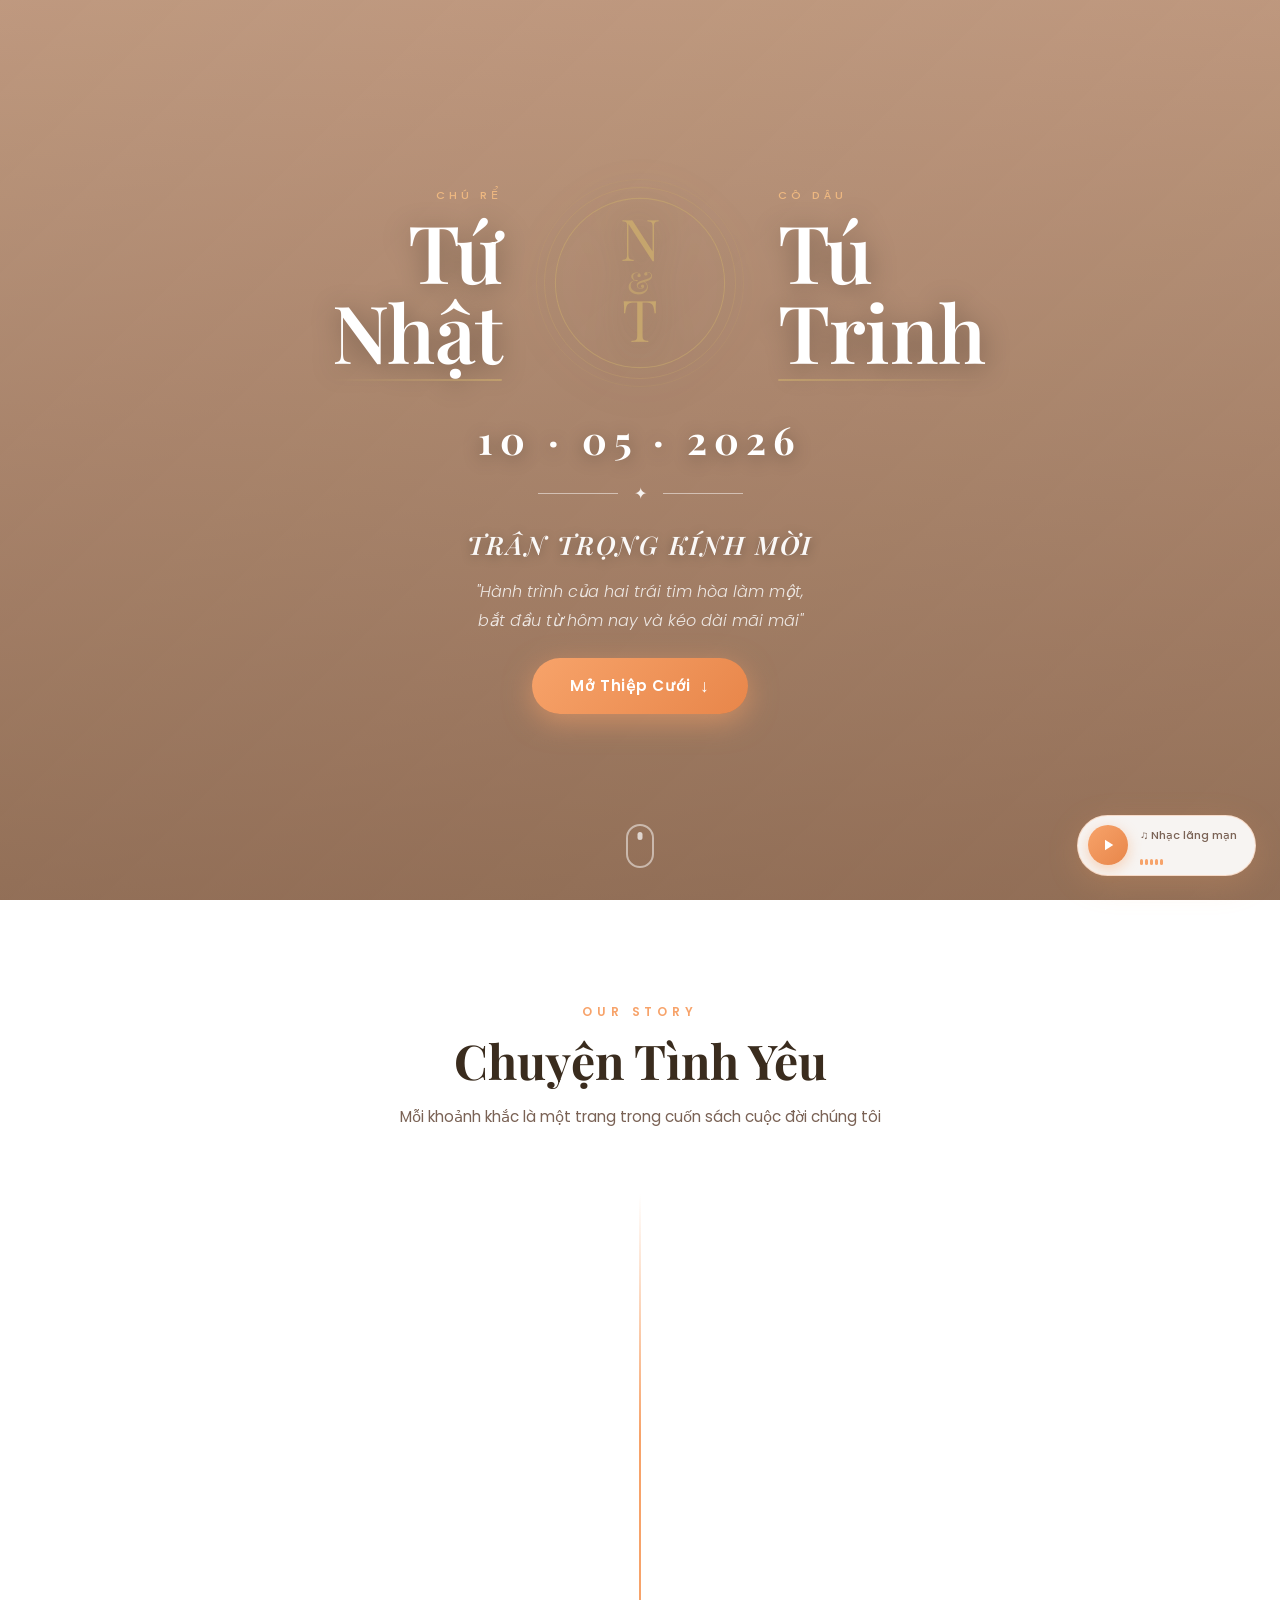
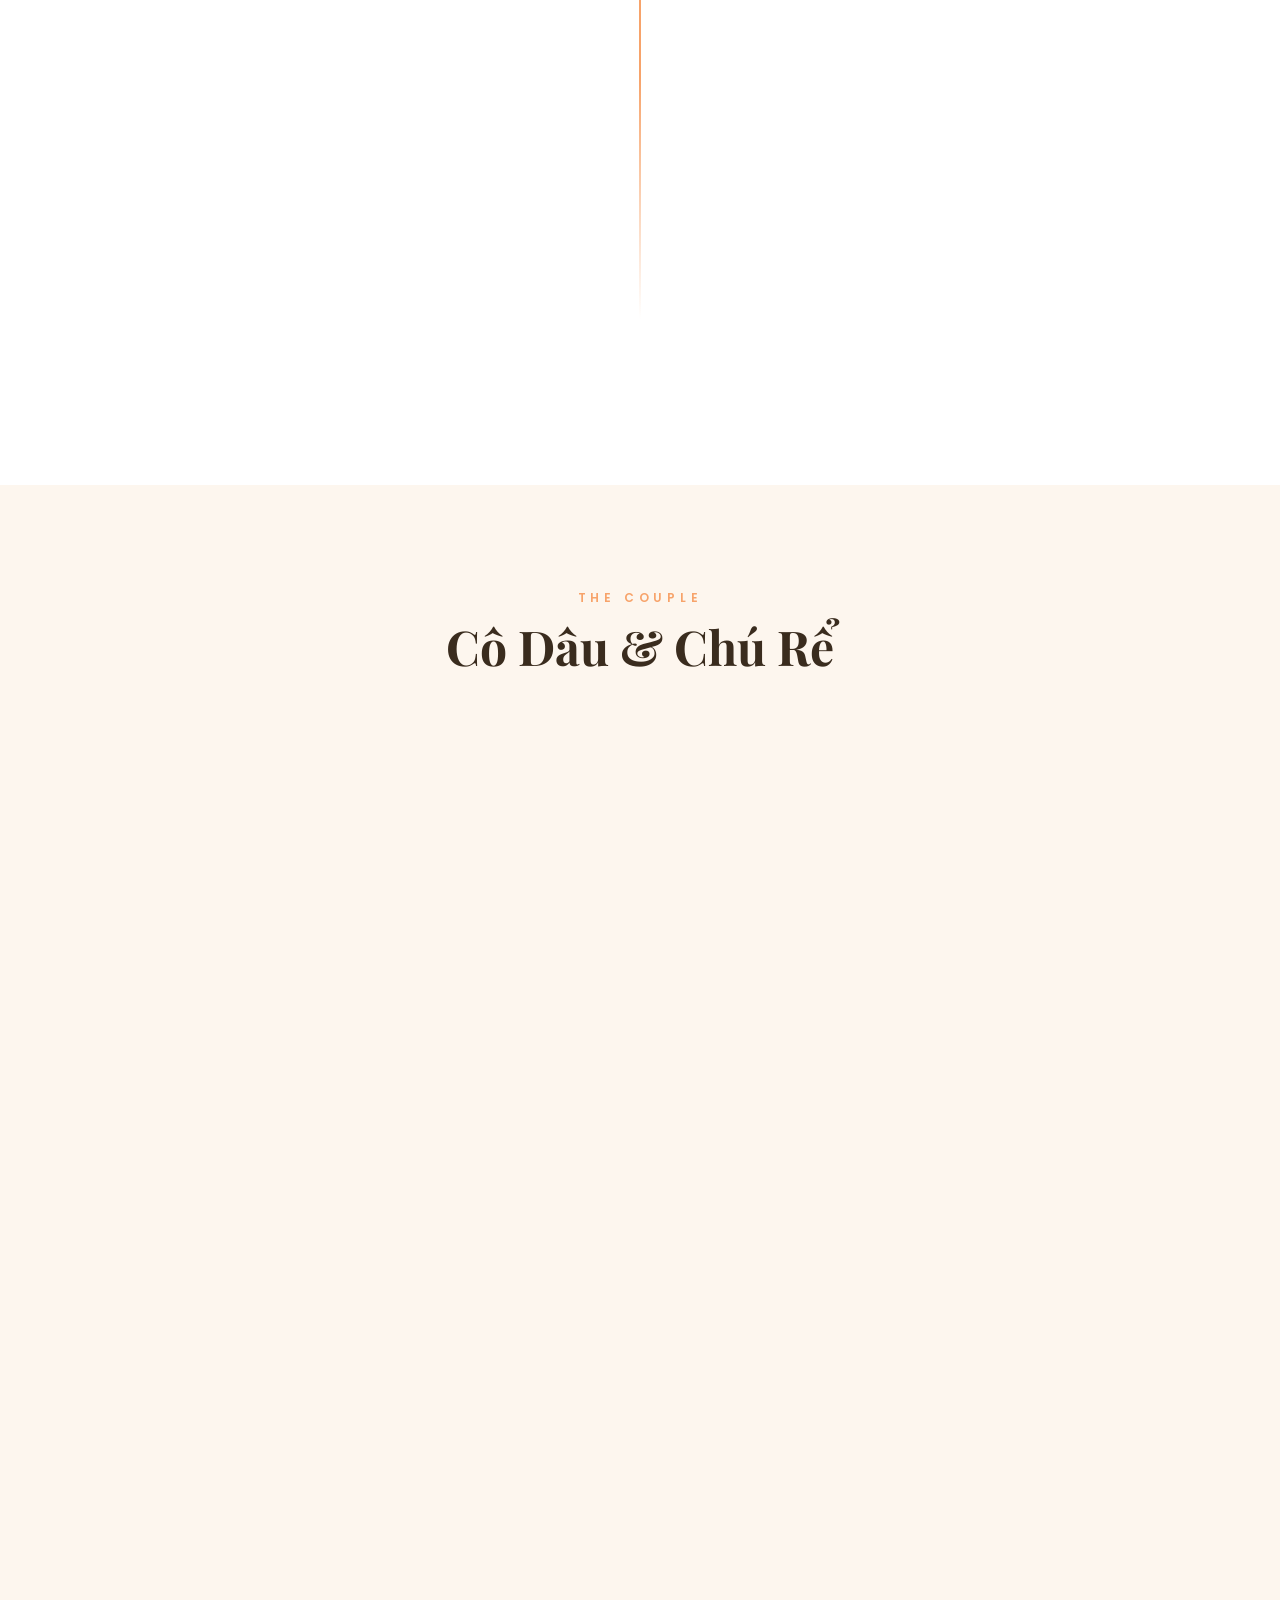
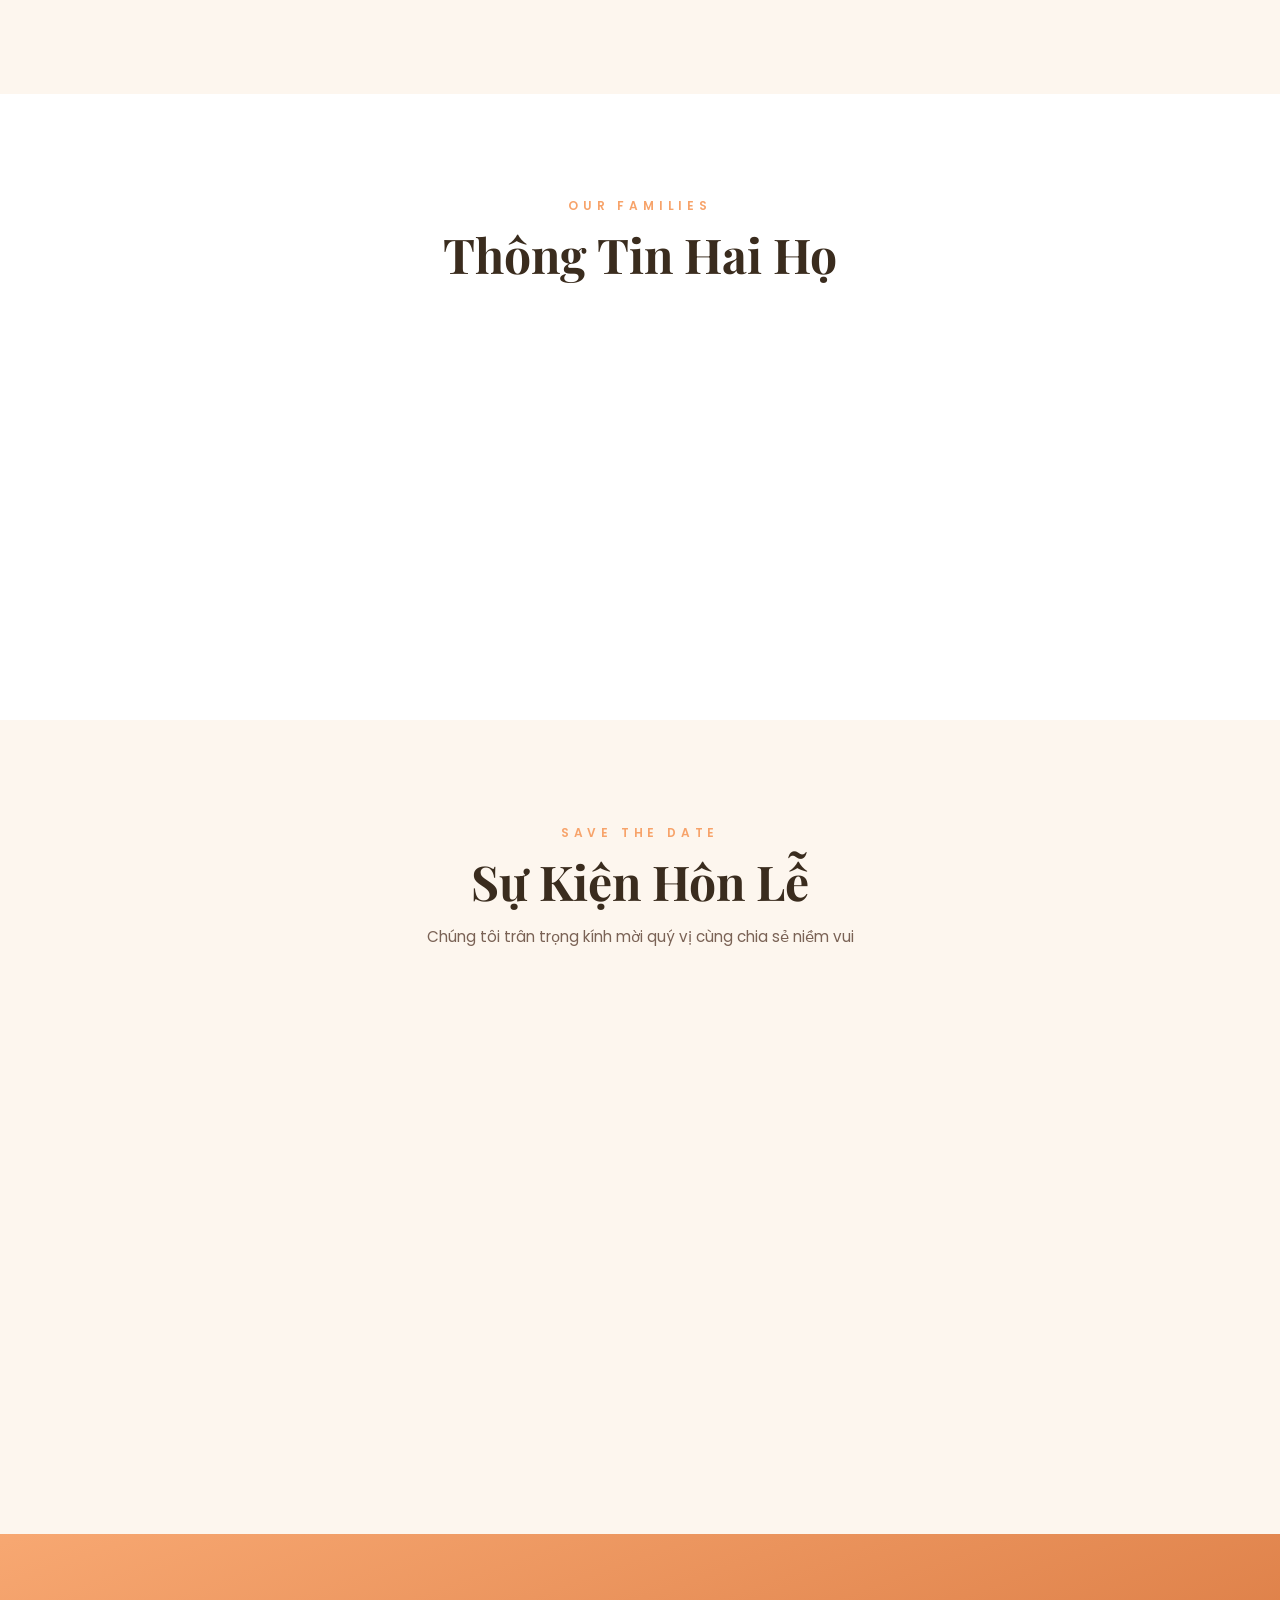
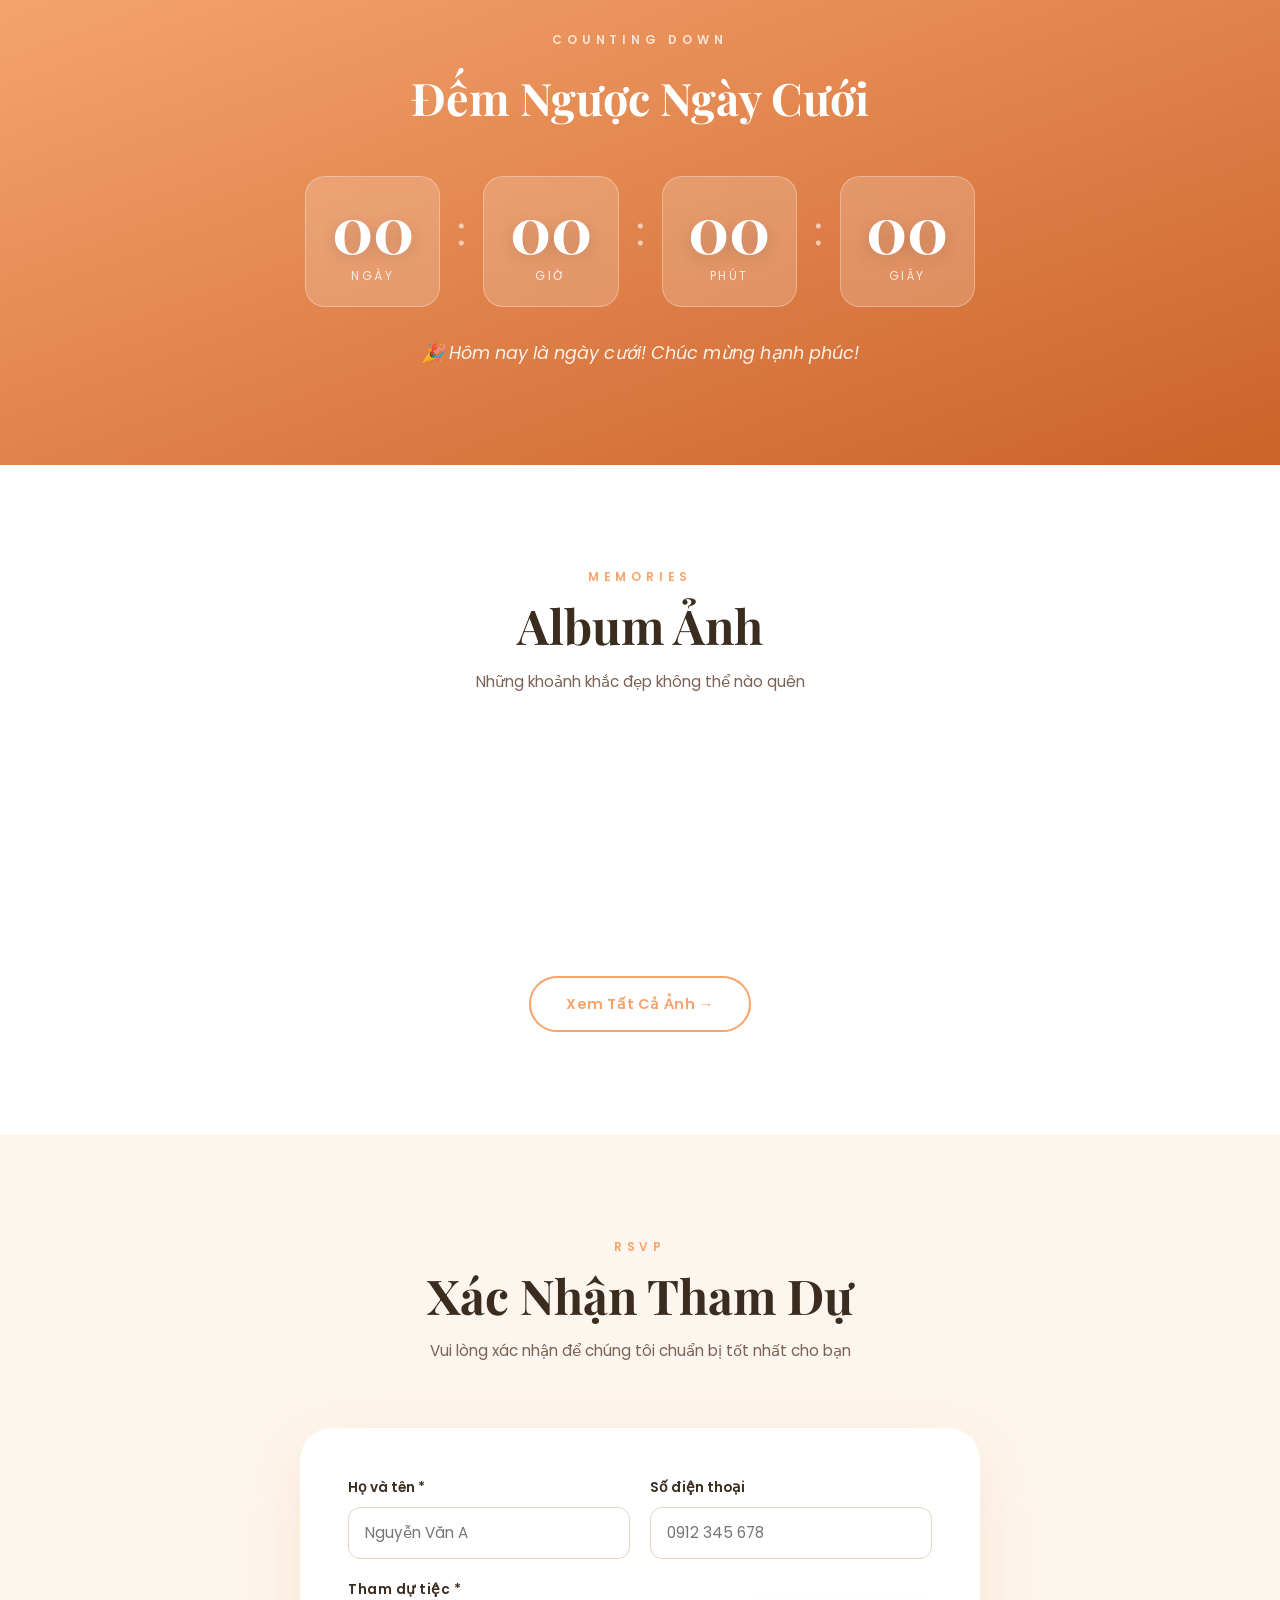
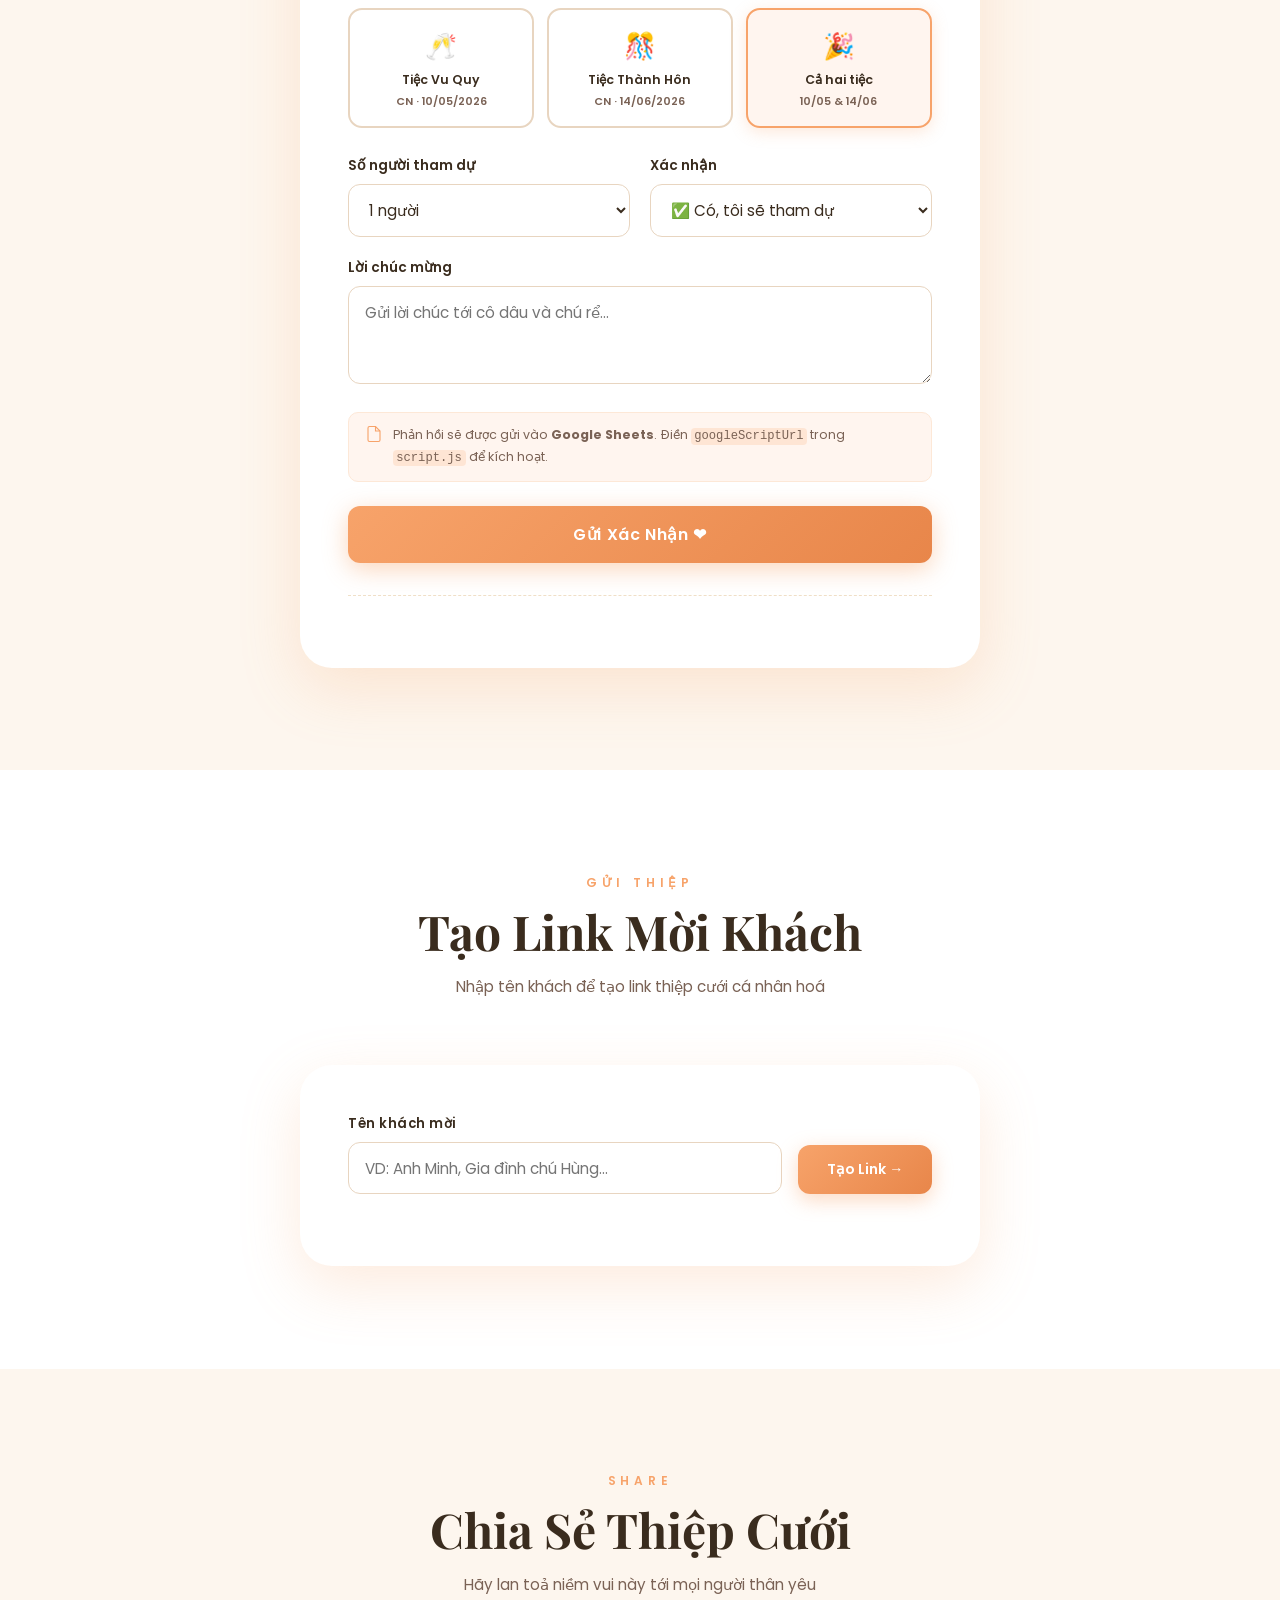
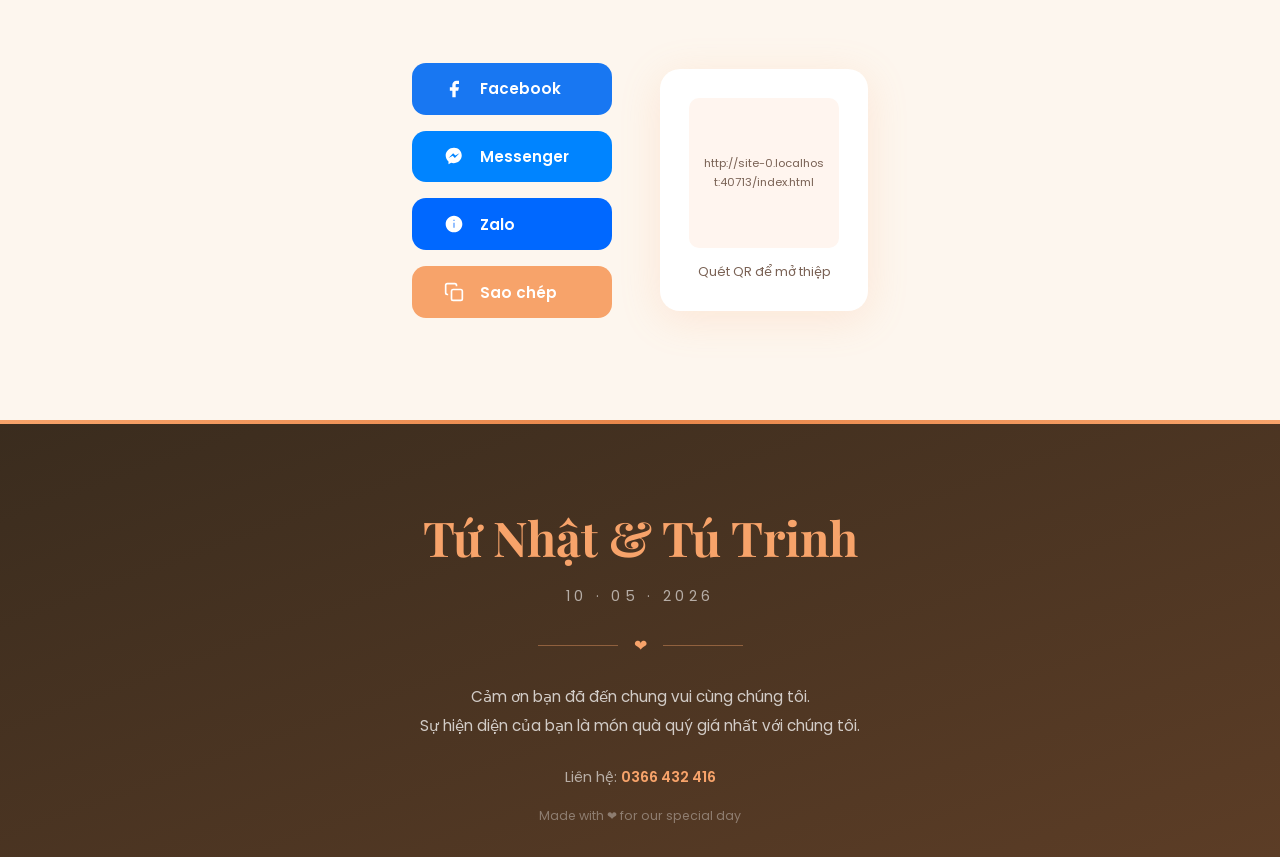
==== index.html @ 990fc85d "Update index.html" ====
<!DOCTYPE html>
<html lang="vi">
<head>
  <meta charset="UTF-8" />
  <meta name="viewport" content="width=device-width, initial-scale=1.0" />
  <title id="pageTitle">Thiệp Cưới – Nhật &amp; Trinh</title>

  <!-- ═══ OPEN GRAPH – preview khi chia sẻ Facebook, Zalo, iMessage ═══ -->
  <!-- og:image PHẢI là URL tuyệt đối khi deploy lên hosting -->
  <!-- Thay YOUR_DOMAIN bằng domain thật, VD: https://nhat-trinh.netlify.app -->
  <meta property="og:url"   content="https://mactrucca-cmyk.github.io/Wedding-card/" />
  <meta property="og:type"         content="website" />
  <meta property="og:title"        content="💍 Thiệp Cưới – Nhật &amp; Trinh" />
  <meta property="og:description"  content="Trân trọng kính mời bạn đến chung vui trong ngày trọng đại của chúng tôi · 10 · 05 · 2026" />
  <meta property="og:image" content="https://mactrucca-cmyk.github.io/Wedding-card/og-image.jpg" />
  <meta property="og:image:width"  content="1200" />
  <meta property="og:image:height" content="630" />
  <meta property="og:image:alt"    content="Thiệp cưới Nhật & Trinh – 10/05/2026" />
  <meta property="og:locale"       content="vi_VN" />
  <meta property="og:site_name"    content="Thiệp Cưới Nhật &amp; Trinh" />

  <!-- ═══ TWITTER / X CARD ═══ -->
  <meta name="twitter:card"        content="summary_large_image" />
  <meta name="twitter:title"       content="💍 Thiệp Cưới – Nhật &amp; Trinh" />
  <meta name="twitter:description" content="Trân trọng kính mời bạn đến chung vui · 10 · 05 · 2026" />
  <meta name="twitter:image" content="https://mactrucca-cmyk.github.io/Wedding-card/og-image.jpg" />

  <!-- ═══ ZALO / MESSENGER dùng OG tags ở trên ═══ -->

  <!-- SEO -->
  <meta name="description" content="Thiệp cưới online của Nhật &amp; Trinh – 10/05/2026. Trân trọng kính mời." />
  <meta name="theme-color" content="#F7A36A" />
  <link rel="preconnect" href="https://fonts.googleapis.com" />
  <link rel="preconnect" href="https://fonts.gstatic.com" crossorigin />
  <link href="https://fonts.googleapis.com/css2?family=Playfair+Display:ital,wght@0,400;0,600;0,700;1,400;1,600&family=Poppins:wght@300;400;500;600&display=swap" rel="stylesheet" />
  <link rel="stylesheet" href="style.css" />
</head>
<body>

<canvas id="particleCanvas"></canvas>

<!-- Music Player -->
<div class="music-player" id="musicPlayer">
  <button class="music-btn" id="musicToggle" aria-label="Phát/Dừng nhạc">
    <svg class="ic-play" viewBox="0 0 24 24" fill="currentColor"><path d="M8 5v14l11-7z"/></svg>
    <svg class="ic-pause hidden" viewBox="0 0 24 24" fill="currentColor"><path d="M6 19h4V5H6v14zm8-14v14h4V5h-4z"/></svg>
  </button>
  <div class="music-meta">
    <span>♫ Nhạc lãng mạn</span>
    <div class="music-bars" id="musicBars"><b></b><b></b><b></b><b></b><b></b></div>
  </div>
</div>
<audio id="bgMusic" loop preload="none">
  <source src="music/romantic.mp3" type="audio/mpeg" />
</audio>

<!-- ===================== HERO ===================== -->
<section class="hero" id="hero">
  <div class="hero-bg"></div>
  <div class="hero-veil"></div>
  <div class="hero-body">

    <!-- LOGO + TÊN: 3 cột -->
    <div class="hero-identity anim-up">
      <div class="hero-name-side hero-name-left">
        <span class="hero-name-label">Chú Rể</span>
        <span class="hero-name-text" id="heroGroom">Nhật</span>
      </div>
      <!-- Logo được inject bởi JS -->
      <div class="hero-logo-wrap">
        <div class="hero-logo-ring" id="heroLogoRing"></div>
      </div>
      <div class="hero-name-side hero-name-right">
        <span class="hero-name-label">Cô Dâu</span>
        <span class="hero-name-text" id="heroBride">Trinh</span>
      </div>
    </div>

    <!-- Ngày cưới – TO & ĐẬM, đặt trước separator -->
    <p class="hero-date anim-up d1" id="heroDate">10 · 05 · 2026</p>
    <div class="hero-sep anim-up d1"><span></span><em>✦</em><span></span></div>

    <!-- Lời mời – TO & ĐẬM -->
    <p class="hero-eyebrow-invite anim-up d2">TRÂN TRỌNG KÍNH MỜI</p>

    <!-- Tên khách – chỉ hiện khi ?guest= -->
    <div class="guest-greeting anim-up d2" id="guestGreeting"></div>

    <!-- QR link khách – chỉ hiện khi ?guest=, thay thế share/guestLink -->
    <div class="hero-guest-qr hidden" id="heroGuestQr">
      <div class="hgq-box">
        <div id="hgqQrBox"></div>
        <p>Chia sẻ thiệp này</p>
      </div>
    </div>

    <p class="hero-quote anim-up d3">"Hành trình của hai trái tim hòa làm một,<br>bắt đầu từ hôm nay và kéo dài mãi mãi"</p>
    <button class="btn-open anim-up d4" onclick="scrollTo('loveStory')">
      Mở Thiệp Cưới <span>↓</span>
    </button>
  </div>
  <div class="hero-scroll-cue"><div></div></div>
</section>

<!-- ===================== LOVE STORY ===================== -->
<section class="page-section" id="loveStory">
  <div class="wrap">
    <header class="sec-head">
      <p class="eyebrow">Our Story</p>
      <h2>Chuyện Tình Yêu</h2>
      <p class="sub">Mỗi khoảnh khắc là một trang trong cuốn sách cuộc đời chúng tôi</p>
    </header>
    <div class="timeline" id="timeline"></div>
  </div>
</section>

<!-- ===================== COUPLE ===================== -->
<section class="page-section bg-cream" id="couple">
  <div class="wrap">
    <header class="sec-head">
      <p class="eyebrow">The Couple</p>
      <h2>Cô Dâu &amp; Chú Rể</h2>
    </header>
    <div class="couple-row" id="coupleRow"></div>
  </div>
</section>

<!-- ===================== FAMILY ===================== -->
<section class="page-section" id="family">
  <div class="wrap">
    <header class="sec-head">
      <p class="eyebrow">Our Families</p>
      <h2>Thông Tin Hai Họ</h2>
    </header>
    <div class="family-cols" id="familyCols"></div>
  </div>
</section>

<!-- ===================== EVENTS ===================== -->
<section class="page-section bg-cream" id="events">
  <div class="wrap">
    <header class="sec-head">
      <p class="eyebrow">Save The Date</p>
      <h2>Sự Kiện Hôn Lễ</h2>
      <p class="sub">Chúng tôi trân trọng kính mời quý vị cùng chia sẻ niềm vui</p>
    </header>
    <div class="events-row" id="eventsRow"></div>
  </div>
</section>

<!-- ===================== COUNTDOWN ===================== -->
<section class="countdown-sec" id="countdown">
  <div class="cd-overlay"></div>
  <div class="wrap rel">
    <p class="eyebrow" style="color:rgba(255,255,255,.75)">Counting Down</p>
    <h2 style="color:#fff;font-family:'Playfair Display',serif;font-size:clamp(1.6rem,4vw,2.8rem);margin-bottom:2.5rem">Đếm Ngược Ngày Cưới</h2>
    <div class="cd-units">
      <div class="cd-unit"><span class="cd-num" id="cDays">00</span><span class="cd-label">Ngày</span></div>
      <span class="cd-col">:</span>
      <div class="cd-unit"><span class="cd-num" id="cHours">00</span><span class="cd-label">Giờ</span></div>
      <span class="cd-col">:</span>
      <div class="cd-unit"><span class="cd-num" id="cMins">00</span><span class="cd-label">Phút</span></div>
      <span class="cd-col">:</span>
      <div class="cd-unit"><span class="cd-num" id="cSecs">00</span><span class="cd-label">Giây</span></div>
    </div>
    <p class="cd-msg" id="cdMsg"></p>
  </div>
</section>

<!-- ===================== GALLERY ===================== -->
<section class="page-section" id="gallery">
  <div class="wrap">
    <header class="sec-head">
      <p class="eyebrow">Memories</p>
      <h2>Album Ảnh</h2>
      <p class="sub">Những khoảnh khắc đẹp không thể nào quên</p>
    </header>
    <div class="masonry" id="galleryGrid"></div>
    <div class="text-center mt-4">
      <a href="album.html" class="btn-ghost">Xem Tất Cả Ảnh →</a>
    </div>
  </div>
</section>

<!-- ===================== RSVP ===================== -->
<section class="page-section bg-cream" id="rsvp">
  <div class="wrap">
    <header class="sec-head">
      <p class="eyebrow">RSVP</p>
      <h2>Xác Nhận Tham Dự</h2>
      <p class="sub">Vui lòng xác nhận để chúng tôi chuẩn bị tốt nhất cho bạn</p>
    </header>
    <div class="rsvp-box">
      <form id="rsvpForm" class="rsvp-form" onsubmit="submitRSVP(event)">

        <div class="form-row2">
          <div class="fg">
            <label>Họ và tên *</label>
            <input type="text" id="rName" placeholder="Nguyễn Văn A" required />
          </div>
          <div class="fg">
            <label>Số điện thoại</label>
            <input type="tel" id="rPhone" placeholder="0912 345 678" />
          </div>
        </div>

        <!-- Chọn tiệc – radio card -->
        <div class="fg">
          <label class="fg-label-block">Tham dự tiệc *</label>
          <div class="event-choice-row">
            <label class="ecc-opt">
              <input type="radio" name="rEvent" value="Tiệc Vu Quy (10/05/2026)" />
              <span class="ecc-card">
                <span class="ecc-icon">🥂</span>
                <span class="ecc-name">Tiệc Vu Quy</span>
                <span class="ecc-date">CN · 10/05/2026</span>
              </span>
            </label>
            <label class="ecc-opt">
              <input type="radio" name="rEvent" value="Tiệc Thành Hôn (14/06/2026)" />
              <span class="ecc-card">
                <span class="ecc-icon">🎊</span>
                <span class="ecc-name">Tiệc Thành Hôn</span>
                <span class="ecc-date">CN · 14/06/2026</span>
              </span>
            </label>
            <label class="ecc-opt">
              <input type="radio" name="rEvent" value="Cả hai tiệc" checked />
              <span class="ecc-card">
                <span class="ecc-icon">🎉</span>
                <span class="ecc-name">Cả hai tiệc</span>
                <span class="ecc-date">10/05 &amp; 14/06</span>
              </span>
            </label>
          </div>
        </div>

        <div class="form-row2">
          <div class="fg">
            <label>Số người tham dự</label>
            <select id="rGuests">
              <option value="1">1 người</option>
              <option value="2">2 người</option>
              <option value="3">3 người</option>
              <option value="4">4 người</option>
              <option value="5">5 người trở lên</option>
            </select>
          </div>
          <div class="fg">
            <label>Xác nhận</label>
            <select id="rAttend">
              <option value="co">✅ Có, tôi sẽ tham dự</option>
              <option value="khong">❌ Rất tiếc, không thể tham dự</option>
            </select>
          </div>
        </div>

        <div class="fg">
          <label>Lời chúc mừng</label>
          <textarea id="rMsg" rows="3" placeholder="Gửi lời chúc tới cô dâu và chú rể..."></textarea>
        </div>

        <!-- Ghi chú Google Sheet -->
        <div class="rsvp-sheet-note" id="rsvpSheetNote">
          <svg viewBox="0 0 24 24" fill="none" stroke="currentColor" stroke-width="1.5" style="flex-shrink:0;width:18px;height:18px;color:var(--orange)"><path d="M14 2H6a2 2 0 00-2 2v16a2 2 0 002 2h12a2 2 0 002-2V8z"/><polyline points="14 2 14 8 20 8"/></svg>
          <span>Phản hồi sẽ được gửi vào <strong>Google Sheets</strong>. Điền <code>googleScriptUrl</code> trong <code>script.js</code> để kích hoạt.</span>
        </div>

        <button type="submit" class="btn-submit" id="rsvpSubmitBtn">
          <span id="rsvpBtnTxt">Gửi Xác Nhận ❤</span>
          <span class="rsvp-dots hidden" id="rsvpDots"><span></span><span></span><span></span></span>
        </button>
      </form>

      <div class="rsvp-ok hidden" id="rsvpOk">
        <div class="ok-icon">✓</div>
        <h3>Cảm ơn bạn rất nhiều!</h3>
        <p id="rsvpOkMsg">Chúng tôi rất mong được gặp bạn trong ngày trọng đại.</p>
        <button onclick="resetRSVP()" class="btn-ghost" style="margin-top:1rem">Thêm khách khác</button>
      </div>

      <div id="rsvpGuestList" class="rsvp-guests"></div>
    </div>
  </div>
</section>

<!-- ===================== TẠO LINK MỜI KHÁCH (chủ thiệp thấy) ===================== -->
<section class="page-section owner-only" id="guestLink">
  <div class="wrap">
    <header class="sec-head">
      <p class="eyebrow">Gửi Thiệp</p>
      <h2>Tạo Link Mời Khách</h2>
      <p class="sub">Nhập tên khách để tạo link thiệp cưới cá nhân hoá</p>
    </header>
    <div class="guest-tool-card">
      <div class="guest-tool-input-row">
        <div class="guest-tool-field">
          <label for="guestNameInput">Tên khách mời</label>
          <input type="text" id="guestNameInput" placeholder="VD: Anh Minh, Gia đình chú Hùng…" maxlength="60" />
        </div>
        <button class="btn-gen" onclick="generateGuestLink()">Tạo Link →</button>
      </div>
      <div class="guest-link-result hidden" id="guestLinkResult">
        <div class="glr-preview" id="glrPreview"></div>
        <div class="glr-url-row">
          <input type="text" id="glrUrl" readonly />
          <button class="glr-copy" onclick="copyGuestLink()" title="Sao chép">
            <svg viewBox="0 0 24 24" fill="none" stroke="currentColor" stroke-width="2"><rect x="9" y="9" width="13" height="13" rx="2"/><path d="M5 15H4a2 2 0 01-2-2V4a2 2 0 012-2h9a2 2 0 012 2v1"/></svg>
          </button>
        </div>
        <div class="glr-share-row">
          <button class="glr-btn fb" onclick="shareGuestFB()">
            <svg viewBox="0 0 24 24" fill="currentColor"><path d="M18 2h-3a5 5 0 00-5 5v3H7v4h3v8h4v-8h3l1-4h-4V7a1 1 0 011-1h3z"/></svg>Facebook
          </button>
          <button class="glr-btn ms" onclick="shareGuestMessenger()">
            <svg viewBox="0 0 24 24" fill="currentColor"><path d="M12 2C6.477 2 2 6.145 2 11.243c0 2.936 1.32 5.56 3.404 7.338v3.419l3.19-1.755c.853.237 1.756.365 2.693.365 5.523 0 10-4.145 10-9.243S17.523 2 12 2zm1.03 12.423l-2.55-2.718-4.98 2.718 5.48-5.818 2.617 2.718 4.912-2.718-5.48 5.818z"/></svg>Messenger
          </button>
          <button class="glr-btn zl" onclick="shareGuestZalo()">
            <svg viewBox="0 0 24 24" fill="currentColor"><path d="M12 2C6.48 2 2 6.48 2 12s4.48 10 10 10 10-4.48 10-10S17.52 2 12 2zm.5 14.5h-1v-6h1v6zm0-8h-1V7h1v1.5z"/></svg>Zalo
          </button>
        </div>
        <div class="glr-qr" id="glrQr"></div>
      </div>
    </div>
  </div>
</section>

<!-- ===================== SHARE (chủ thiệp thấy) ===================== -->
<section class="page-section bg-cream owner-only" id="share">
  <div class="wrap">
    <header class="sec-head">
      <p class="eyebrow">Share</p>
      <h2>Chia Sẻ Thiệp Cưới</h2>
      <p class="sub">Hãy lan toả niềm vui này tới mọi người thân yêu</p>
    </header>
    <div class="share-layout">
      <div class="share-btns">
        <button class="sb fb" onclick="shareToFB()">
          <svg viewBox="0 0 24 24" fill="currentColor"><path d="M18 2h-3a5 5 0 00-5 5v3H7v4h3v8h4v-8h3l1-4h-4V7a1 1 0 011-1h3z"/></svg>Facebook
        </button>
        <button class="sb ms" onclick="shareToMessenger()">
          <svg viewBox="0 0 24 24" fill="currentColor"><path d="M12 2C6.477 2 2 6.145 2 11.243c0 2.936 1.32 5.56 3.404 7.338v3.419l3.19-1.755c.853.237 1.756.365 2.693.365 5.523 0 10-4.145 10-9.243S17.523 2 12 2zm1.03 12.423l-2.55-2.718-4.98 2.718 5.48-5.818 2.617 2.718 4.912-2.718-5.48 5.818z"/></svg>Messenger
        </button>
        <button class="sb zl" onclick="shareToZalo()">
          <svg viewBox="0 0 24 24" fill="currentColor"><path d="M12 2C6.48 2 2 6.48 2 12s4.48 10 10 10 10-4.48 10-10S17.52 2 12 2zm.5 14.5h-1v-6h1v6zm0-8h-1V7h1v1.5z"/></svg>Zalo
        </button>
        <button class="sb cp" onclick="copyLink()">
          <svg viewBox="0 0 24 24" fill="none" stroke="currentColor" stroke-width="2"><rect x="9" y="9" width="13" height="13" rx="2"/><path d="M5 15H4a2 2 0 01-2-2V4a2 2 0 012-2h9a2 2 0 012 2v1"/></svg>Sao chép
        </button>
      </div>
      <div class="qr-card">
        <div id="qrBox"></div>
        <p>Quét QR để mở thiệp</p>
      </div>
    </div>
  </div>
</section>

<!-- ===================== FOOTER ===================== -->
<footer class="footer">
  <div class="footer-deco"></div>
  <div class="footer-inner">
    <p class="footer-names" id="footerNames">Nhật &amp; Trinh</p>
    <p class="footer-wedding-date" id="footerDate">10 · 05 · 2026</p>
    <div class="footer-rule"><span></span><em>❤</em><span></span></div>
    <p class="footer-thanks">Cảm ơn bạn đã đến chung vui cùng chúng tôi.<br>Sự hiện diện của bạn là món quà quý giá nhất với chúng tôi.</p>
    <p class="footer-tel" id="footerTel">Liên hệ: <a href="tel:03664324416">0366 432 416</a></p>
    <p class="footer-made">Made with ❤ for our special day</p>
  </div>
</footer>

<div class="lightbox hidden" id="lightbox">
  <div class="lb-bg" onclick="closeLB()"></div>
  <button class="lb-close" onclick="closeLB()">✕</button>
  <button class="lb-prev" onclick="lbNav(-1)">‹</button>
  <button class="lb-next" onclick="lbNav(1)">›</button>
  <div class="lb-inner">
    <img id="lbImg" src="" alt="" />
    <p id="lbCaption" class="lb-caption"></p>
  </div>
</div>

<div class="toast hidden" id="toast"></div>

<script src="https://cdnjs.cloudflare.com/ajax/libs/qrcodejs/1.0.0/qrcode.min.js"></script>
<script src="script.js"></script>
</body>
</html>
---- style.css ----
/* ============================================================
   WEDDING INVITATION – style.css
   Premium Vietnamese Wedding Website
   Colors: Pastel Orange #F7A36A, Cream, Champagne, White
============================================================ */

/* ---- CSS Variables ---- */
:root {
  --orange: #F7A36A;
  --orange-deep: #e8864a;
  --orange-light: #fde8d7;
  --orange-pale: #fff5ef;
  --cream: #fdf6ee;
  --champagne: #f5e6cc;
  --beige: #f0e0c8;
  --text: #3a2c1e;
  --text-soft: #7a6255;
  --text-light: #b09080;
  --white: #ffffff;
  --shadow: 0 8px 40px rgba(247,163,106,0.18);
  --shadow-lg: 0 20px 60px rgba(247,163,106,0.22);
  --radius: 20px;
  --radius-lg: 32px;
  --font-head: 'Playfair Display', Georgia, serif;
  --font-body: 'Poppins', sans-serif;
  --transition: 0.35s cubic-bezier(0.4,0,0.2,1);
}

/* ---- Reset & Base ---- */
*, *::before, *::after { box-sizing: border-box; margin: 0; padding: 0; }
html { scroll-behavior: smooth; }
body {
  font-family: var(--font-body);
  color: var(--text);
  background: var(--white);
  overflow-x: hidden;
  line-height: 1.7;
}
img { display: block; max-width: 100%; }
a { color: inherit; text-decoration: none; }
button { cursor: pointer; border: none; background: none; font-family: var(--font-body); }
textarea, input, select {
  font-family: var(--font-body);
  font-size: 0.95rem;
  width: 100%;
  border: 1.5px solid #e8d5c0;
  border-radius: 12px;
  padding: 0.85rem 1rem;
  background: #fff;
  color: var(--text);
  transition: border-color var(--transition), box-shadow var(--transition);
  outline: none;
}
textarea:focus, input:focus, select:focus {
  border-color: var(--orange);
  box-shadow: 0 0 0 3px rgba(247,163,106,0.15);
}

/* ---- Particle Canvas ---- */
#particleCanvas {
  position: fixed;
  top: 0; left: 0;
  width: 100%; height: 100%;
  pointer-events: none;
  z-index: 9999;
}

/* ============================================================
   MUSIC PLAYER
============================================================ */
.music-player {
  position: fixed;
  bottom: 1.5rem;
  right: 1.5rem;
  z-index: 1000;
  display: flex;
  align-items: center;
  gap: 0.75rem;
  background: rgba(255,255,255,0.92);
  backdrop-filter: blur(12px);
  border: 1px solid rgba(247,163,106,0.3);
  border-radius: 50px;
  padding: 0.6rem 1.1rem 0.6rem 0.6rem;
  box-shadow: 0 8px 32px rgba(247,163,106,0.2);
  transition: transform var(--transition);
}
.music-player:hover { transform: translateY(-2px); }
.music-btn {
  width: 40px; height: 40px;
  border-radius: 50%;
  background: linear-gradient(135deg, var(--orange), var(--orange-deep));
  display: flex; align-items: center; justify-content: center;
  color: #fff;
  flex-shrink: 0;
  box-shadow: 0 4px 14px rgba(247,163,106,0.45);
  transition: transform var(--transition);
}
.music-btn:hover { transform: scale(1.08); }
.music-btn svg { width: 18px; height: 18px; }
.hidden { display: none !important; }
.music-meta { display: flex; flex-direction: column; gap: 4px; }
.music-meta span { font-size: 0.7rem; color: var(--text-soft); font-weight: 500; }
.music-bars { display: flex; align-items: flex-end; gap: 2px; height: 16px; }
.music-bars b {
  display: block; width: 3px; background: var(--orange);
  border-radius: 2px; height: 6px;
  transition: height 0.2s;
}
.music-bars.playing b:nth-child(1) { animation: bar 0.8s ease-in-out infinite; }
.music-bars.playing b:nth-child(2) { animation: bar 0.8s ease-in-out 0.1s infinite; }
.music-bars.playing b:nth-child(3) { animation: bar 0.8s ease-in-out 0.2s infinite; }
.music-bars.playing b:nth-child(4) { animation: bar 0.8s ease-in-out 0.3s infinite; }
.music-bars.playing b:nth-child(5) { animation: bar 0.8s ease-in-out 0.4s infinite; }
@keyframes bar { 0%,100%{height:4px} 50%{height:14px} }

/* ============================================================
   HERO SECTION
============================================================ */
.hero {
  position: relative;
  min-height: 100vh;
  display: flex; align-items: center; justify-content: center;
  overflow: hidden;
  text-align: center;
}
.hero-bg {
  position: absolute; inset: 0;
  background:
    linear-gradient(135deg, rgba(247,163,106,0.55) 0%, rgba(232,130,60,0.45) 100%),
    url('https://images.unsplash.com/photo-1519741497674-611481863552?w=1600&q=80') center/cover no-repeat;
  filter: brightness(0.88);
  transform: scale(1.04);
  animation: heroZoom 18s ease-in-out infinite alternate;
}
@keyframes heroZoom { from{transform:scale(1.04)} to{transform:scale(1.12)} }
.hero-veil {
  position: absolute; inset: 0;
  background: linear-gradient(to bottom, rgba(60,30,10,0.25) 0%, rgba(60,30,10,0.5) 100%);
}
.hero-body {
  position: relative; z-index: 2;
  padding: 2rem 1.5rem;
  max-width: 680px;
}
.hero-eyebrow {
  font-family: var(--font-body);
  font-size: 0.85rem;
  letter-spacing: 0.35em;
  text-transform: uppercase;
  color: rgba(255,255,255,0.85);
  margin-bottom: 1.5rem;
}
/* Lời mời nằm SAU tên — nhỏ hơn, nhẹ hơn */
.hero-eyebrow-invite {
  font-family: var(--font-body);
  font-size: 0.82rem;
  letter-spacing: 0.3em;
  text-transform: uppercase;
  color: rgba(255,255,255,0.75);
  margin-bottom: 0.6rem;
  font-weight: 400;
}
.hero-names {
  /* kept for JS reference – hidden, replaced by .hero-identity */
  display: none;
}

/* ── Hero Identity: Logo + Names ── */
.hero-identity {
  display: flex;
  align-items: center;
  justify-content: center;
  gap: clamp(1.2rem, 4vw, 3rem);
  margin-bottom: 1.6rem;
  width: 100%;
}

/* Name sides */
.hero-name-side {
  display: flex;
  flex-direction: column;
  align-items: center;
  gap: 0.4rem;
  flex: 1;
  max-width: 160px;
}
.hero-name-left  { text-align: right;  align-items: flex-end; }
.hero-name-right { text-align: left;   align-items: flex-start; }

.hero-name-label {
  font-family: var(--font-body);
  font-size: clamp(0.55rem, 1.2vw, 0.7rem);
  letter-spacing: 0.35em;
  text-transform: uppercase;
  color: rgba(247, 190, 130, 0.85);
  font-weight: 500;
}
.hero-name-text {
  font-family: var(--font-head);
  font-size: clamp(2.4rem, 7vw, 5rem);
  font-weight: 600;
  color: #fff;
  line-height: 1;
  text-shadow: 0 4px 28px rgba(0,0,0,0.35);
  letter-spacing: -0.01em;
  /* Gạch dưới vàng champagne */
  position: relative;
  padding-bottom: 0.12em;
}
.hero-name-text::after {
  content: '';
  position: absolute;
  bottom: 0;
  left: 0; right: 0;
  height: 2px;
  background: linear-gradient(90deg, transparent, rgba(201,169,110,0.7), transparent);
  border-radius: 1px;
}
.hero-name-left .hero-name-text::after  { background: linear-gradient(90deg, transparent, rgba(201,169,110,0.7)); }
.hero-name-right .hero-name-text::after { background: linear-gradient(90deg, rgba(201,169,110,0.7), transparent); }

/* ── Logo wrapper ── */
.hero-logo-wrap {
  flex-shrink: 0;
  display: flex;
  align-items: center;
  justify-content: center;
}
.hero-logo-ring {
  width: clamp(110px, 18vw, 180px);
  height: clamp(110px, 18vw, 180px);
  border-radius: 50%;
  position: relative;
  /* Glow vàng nhẹ xung quanh logo */
  filter: drop-shadow(0 0 18px rgba(201,169,110,0.35)) drop-shadow(0 6px 24px rgba(0,0,0,0.4));
  animation: logoFloat 4s ease-in-out infinite;
}
@keyframes logoFloat {
  0%, 100% { transform: translateY(0); }
  50%       { transform: translateY(-6px); }
}
.hero-logo-img {
  width: 100%;
  height: 100%;
  object-fit: contain;
  border-radius: 50%;
  display: block;
}
.hero-logo-svg {
  width: 100%;
  height: 100%;
}

/* Outer decorative ring quanh logo */
.hero-logo-ring::before {
  content: '';
  position: absolute;
  inset: -6px;
  border-radius: 50%;
  border: 1px solid rgba(201,169,110,0.3);
  animation: ringPulse 3s ease-in-out infinite;
}
.hero-logo-ring::after {
  content: '';
  position: absolute;
  inset: -14px;
  border-radius: 50%;
  border: 1px solid rgba(201,169,110,0.15);
  animation: ringPulse 3s ease-in-out infinite 0.5s;
}
@keyframes ringPulse {
  0%, 100% { opacity: 0.6; transform: scale(1); }
  50%       { opacity: 1;   transform: scale(1.03); }
}

/* Responsive */
@media (max-width: 480px) {
  .hero-identity { gap: 0.8rem; }
  .hero-name-side { max-width: 90px; }
  .hero-name-label { letter-spacing: 0.18em; font-size: 0.52rem; }
}
@media (max-width: 340px) {
  .hero-identity { flex-wrap: wrap; flex-direction: column; align-items: center; }
  .hero-name-side { max-width: 100%; flex-direction: row; gap: 0.5rem; }
  .hero-name-left, .hero-name-right { align-items: center; text-align: center; }
}
.hero-sep {
  display: flex; align-items: center; justify-content: center;
  gap: 1rem; margin-bottom: 1rem;
}
.hero-sep span {
  display: block; width: 80px; height: 1px;
  background: rgba(255,255,255,0.5);
}
.hero-sep em { color: rgba(255,255,255,0.9); font-style: normal; font-size: 1rem; }
.hero-date {
  font-family: var(--font-head);
  font-size: clamp(1.1rem,3vw,1.5rem);
  color: rgba(255,255,255,0.9);
  letter-spacing: 0.2em;
  margin-bottom: 1.4rem;
}
.hero-quote {
  font-size: clamp(0.85rem,2vw,1rem);
  color: rgba(255,255,255,0.82);
  font-style: italic;
  line-height: 1.8;
  margin-bottom: 1.4rem;
  font-weight: 300;
}
.guest-greeting {
  display: inline-block;
  background: rgba(255,255,255,0.18);
  backdrop-filter: blur(8px);
  border: 1px solid rgba(255,255,255,0.4);
  border-radius: 50px;
  padding: 0.55rem 1.8rem;
  color: #fff;
  font-size: 1.05rem;
  margin-bottom: 1.2rem;
  font-weight: 600;
  letter-spacing: 0.04em;
  text-shadow: 0 2px 8px rgba(0,0,0,0.2);
}
.guest-greeting:empty { display: none; }
.btn-open {
  display: inline-flex; align-items: center; gap: 0.6rem;
  background: linear-gradient(135deg, var(--orange), var(--orange-deep));
  color: #fff;
  font-size: 0.95rem;
  font-weight: 600;
  letter-spacing: 0.05em;
  padding: 0.95rem 2.4rem;
  border-radius: 50px;
  box-shadow: 0 8px 28px rgba(247,163,106,0.55);
  transition: all var(--transition);
}
.btn-open:hover { transform: translateY(-3px); box-shadow: 0 14px 36px rgba(247,163,106,0.6); }
.btn-open span { font-size: 1.1rem; }
.hero-scroll-cue {
  position: absolute;
  bottom: 2rem; left: 50%;
  transform: translateX(-50%);
  z-index: 2;
}
.hero-scroll-cue div {
  width: 28px; height: 44px;
  border: 2px solid rgba(255,255,255,0.5);
  border-radius: 20px;
  position: relative;
}
.hero-scroll-cue div::after {
  content: '';
  position: absolute;
  top: 6px; left: 50%;
  transform: translateX(-50%);
  width: 5px; height: 8px;
  background: rgba(255,255,255,0.7);
  border-radius: 3px;
  animation: scrollDot 1.6s ease-in-out infinite;
}
@keyframes scrollDot { 0%{top:6px;opacity:1} 80%{top:22px;opacity:0} 100%{top:6px;opacity:0} }

/* ---- Entry Animations ---- */
.anim-up {
  opacity: 0;
  transform: translateY(30px);
  animation: fadeUp 0.9s ease forwards;
}
.d1 { animation-delay: 0.2s; }
.d2 { animation-delay: 0.4s; }
.d3 { animation-delay: 0.6s; }
.d4 { animation-delay: 0.8s; }
@keyframes fadeUp { to { opacity:1; transform:translateY(0); } }

/* ---- Scroll reveal ---- */
.reveal {
  opacity: 0;
  transform: translateY(40px);
  transition: opacity 0.7s ease, transform 0.7s ease;
}
.reveal.visible { opacity: 1; transform: translateY(0); }

/* ============================================================
   PAGE SECTIONS COMMON
============================================================ */
.page-section {
  padding: clamp(4rem,8vw,7rem) 1.5rem;
}
.bg-cream { background: var(--cream); }
.wrap {
  max-width: 1100px;
  margin: 0 auto;
}
.rel { position: relative; }
.sec-head {
  text-align: center;
  margin-bottom: clamp(2.5rem, 5vw, 4rem);
}
.eyebrow {
  font-size: 0.75rem;
  letter-spacing: 0.4em;
  text-transform: uppercase;
  color: var(--orange);
  font-weight: 600;
  margin-bottom: 0.6rem;
}
.sec-head h2, .sec-head > h2 {
  font-family: var(--font-head);
  font-size: clamp(1.8rem, 5vw, 3rem);
  font-weight: 700;
  color: var(--text);
  line-height: 1.2;
  margin-bottom: 0.8rem;
}
.sub {
  font-size: 0.95rem;
  color: var(--text-soft);
  max-width: 520px;
  margin: 0 auto;
  line-height: 1.8;
}

/* ============================================================
   TIMELINE – LOVE STORY
============================================================ */
.timeline {
  position: relative;
  max-width: 800px;
  margin: 0 auto;
}
.timeline::before {
  content: '';
  position: absolute;
  left: 50%;
  top: 0; bottom: 0;
  width: 2px;
  background: linear-gradient(to bottom, transparent, var(--orange), var(--orange), transparent);
  transform: translateX(-50%);
}
.tl-item {
  display: flex;
  gap: 2rem;
  margin-bottom: 4rem;
  align-items: flex-start;
}
.tl-item:nth-child(even) { flex-direction: row-reverse; }
.tl-content {
  flex: 1;
  background: #fff;
  border-radius: var(--radius);
  padding: 1.6rem;
  box-shadow: var(--shadow);
  border: 1px solid rgba(247,163,106,0.12);
  transition: transform var(--transition), box-shadow var(--transition);
}
.tl-content:hover { transform: translateY(-4px); box-shadow: var(--shadow-lg); }
.tl-img {
  width: 100%; aspect-ratio: 4/3;
  object-fit: cover;
  border-radius: 12px;
  margin-bottom: 1rem;
}
.tl-year {
  font-size: 0.72rem;
  letter-spacing: 0.3em;
  text-transform: uppercase;
  color: var(--orange);
  font-weight: 600;
  margin-bottom: 0.3rem;
}
.tl-title {
  font-family: var(--font-head);
  font-size: 1.25rem;
  font-weight: 600;
  margin-bottom: 0.5rem;
}
.tl-desc { font-size: 0.9rem; color: var(--text-soft); line-height: 1.75; }
.tl-dot {
  flex-shrink: 0;
  width: 18px; height: 18px;
  background: var(--orange);
  border-radius: 50%;
  border: 4px solid #fff;
  box-shadow: 0 0 0 3px var(--orange-light);
  margin-top: 1.5rem;
  position: relative; z-index: 1;
}

@media (max-width: 640px) {
  .timeline::before { left: 12px; }
  .tl-item, .tl-item:nth-child(even) { flex-direction: column; padding-left: 2.5rem; }
  .tl-dot { position: absolute; left: 4px; }
  .tl-item { position: relative; }
}

/* ============================================================
   COUPLE CARDS
============================================================ */
.couple-row {
  display: grid;
  grid-template-columns: 1fr 1fr;
  gap: 2.5rem;
}
.couple-card {
  background: #fff;
  border-radius: var(--radius-lg);
  overflow: hidden;
  box-shadow: var(--shadow);
  text-align: center;
  border: 1px solid rgba(247,163,106,0.12);
  transition: transform var(--transition), box-shadow var(--transition);
}
.couple-card:hover { transform: translateY(-6px); box-shadow: var(--shadow-lg); }
.couple-photo {
  width: 100%; aspect-ratio: 3/4;
  object-fit: cover;
  transition: transform 0.6s ease;
}
.couple-card:hover .couple-photo { transform: scale(1.04); }
.couple-info { padding: 1.8rem 1.5rem 2rem; }
.couple-role {
  font-size: 0.72rem;
  letter-spacing: 0.35em;
  text-transform: uppercase;
  color: var(--orange);
  font-weight: 600;
  margin-bottom: 0.4rem;
}
.couple-name {
  font-family: var(--font-head);
  font-size: 1.7rem;
  font-weight: 700;
  margin-bottom: 0.8rem;
}
.couple-bio { font-size: 0.88rem; color: var(--text-soft); line-height: 1.75; }

@media (max-width: 640px) {
  .couple-row { grid-template-columns: 1fr; }
}

/* ============================================================
   FAMILY
============================================================ */
.family-cols {
  display: grid;
  grid-template-columns: 1fr 1fr;
  gap: 2rem;
}
.family-card {
  background: #fff;
  border-radius: var(--radius);
  padding: 2.2rem 2rem;
  box-shadow: var(--shadow);
  border-top: 4px solid var(--orange);
  position: relative;
  overflow: hidden;
}
.family-card::before {
  content: '';
  position: absolute;
  top: 0; right: 0;
  width: 100px; height: 100px;
  background: radial-gradient(circle, var(--orange-pale), transparent 70%);
}
.family-side {
  font-size: 1.2rem;
  letter-spacing: 0.35em;
  text-transform: uppercase;
  color: var(--orange);
  font-weight: 700;
  margin-bottom: 1rem;
}
.family-title {
  font-family: var(--font-head);
  font-size: 1.5rem;
  margin-bottom: 1.4rem;
}
.family-info p {
  font-size: 0.9rem;
  color: var(--text-soft);
  margin-bottom: 0.7rem;
  display: flex; align-items: baseline; gap: 0.5rem;
}
.family-info p strong { color: var(--text); font-weight: 600; min-width: 60px; }
.family-addr {
  margin-top: 1rem;
  padding-top: 1rem;
  border-top: 1px dashed var(--beige);
  font-size: 0.88rem;
  color: var(--text-soft);
  line-height: 1.7;
}
.family-addr strong { color: var(--text); }

@media (max-width: 680px) {
  .family-cols { grid-template-columns: 1fr; }
}

/* ============================================================
   EVENTS
============================================================ */
.events-row {
  display: grid;
  grid-template-columns: repeat(2, 1fr);
  gap: 2.5rem;
}
.event-card {
  background: #fff;
  border-radius: var(--radius);
  overflow: hidden;
  box-shadow: var(--shadow);
  border: 1px solid rgba(247,163,106,0.15);
  transition: transform var(--transition), box-shadow var(--transition);
}
.event-card:hover { transform: translateY(-6px); box-shadow: var(--shadow-lg); }
.event-header {
  background: linear-gradient(135deg, var(--orange), var(--orange-deep));
  padding: 1.6rem 1.5rem;
  text-align: center;
  color: #fff;
}
.event-icon { font-size: 2.2rem; margin-bottom: 0.5rem; }
.event-title {
  font-family: var(--font-head);
  font-size: 1.15rem;
  font-weight: 600;
}
.event-body { padding: 1.5rem; }
.event-row {
  display: flex; align-items: center; gap: 0.7rem;
  margin-bottom: 0.85rem;
  font-size: 0.88rem;
  color: var(--text-soft);
}
.event-row .eico { font-size: 1rem; flex-shrink: 0; }
.event-row strong { color: var(--text); font-weight: 600; }
.btn-map {
  display: flex; align-items: center; justify-content: center; gap: 0.5rem;
  width: 100%;
  margin-top: 1rem;
  padding: 0.75rem;
  border-radius: 10px;
  border: 2px solid var(--orange);
  color: var(--orange);
  font-weight: 600;
  font-size: 0.85rem;
  transition: all var(--transition);
}
.btn-map:hover { background: var(--orange); color: #fff; }

@media (max-width: 800px) {
  .events-row { grid-template-columns: 1fr; max-width: 420px; margin: 0 auto; }
}

/* ============================================================
   COUNTDOWN
============================================================ */
.countdown-sec {
  position: relative;
  padding: clamp(4rem,8vw,6rem) 1.5rem;
  text-align: center;
  overflow: hidden;
}
.cd-overlay {
  position: absolute; inset: 0;
  background:
    linear-gradient(160deg, rgba(247,163,106,0.95) 0%, rgba(200,90,30,0.95) 100%),
    url('https://images.unsplash.com/photo-1606216794079-73f4f9f6ce3b?w=1200&q=70') center/cover;
}
.cd-units {
  display: flex;
  align-items: center;
  justify-content: center;
  gap: 1rem;
  flex-wrap: wrap;
  margin-top: 1rem;
}
.cd-unit {
  display: flex; flex-direction: column; align-items: center;
  background: rgba(255,255,255,0.18);
  backdrop-filter: blur(8px);
  border: 1px solid rgba(255,255,255,0.3);
  border-radius: var(--radius);
  padding: 1.2rem 1.6rem;
  min-width: 100px;
}
.cd-num {
  font-family: var(--font-head);
  font-size: clamp(2.5rem, 7vw, 4rem);
  font-weight: 700;
  color: #fff;
  line-height: 1;
  text-shadow: 0 4px 16px rgba(0,0,0,0.15);
}
.cd-label {
  font-size: 0.75rem;
  letter-spacing: 0.2em;
  text-transform: uppercase;
  color: rgba(255,255,255,0.8);
  margin-top: 0.4rem;
}
.cd-col {
  font-family: var(--font-head);
  font-size: 2.5rem;
  color: rgba(255,255,255,0.6);
  line-height: 1;
  margin-bottom: 1.5rem;
}
.cd-msg {
  margin-top: 2rem;
  font-size: 1.1rem;
  color: rgba(255,255,255,0.9);
  font-style: italic;
  position: relative; z-index: 1;
}

/* ============================================================
   GALLERY / MASONRY
============================================================ */
.masonry {
  columns: 4 200px;
  column-gap: 14px;
}
.masonry-item {
  break-inside: avoid;
  margin-bottom: 14px;
  border-radius: 14px;
  overflow: hidden;
  cursor: pointer;
  position: relative;
}
.masonry-item img {
  width: 100%;
  display: block;
  transition: transform 0.5s ease;
}
.masonry-item:hover img { transform: scale(1.06); }
.masonry-item::after {
  content: '🔍';
  position: absolute;
  inset: 0;
  background: linear-gradient(to top, rgba(247,130,60,0.6), transparent 60%);
  opacity: 0;
  transition: opacity var(--transition);
  display: flex; align-items: flex-end; justify-content: center;
  padding-bottom: 1rem;
  font-size: 1.4rem;
}
.masonry-item:hover::after { opacity: 1; }
.gallery-cta { text-align: center; margin-top: 2.5rem; }
.text-center { text-align: center; }
.mt-4 { margin-top: 2rem; }

/* ============================================================
   BUTTONS
============================================================ */
.btn-ghost, .btn-outline {
  display: inline-block;
  padding: 0.85rem 2.2rem;
  border: 2px solid var(--orange);
  border-radius: 50px;
  color: var(--orange);
  font-weight: 600;
  font-size: 0.9rem;
  letter-spacing: 0.04em;
  transition: all var(--transition);
}
.btn-ghost:hover, .btn-outline:hover {
  background: var(--orange);
  color: #fff;
  transform: translateY(-2px);
  box-shadow: 0 8px 24px rgba(247,163,106,0.4);
}

/* ============================================================
   RSVP
============================================================ */
.rsvp-box {
  max-width: 680px;
  margin: 0 auto;
  background: #fff;
  border-radius: var(--radius-lg);
  padding: clamp(2rem,5vw,3rem);
  box-shadow: var(--shadow-lg);
}
.rsvp-form .form-row2 {
  display: grid;
  grid-template-columns: 1fr 1fr;
  gap: 1.2rem;
}
.fg { margin-bottom: 1.2rem; }
.fg label {
  display: block;
  font-size: 0.85rem;
  font-weight: 600;
  color: var(--text);
  margin-bottom: 0.45rem;
}
.btn-submit {
  width: 100%;
  padding: 1rem;
  border-radius: 12px;
  background: linear-gradient(135deg, var(--orange), var(--orange-deep));
  color: #fff;
  font-size: 1rem;
  font-weight: 600;
  letter-spacing: 0.04em;
  box-shadow: 0 6px 24px rgba(247,163,106,0.45);
  transition: all var(--transition);
  margin-top: 0.5rem;
}
.btn-submit:hover { transform: translateY(-2px); box-shadow: 0 12px 32px rgba(247,163,106,0.55); }
.rsvp-ok {
  text-align: center;
  padding: 2rem 1rem;
}
.ok-icon {
  width: 64px; height: 64px;
  background: linear-gradient(135deg, var(--orange), var(--orange-deep));
  border-radius: 50%;
  display: flex; align-items: center; justify-content: center;
  color: #fff; font-size: 1.8rem;
  margin: 0 auto 1.2rem;
  box-shadow: 0 8px 24px rgba(247,163,106,0.4);
}
.rsvp-ok h3 { font-family: var(--font-head); font-size: 1.5rem; margin-bottom: 0.5rem; }
.rsvp-ok p { color: var(--text-soft); font-size: 0.95rem; }
.rsvp-guests { margin-top: 2rem; border-top: 1px dashed var(--beige); padding-top: 1.5rem; }
.rsvp-guests h4 { font-size: 0.9rem; font-weight: 600; margin-bottom: 1rem; color: var(--text-soft); }
.rsvp-entry {
  display: flex; align-items: center; justify-content: space-between;
  background: var(--orange-pale);
  border-radius: 10px;
  padding: 0.75rem 1rem;
  margin-bottom: 0.6rem;
  font-size: 0.85rem;
}
.rsvp-entry-name { font-weight: 600; color: var(--text); }
.rsvp-entry-detail { color: var(--text-soft); }

@media (max-width: 600px) {
  .rsvp-form .form-row2 { grid-template-columns: 1fr; }
}

/* ============================================================
   SHARE
============================================================ */
.share-layout {
  display: flex;
  align-items: center;
  justify-content: center;
  gap: 3rem;
  flex-wrap: wrap;
}
.share-btns {
  display: flex;
  flex-direction: column;
  gap: 1rem;
}
.sb {
  display: flex; align-items: center; gap: 1rem;
  padding: 0.9rem 2rem;
  border-radius: 14px;
  font-size: 0.95rem;
  font-weight: 600;
  transition: all var(--transition);
  min-width: 200px;
  color: #fff;
}
.sb svg { width: 20px; height: 20px; }
.sb.fb { background: #1877f2; }
.sb.ms { background: #0084ff; }
.sb.zl { background: #0068ff; }
.sb.cp { background: var(--orange); }
.sb:hover { transform: translateX(4px) scale(1.02); filter: brightness(1.08); }
.qr-card {
  background: #fff;
  border-radius: var(--radius);
  padding: 1.8rem;
  box-shadow: var(--shadow);
  text-align: center;
}
.qr-card p { font-size: 0.8rem; color: var(--text-soft); margin-top: 0.8rem; }
#qrBox canvas, #qrBox img { border-radius: 10px; }

/* ============================================================
   FOOTER
============================================================ */
.footer {
  background: linear-gradient(160deg, #3a2c1e 0%, #5c3d26 100%);
  color: #fff;
  text-align: center;
  padding: clamp(3rem,6vw,5rem) 1.5rem 2rem;
  position: relative;
  overflow: hidden;
}
.footer-deco {
  position: absolute; top: 0; left: 0; right: 0;
  height: 4px;
  background: linear-gradient(90deg, var(--orange), var(--orange-deep), var(--orange));
}
.footer-inner { position: relative; z-index: 1; }
.footer-names {
  font-family: var(--font-head);
  font-size: clamp(2rem,5vw,3rem);
  font-weight: 700;
  color: var(--orange);
  margin-bottom: 0.3rem;
}
.footer-wedding-date {
  letter-spacing: 0.3em;
  font-size: 0.9rem;
  color: rgba(255,255,255,0.6);
  margin-bottom: 1.5rem;
}
.footer-rule {
  display: flex; align-items: center; justify-content: center;
  gap: 1rem; margin-bottom: 1.5rem;
}
.footer-rule span { display: block; width: 80px; height: 1px; background: rgba(247,163,106,0.4); }
.footer-rule em { color: var(--orange); font-style: normal; }
.footer-thanks {
  font-size: 0.95rem;
  color: rgba(255,255,255,0.75);
  line-height: 1.9;
  max-width: 480px;
  margin: 0 auto 1.5rem;
}
.footer-tel { font-size: 0.9rem; color: rgba(255,255,255,0.6); margin-bottom: 1rem; }
.footer-tel a { color: var(--orange); font-weight: 600; }
.footer-made { font-size: 0.78rem; color: rgba(255,255,255,0.35); }

/* ============================================================
   LIGHTBOX
============================================================ */
.lightbox {
  position: fixed; inset: 0;
  z-index: 10000;
  display: flex; align-items: center; justify-content: center;
  padding: 1rem;
}
.lb-bg {
  position: absolute; inset: 0;
  background: rgba(20,10,5,0.92);
  backdrop-filter: blur(10px);
}
.lb-inner {
  position: relative; z-index: 1;
  max-width: min(90vw, 900px);
  text-align: center;
}
.lb-inner img {
  max-height: 80vh;
  max-width: 100%;
  border-radius: 16px;
  box-shadow: 0 30px 80px rgba(0,0,0,0.6);
  object-fit: contain;
}
.lb-caption {
  color: rgba(255,255,255,0.7);
  font-size: 0.85rem;
  margin-top: 0.8rem;
}
.lb-counter {
  display: block;
  color: rgba(255,255,255,0.4);
  font-size: 0.78rem;
  margin-top: 0.3rem;
}
.lb-close, .lb-prev, .lb-next {
  position: absolute;
  z-index: 2;
  color: #fff;
  background: rgba(247,163,106,0.25);
  border: 1px solid rgba(247,163,106,0.4);
  backdrop-filter: blur(6px);
  border-radius: 50%;
  width: 48px; height: 48px;
  font-size: 1.2rem;
  display: flex; align-items: center; justify-content: center;
  transition: background var(--transition);
}
.lb-close:hover, .lb-prev:hover, .lb-next:hover { background: var(--orange); }
.lb-close { top: 1rem; right: 1rem; }
.lb-prev { top: 50%; left: 1rem; transform: translateY(-50%); }
.lb-next { top: 50%; right: 1rem; transform: translateY(-50%); }

/* ============================================================
   TOAST
============================================================ */
.toast {
  position: fixed;
  bottom: 5rem; left: 50%;
  transform: translateX(-50%);
  background: #3a2c1e;
  color: #fff;
  font-size: 0.88rem;
  padding: 0.75rem 1.6rem;
  border-radius: 50px;
  z-index: 11000;
  box-shadow: 0 8px 32px rgba(0,0,0,0.3);
  animation: toastIn 0.3s ease;
}
@keyframes toastIn { from{opacity:0;transform:translateX(-50%) translateY(10px)} to{opacity:1;transform:translateX(-50%) translateY(0)} }

/* ============================================================
   ALBUM PAGE
============================================================ */
.album-page { background: var(--cream); }
.album-header {
  display: flex;
  align-items: center;
  justify-content: space-between;
  padding: 1.5rem 2rem;
  background: #fff;
  box-shadow: 0 2px 20px rgba(247,163,106,0.12);
  position: sticky;
  top: 0;
  z-index: 100;
  gap: 1rem;
}
.album-header-title h1 {
  font-family: var(--font-head);
  font-size: clamp(1.2rem, 3vw, 1.8rem);
  text-align: center;
  color: var(--text);
}
.back-btn {
  display: inline-flex; align-items: center; gap: 0.4rem;
  padding: 0.6rem 1.2rem;
  border-radius: 50px;
  border: 1.5px solid var(--orange);
  color: var(--orange);
  font-size: 0.85rem;
  font-weight: 600;
  white-space: nowrap;
  transition: all var(--transition);
}
.back-btn:hover { background: var(--orange); color: #fff; }
.filter-bar {
  display: flex;
  align-items: center;
  justify-content: center;
  flex-wrap: wrap;
  gap: 0.6rem;
  padding: 1.5rem 1rem;
  background: #fff;
  border-bottom: 1px solid var(--beige);
}
.filter-btn {
  padding: 0.5rem 1.2rem;
  border-radius: 50px;
  font-size: 0.83rem;
  font-weight: 500;
  border: 1.5px solid #ddd;
  color: var(--text-soft);
  transition: all var(--transition);
}
.filter-btn:hover, .filter-btn.active {
  background: var(--orange);
  border-color: var(--orange);
  color: #fff;
}
.album-wrap {
  max-width: 1300px;
  margin: 0 auto;
  padding: 2rem 1.5rem;
}
.album-masonry { columns: 5 160px; }
.no-photos {
  text-align: center;
  padding: 3rem;
  color: var(--text-soft);
}

/* ============================================================
   RESPONSIVE
============================================================ */
@media (max-width: 960px) {
  .masonry { columns: 3 160px; }
  .album-masonry { columns: 3 140px; }
}
@media (max-width: 640px) {
  .masonry { columns: 2 130px; }
  .album-masonry { columns: 2 130px; }
  .lb-prev { left: 0.3rem; }
  .lb-next { right: 0.3rem; }
  .share-btns { width: 100%; }
  .sb { min-width: unset; width: 100%; }
  .album-header { padding: 1rem; }
  .album-header > div:last-child { display: none; }
}
@media (max-width: 400px) {
  .masonry { columns: 1; }
  .album-masonry { columns: 1; }
  .cd-units { gap: 0.5rem; }
  .cd-unit { min-width: 70px; padding: 0.9rem 0.8rem; }
}

/* ============================================================
   HERO ORDER FIX – tên lớn trước, lời mời sau
============================================================ */
.hero-names {
  margin-bottom: 0.8rem; /* tighter under no eyebrow */
}

/* ============================================================
   GUEST LINK TOOL
============================================================ */
.guest-tool-card {
  max-width: 680px;
  margin: 0 auto;
  background: #fff;
  border-radius: var(--radius-lg);
  padding: clamp(2rem,5vw,3rem);
  box-shadow: var(--shadow-lg);
}
.guest-tool-input-row {
  display: flex;
  gap: 1rem;
  align-items: flex-end;
  margin-bottom: 1.5rem;
}
.guest-tool-field {
  flex: 1;
}
.guest-tool-field label {
  display: block;
  font-size: 0.82rem;
  font-weight: 600;
  color: var(--text);
  margin-bottom: 0.45rem;
  letter-spacing: 0.04em;
}
.btn-gen {
  flex-shrink: 0;
  padding: 0.88rem 1.8rem;
  background: linear-gradient(135deg, var(--orange), var(--orange-deep));
  color: #fff;
  font-size: 0.88rem;
  font-weight: 600;
  border-radius: 12px;
  box-shadow: 0 6px 20px rgba(247,163,106,0.4);
  transition: all var(--transition);
  white-space: nowrap;
}
.btn-gen:hover { transform: translateY(-2px); box-shadow: 0 10px 28px rgba(247,163,106,0.5); }

/* Result box */
.guest-link-result {
  border-top: 1px dashed var(--beige);
  padding-top: 1.5rem;
  animation: fadeUp 0.5s ease;
}
.glr-preview {
  background: var(--orange-pale);
  border: 1px solid var(--orange-light);
  border-radius: 12px;
  padding: 1rem 1.4rem;
  font-size: 0.92rem;
  color: var(--text);
  margin-bottom: 1rem;
  line-height: 1.6;
}
.glr-preview strong { color: var(--orange-deep); font-size: 1.05rem; }
.glr-url-row {
  display: flex;
  gap: 0.6rem;
  align-items: center;
  margin-bottom: 1rem;
}
.glr-url-row input {
  font-size: 0.78rem;
  color: var(--text-soft);
  background: var(--cream);
  border-color: var(--beige);
  border-radius: 10px;
  padding: 0.65rem 0.9rem;
}
.glr-copy {
  flex-shrink: 0;
  width: 42px; height: 42px;
  border-radius: 10px;
  background: var(--orange);
  color: #fff;
  display: flex; align-items: center; justify-content: center;
  transition: all var(--transition);
}
.glr-copy:hover { background: var(--orange-deep); transform: scale(1.05); }
.glr-copy svg { width: 16px; height: 16px; }
.glr-share-row {
  display: flex;
  gap: 0.8rem;
  flex-wrap: wrap;
  margin-bottom: 1.2rem;
}
.glr-btn {
  display: flex; align-items: center; gap: 0.6rem;
  padding: 0.7rem 1.3rem;
  border-radius: 10px;
  font-size: 0.82rem;
  font-weight: 600;
  color: #fff;
  transition: transform 0.25s, filter 0.25s;
  flex: 1; min-width: 120px; justify-content: center;
}
.glr-btn svg { width: 16px; height: 16px; }
.glr-btn:hover { transform: translateY(-2px); filter: brightness(1.1); }
.glr-btn.fb { background: #1877f2; }
.glr-btn.ms { background: #0084ff; }
.glr-btn.zl { background: #0068ff; }
.glr-qr {
  display: flex;
  flex-direction: column;
  align-items: center;
  gap: 0.5rem;
  padding-top: 1rem;
  border-top: 1px dashed var(--beige);
}
.glr-qr canvas, .glr-qr img { border-radius: 10px; box-shadow: var(--shadow); }
.glr-qr p { font-size: 0.75rem; color: var(--text-light); }

@media (max-width: 560px) {
  .guest-tool-input-row { flex-direction: column; align-items: stretch; }
  .glr-share-row { flex-direction: column; }
  .glr-btn { min-width: unset; }
}

/* ============================================================
   HERO DATE – TO & ĐẬM (override cũ)
============================================================ */
.hero-date {
  font-family: var(--font-head);
  font-size: clamp(1.5rem, 4.5vw, 2.4rem) !important;
  font-weight: 700 !important;
  color: #fff !important;
  letter-spacing: 0.18em;
  margin-bottom: 0.5rem;
  text-shadow: 0 3px 18px rgba(0,0,0,0.35);
}

/* LỜI MỜI – TO & ĐẬM */
.hero-eyebrow-invite {
  font-family: var(--font-head) !important;
  font-size: clamp(1.1rem, 3vw, 1.6rem) !important;
  font-weight: 600 !important;
  font-style: italic;
  letter-spacing: 0.08em !important;
  text-transform: none !important;
  color: rgba(255,255,255,0.95) !important;
  margin-bottom: 0.7rem;
  text-shadow: 0 2px 12px rgba(0,0,0,0.3);
}

/* ============================================================
   HERO GUEST QR – QR link khách trong hero
============================================================ */
.hero-guest-qr {
  margin: 0.8rem auto 1rem;
  display: flex;
  justify-content: center;
}
.hgq-box {
  background: rgba(255,255,255,0.14);
  backdrop-filter: blur(10px);
  border: 1px solid rgba(255,255,255,0.3);
  border-radius: 16px;
  padding: 1rem 1.2rem 0.7rem;
  display: flex;
  flex-direction: column;
  align-items: center;
  gap: 0.5rem;
}
.hgq-box p {
  font-size: 0.72rem;
  color: rgba(255,255,255,0.75);
  letter-spacing: 0.1em;
  text-transform: uppercase;
}
.hgq-box canvas, .hgq-box img {
  border-radius: 8px;
  display: block;
}

/* ============================================================
   RSVP – CHỌN TIỆC (radio card)
============================================================ */
.fg-label-block {
  display: block;
  font-size: 0.82rem;
  font-weight: 600;
  color: var(--text);
  margin-bottom: 0.6rem;
  letter-spacing: 0.04em;
}
.event-choice-row {
  display: grid;
  grid-template-columns: repeat(3, 1fr);
  gap: 0.8rem;
  margin-bottom: 0.5rem;
}
.ecc-opt { cursor: pointer; }
.ecc-opt input[type="radio"] { display: none; }
.ecc-card {
  display: flex;
  flex-direction: column;
  align-items: center;
  gap: 0.3rem;
  padding: 0.9rem 0.5rem;
  border: 2px solid #e8d5c0;
  border-radius: 14px;
  background: #fff;
  transition: all 0.25s;
  cursor: pointer;
  text-align: center;
}
.ecc-opt input:checked + .ecc-card {
  border-color: var(--orange);
  background: var(--orange-pale);
  box-shadow: 0 4px 16px rgba(247,163,106,0.25);
}
.ecc-icon { font-size: 1.6rem; }
.ecc-name {
  font-size: 0.78rem;
  font-weight: 600;
  color: var(--text);
  line-height: 1.2;
}
.ecc-date {
  font-size: 0.68rem;
  color: var(--text-soft);
}
@media (max-width: 480px) {
  .event-choice-row { grid-template-columns: 1fr; }
  .ecc-card { flex-direction: row; justify-content: flex-start; padding: 0.7rem 1rem; gap: 0.8rem; }
}

/* RSVP loading dots */
.rsvp-dots { display: flex; gap: 4px; align-items: center; }
.rsvp-dots span {
  width: 6px; height: 6px; background: #fff; border-radius: 50%;
  animation: rsvpDot 0.6s ease-in-out infinite;
}
.rsvp-dots span:nth-child(2) { animation-delay: .12s; }
.rsvp-dots span:nth-child(3) { animation-delay: .24s; }
@keyframes rsvpDot { 0%,80%,100%{transform:scale(0)} 40%{transform:scale(1)} }

/* Google Sheet note */
.rsvp-sheet-note {
  display: flex;
  align-items: flex-start;
  gap: 0.6rem;
  background: var(--orange-pale);
  border: 1px solid var(--orange-light);
  border-radius: 10px;
  padding: 0.8rem 1rem;
  font-size: 0.78rem;
  color: var(--text-soft);
  line-height: 1.6;
  margin-bottom: 1rem;
}
.rsvp-sheet-note code {
  background: rgba(247,163,106,0.2);
  padding: .1em .3em;
  border-radius: 4px;
  font-size: .76rem;
}
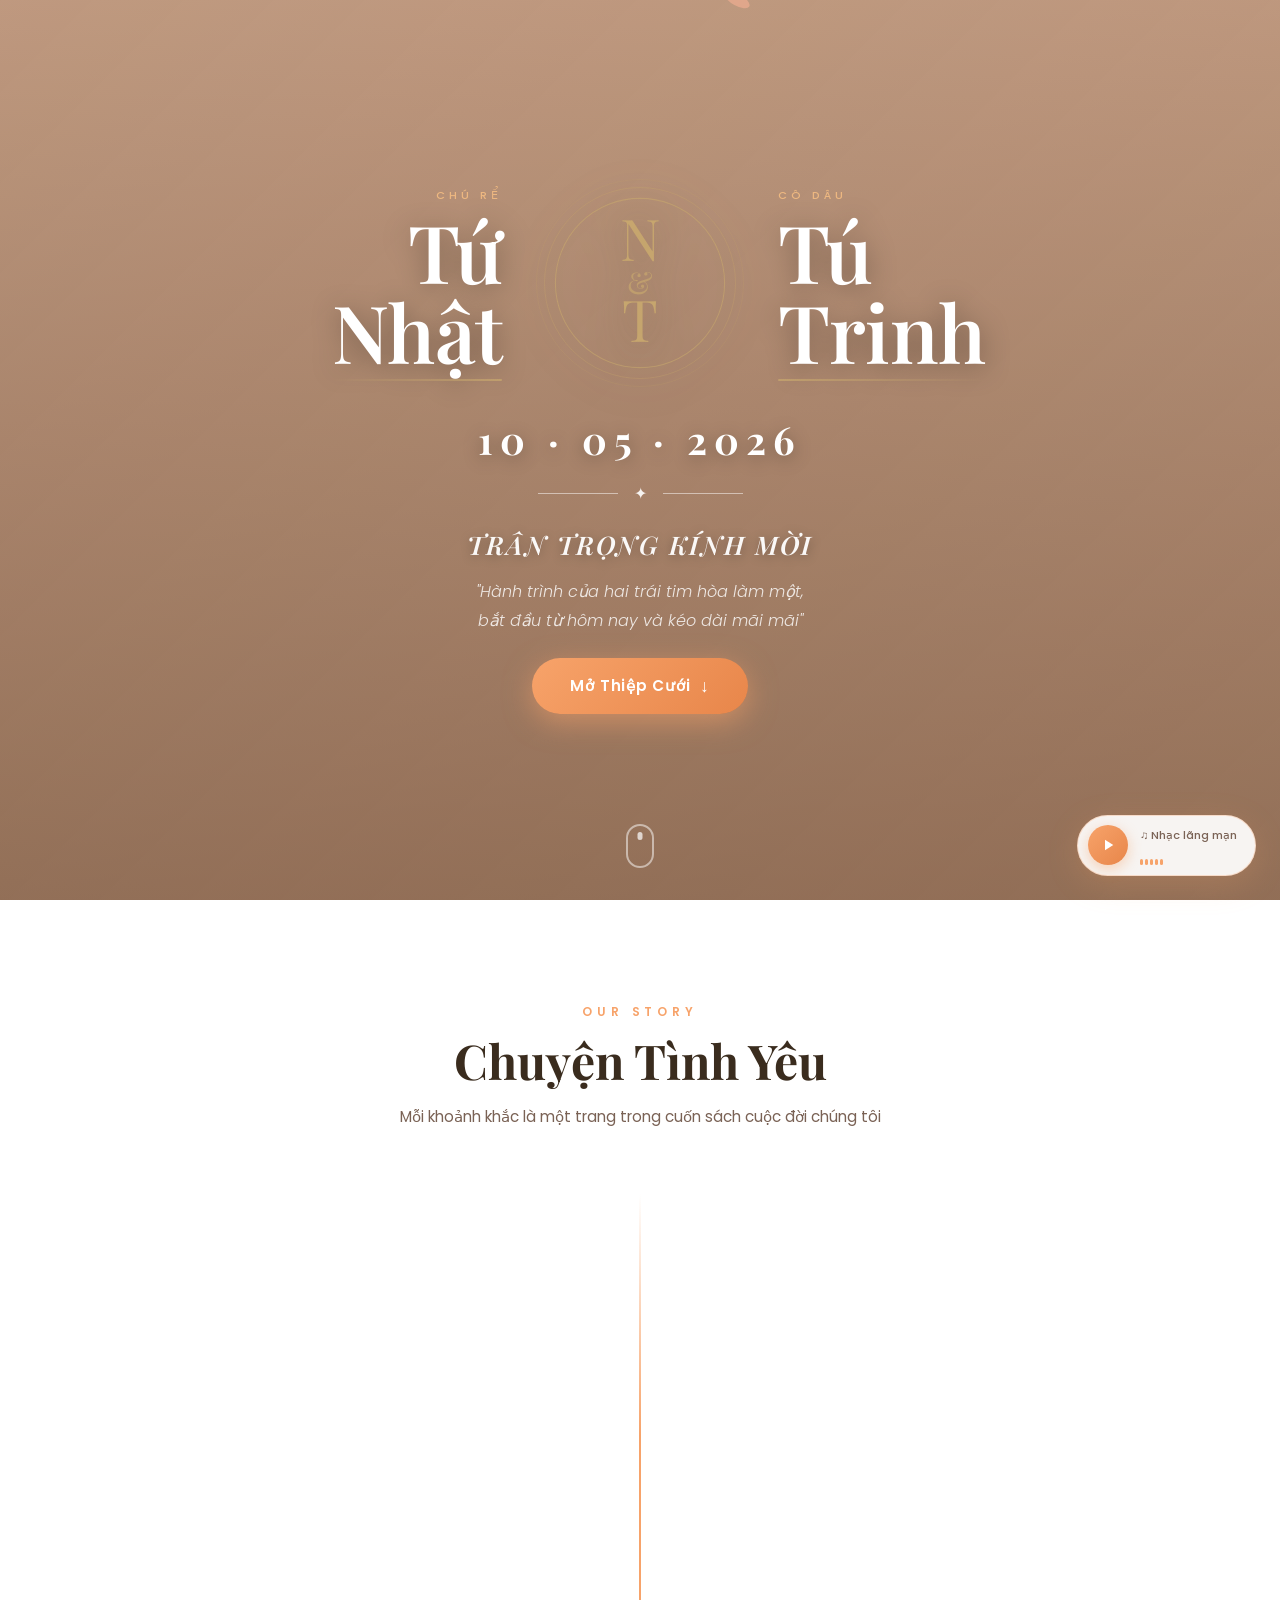
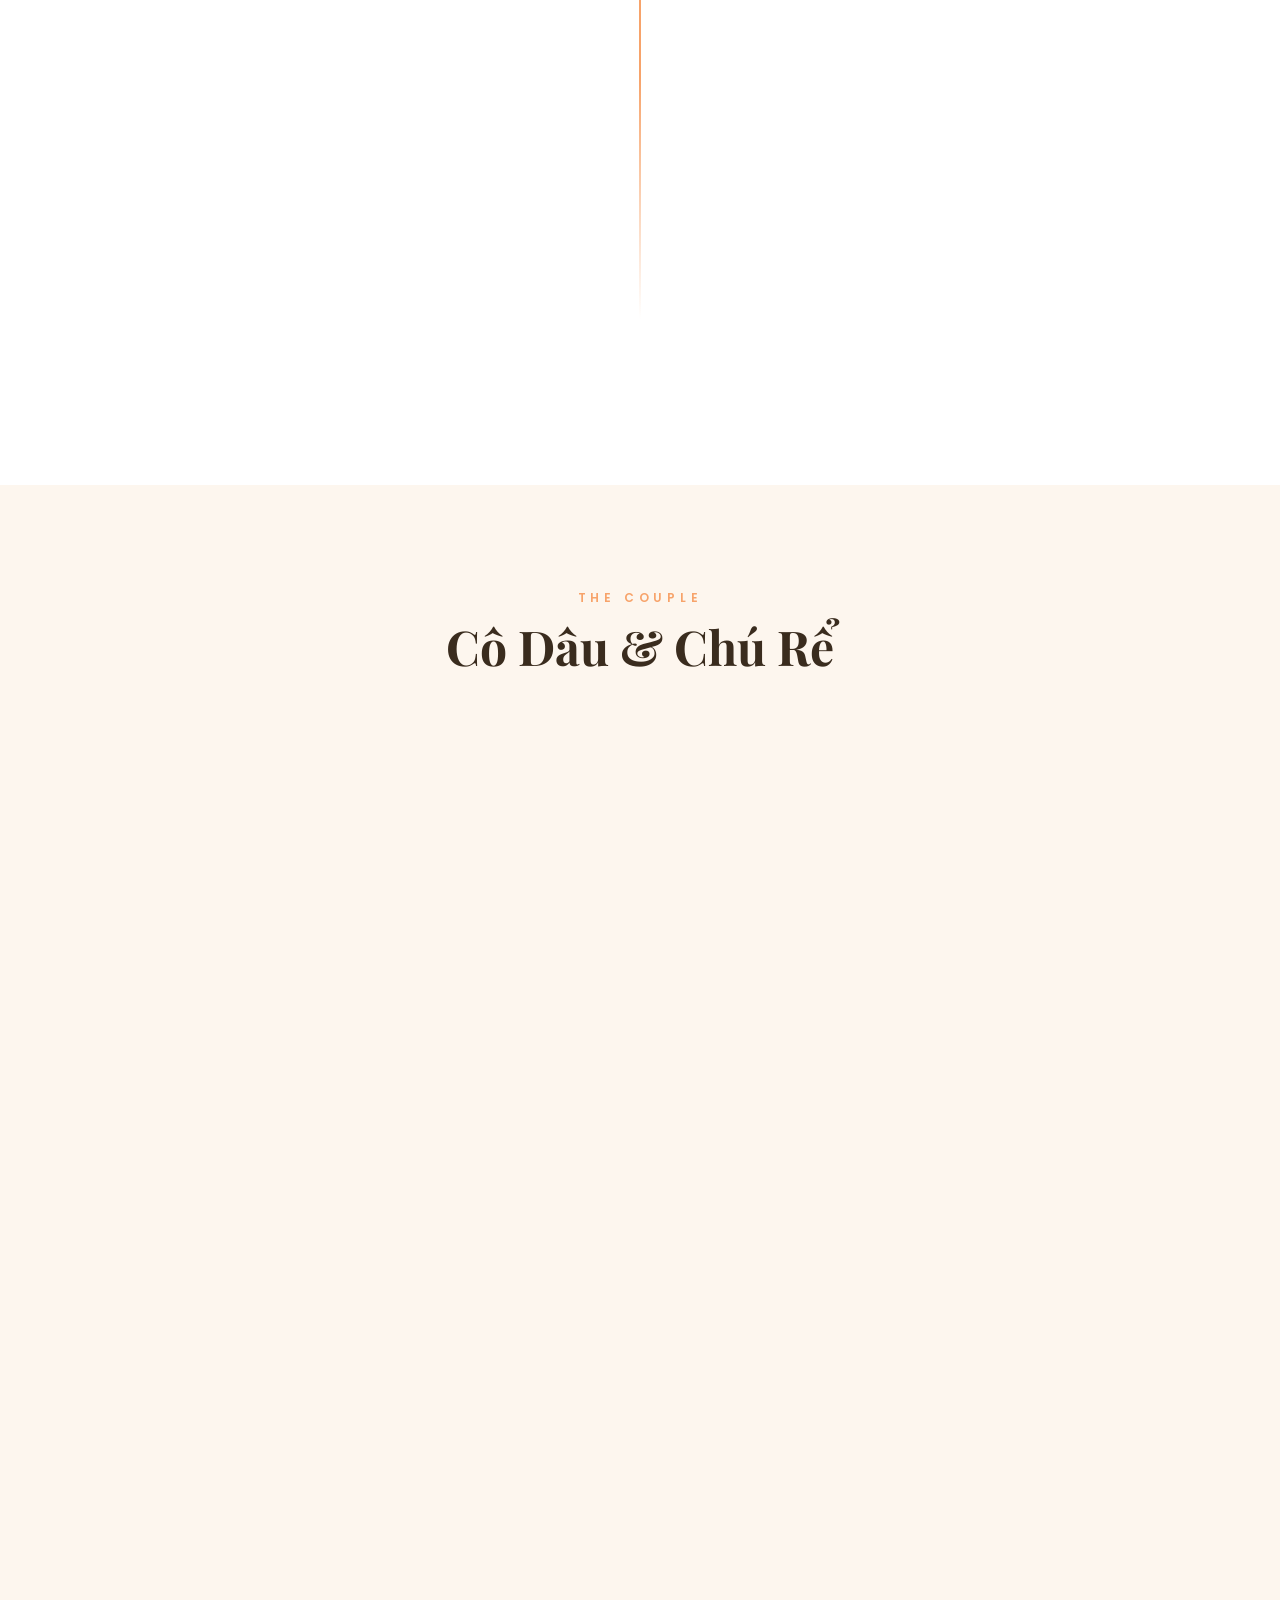
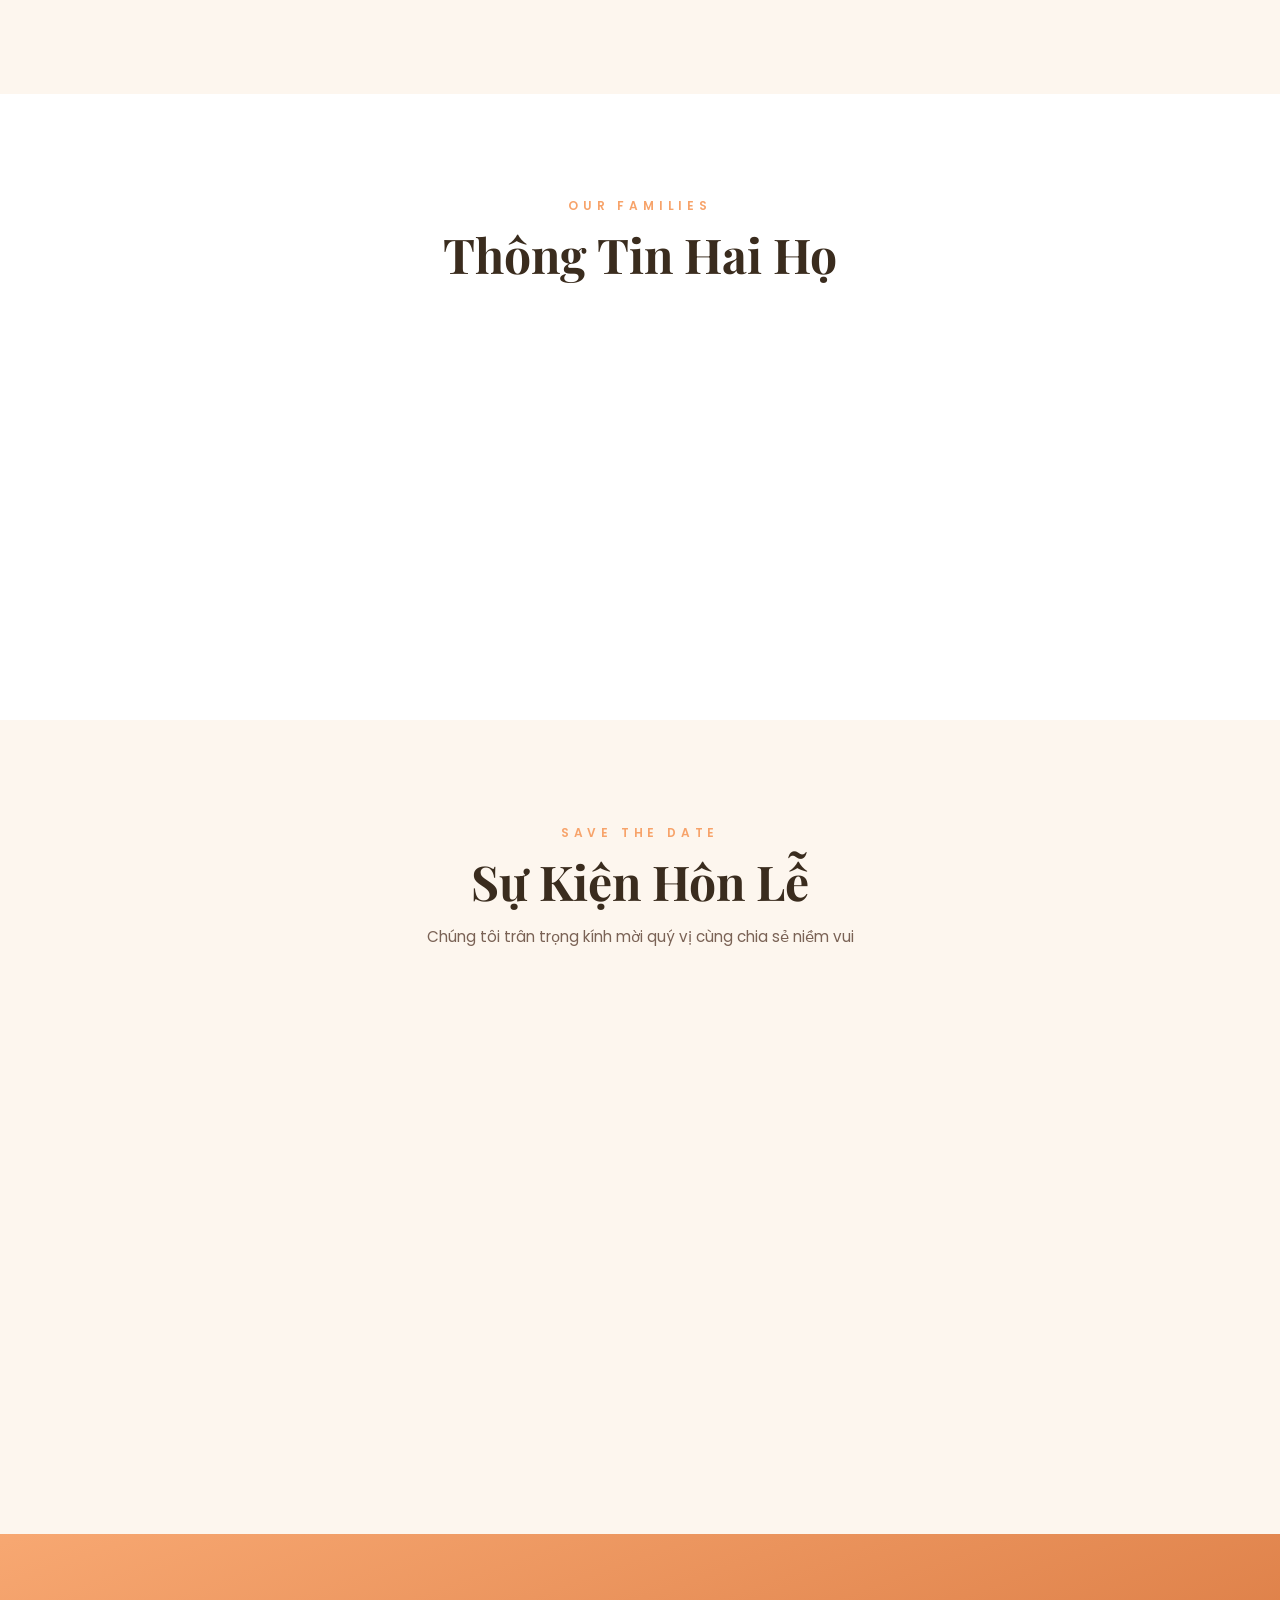
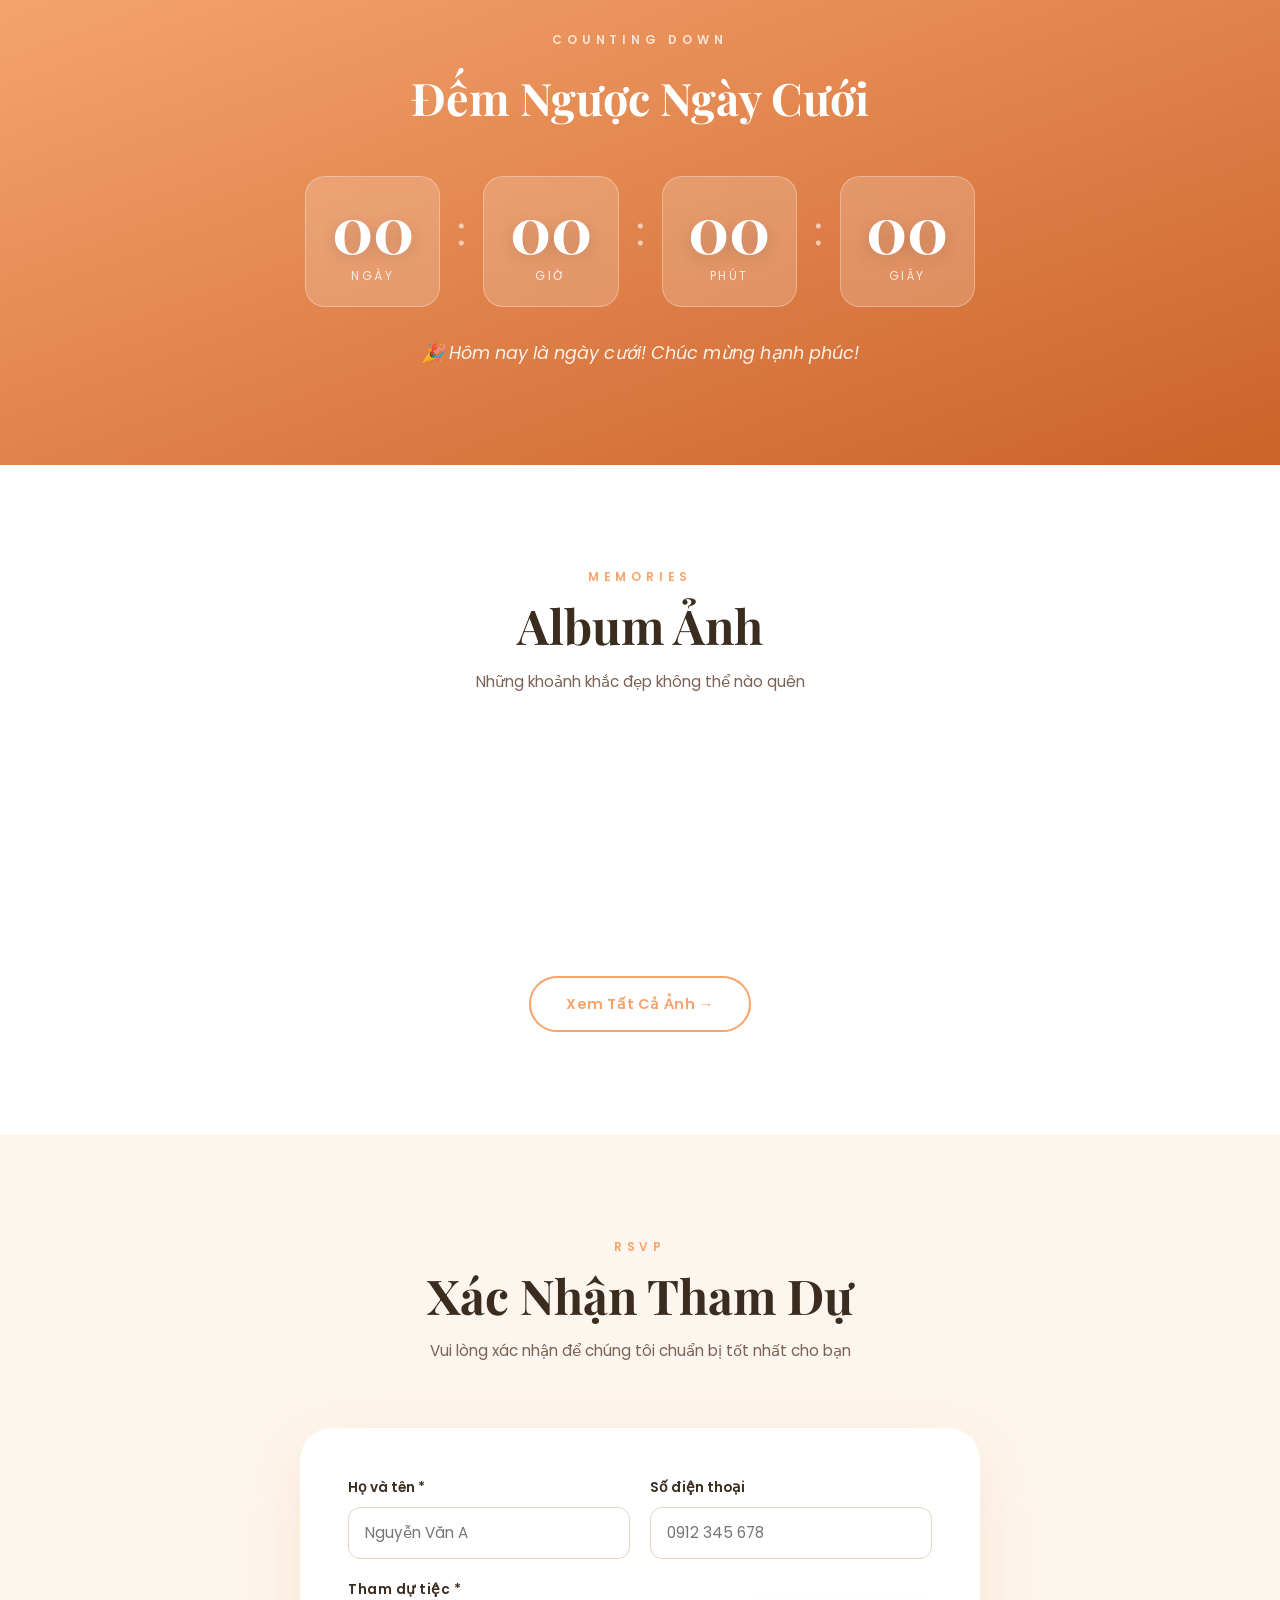
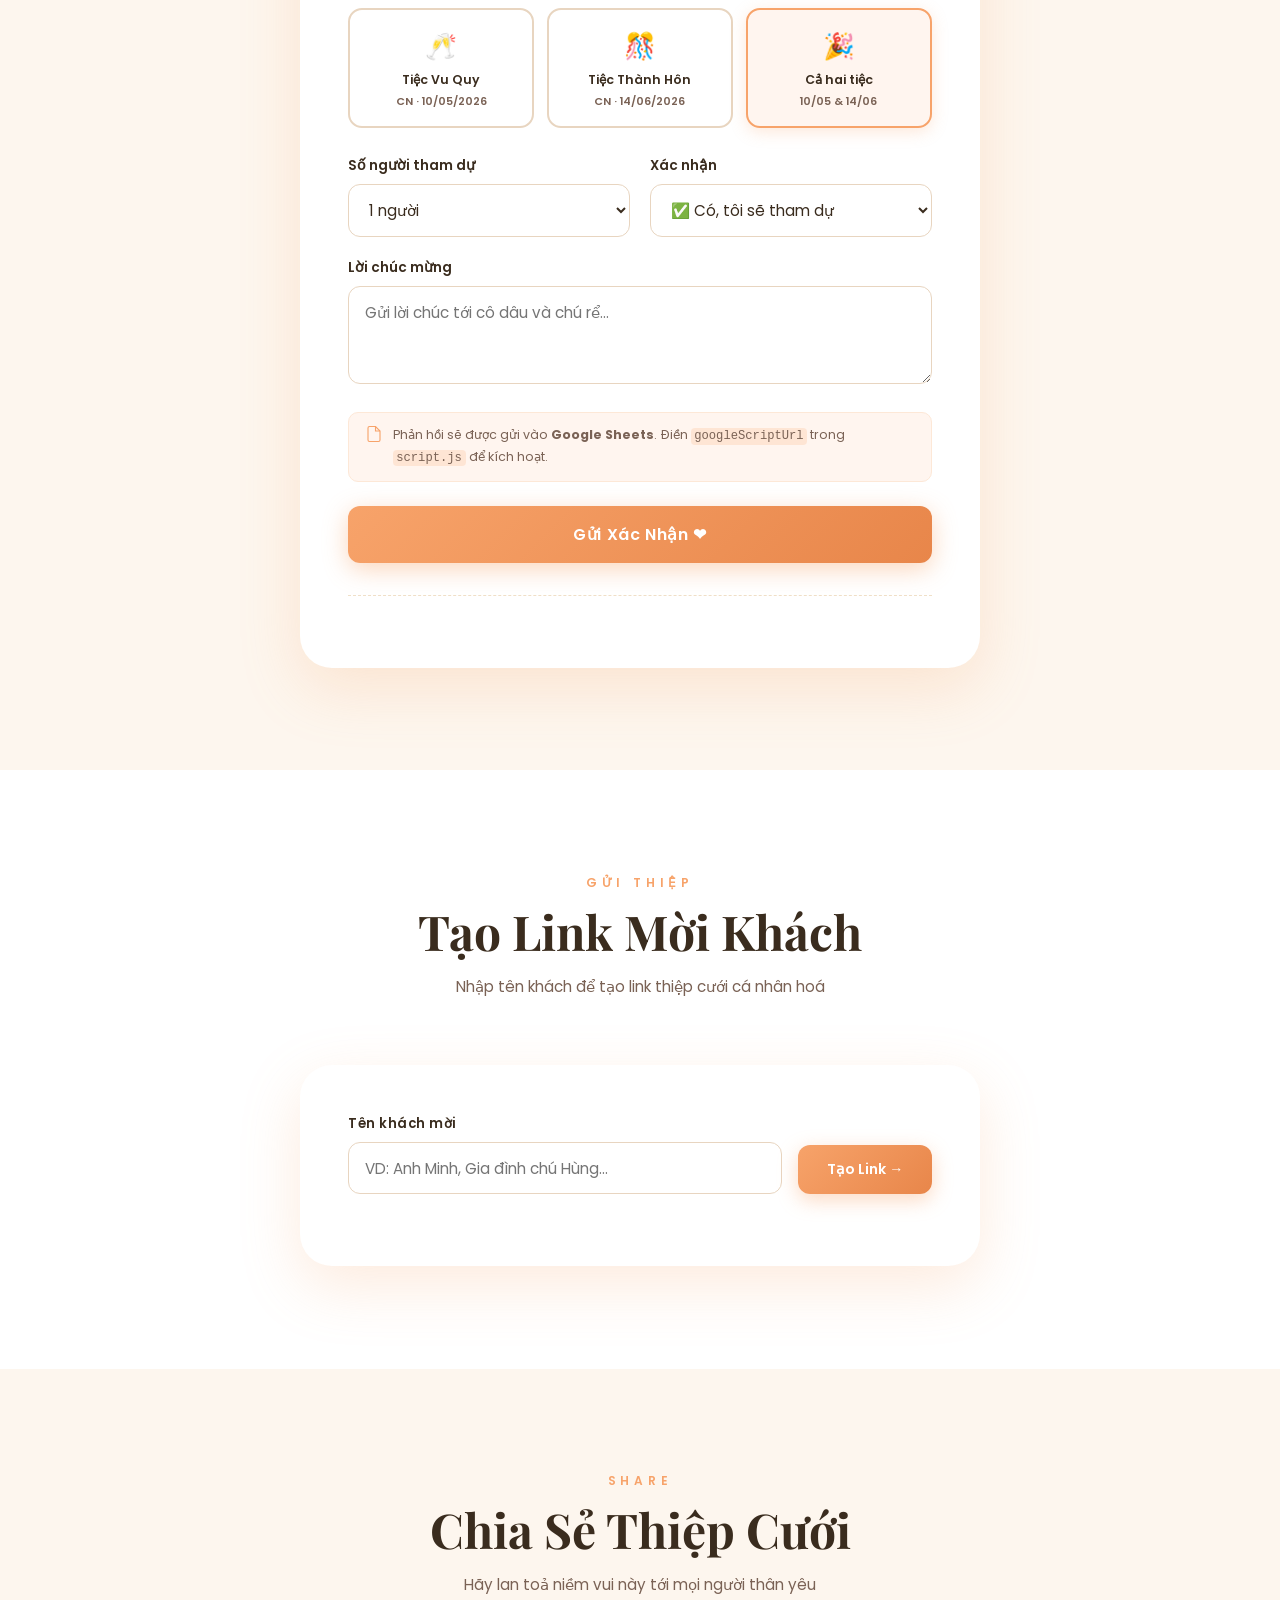
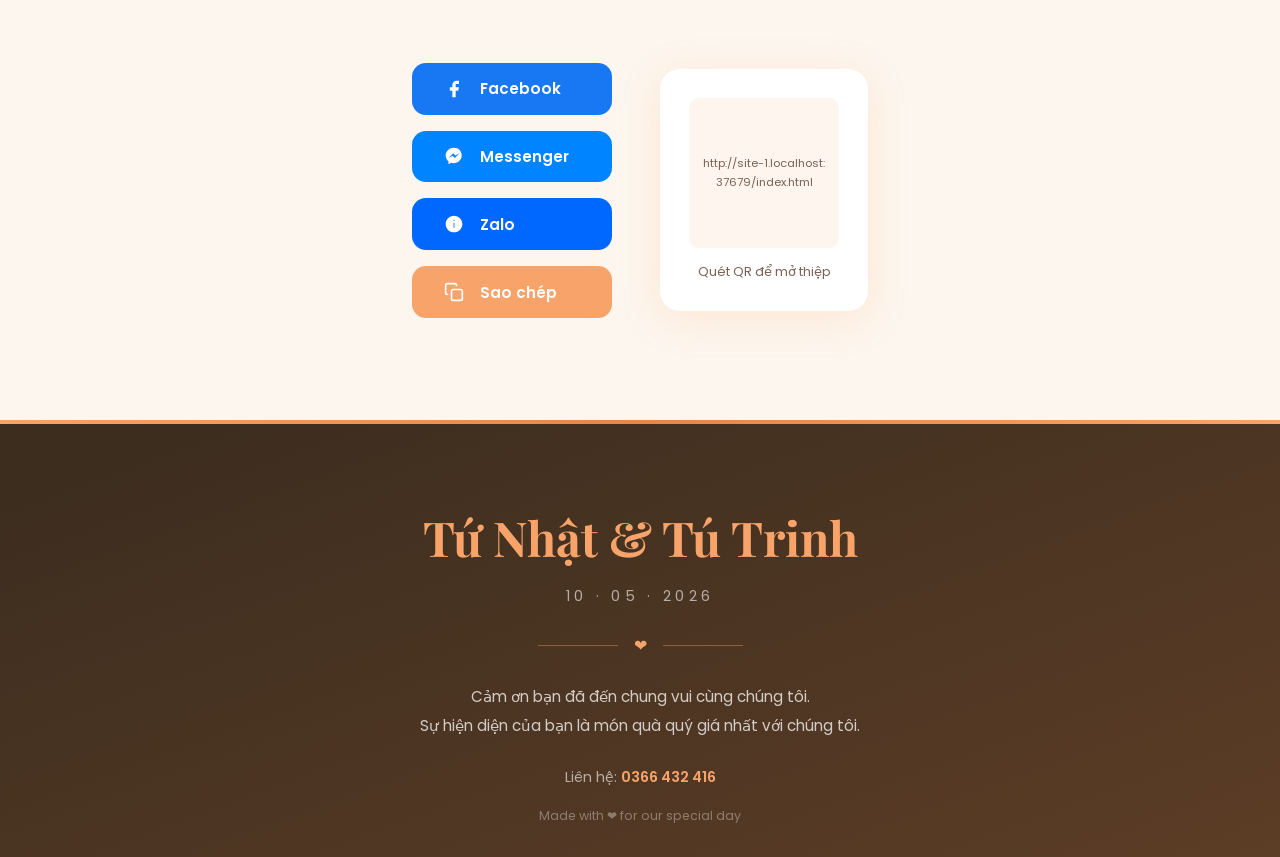
==== commit dbd7155a: "Update index.html" ====
--- a/index.html
+++ b/index.html
@@ -86,15 +86,7 @@
     <!-- Tên khách – chỉ hiện khi ?guest= -->
     <div class="guest-greeting anim-up d2" id="guestGreeting"></div>
 
-    <!-- QR link khách – chỉ hiện khi ?guest=, thay thế share/guestLink -->
-    <div class="hero-guest-qr hidden" id="heroGuestQr">
-      <div class="hgq-box">
-        <div id="hgqQrBox"></div>
-        <p>Chia sẻ thiệp này</p>
-      </div>
-    </div>
-
-    <p class="hero-quote anim-up d3">"Hành trình của hai trái tim hòa làm một,<br>bắt đầu từ hôm nay và kéo dài mãi mãi"</p>
+   <p class="hero-quote anim-up d3">"Hành trình của hai trái tim hòa làm một,<br>bắt đầu từ hôm nay và kéo dài mãi mãi"</p>
     <button class="btn-open anim-up d4" onclick="scrollTo('loveStory')">
       Mở Thiệp Cưới <span>↓</span>
     </button>
@@ -282,6 +274,13 @@
       <div id="rsvpGuestList" class="rsvp-guests"></div>
     </div>
   </div>
+ <!-- QR link khách – chỉ hiện khi ?guest=, thay thế share/guestLink -->
+    <div class="hero-guest-qr hidden" id="heroGuestQr">
+      <div class="hgq-box">
+        <div id="hgqQrBox"></div>
+        <p>Chia sẻ thiệp này</p>
+      </div>
+    </div>
 </section>
 
 <!-- ===================== TẠO LINK MỜI KHÁCH (chủ thiệp thấy) ===================== -->
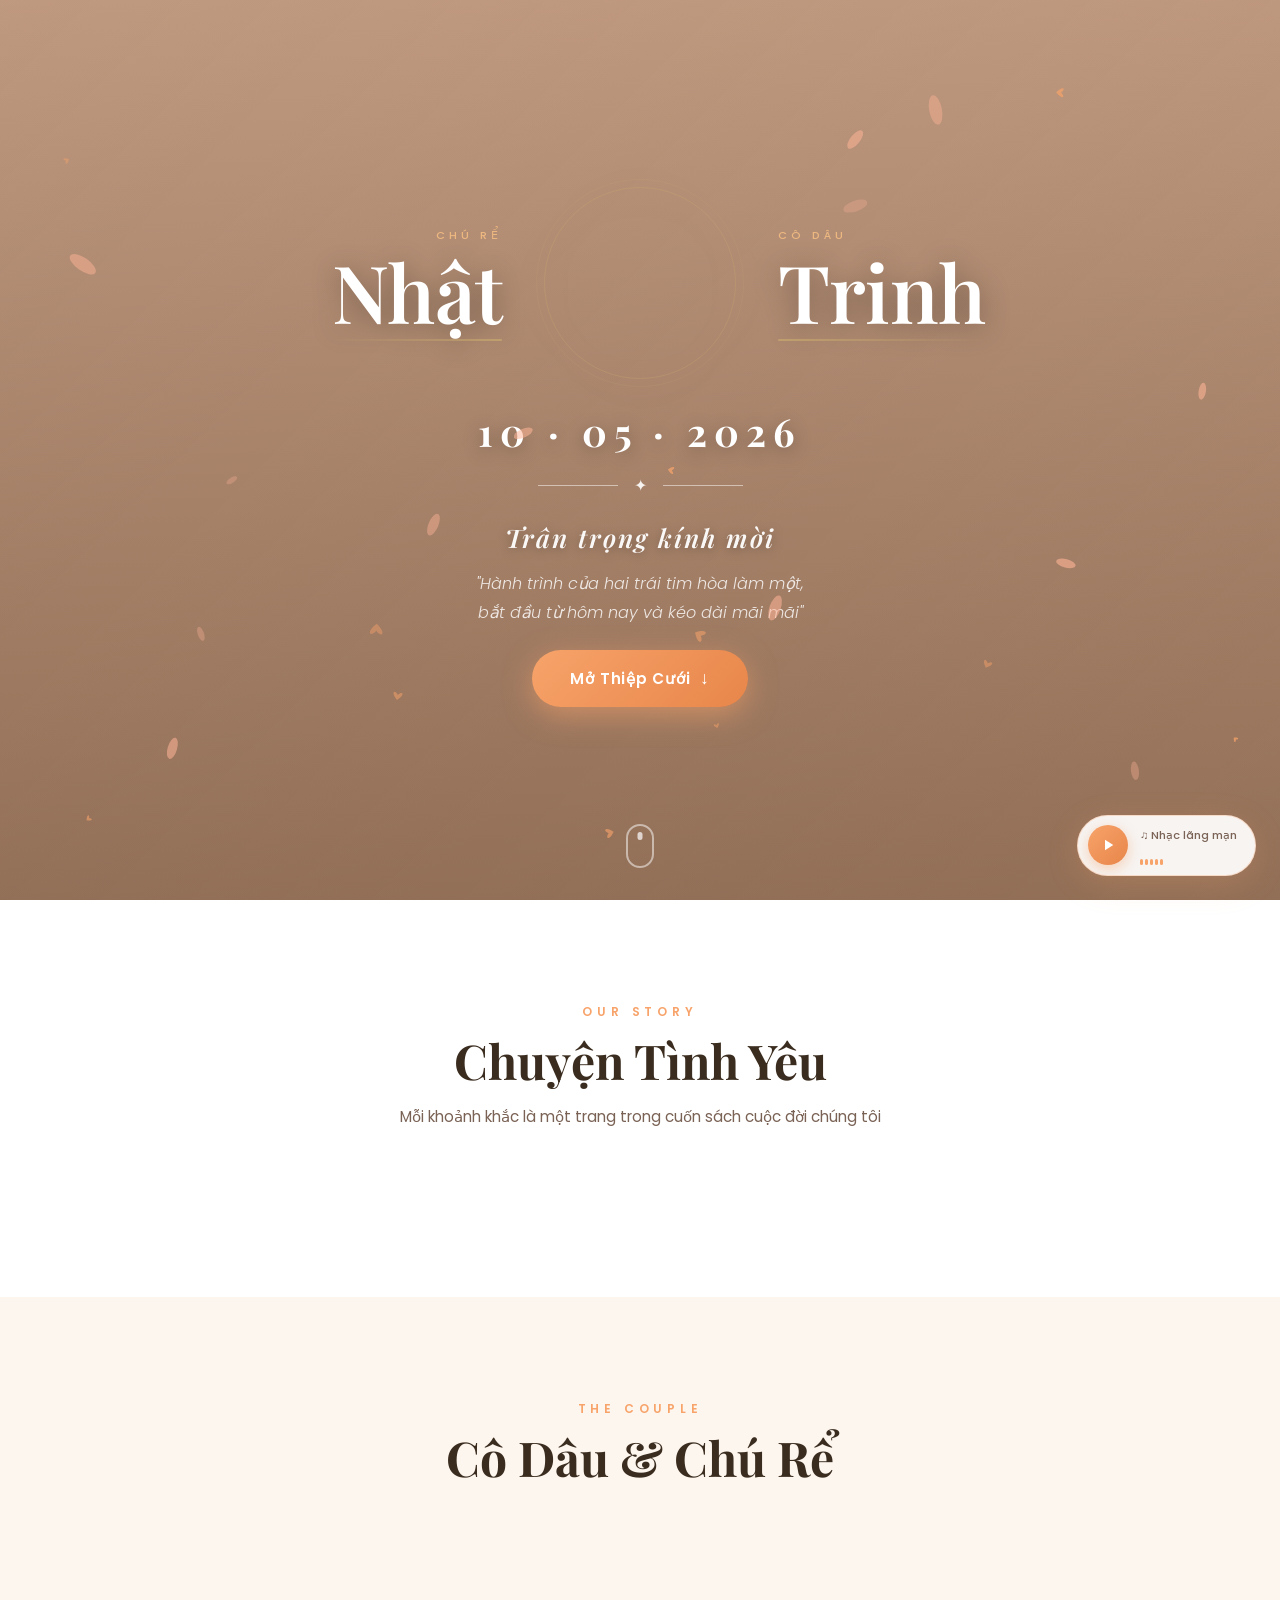
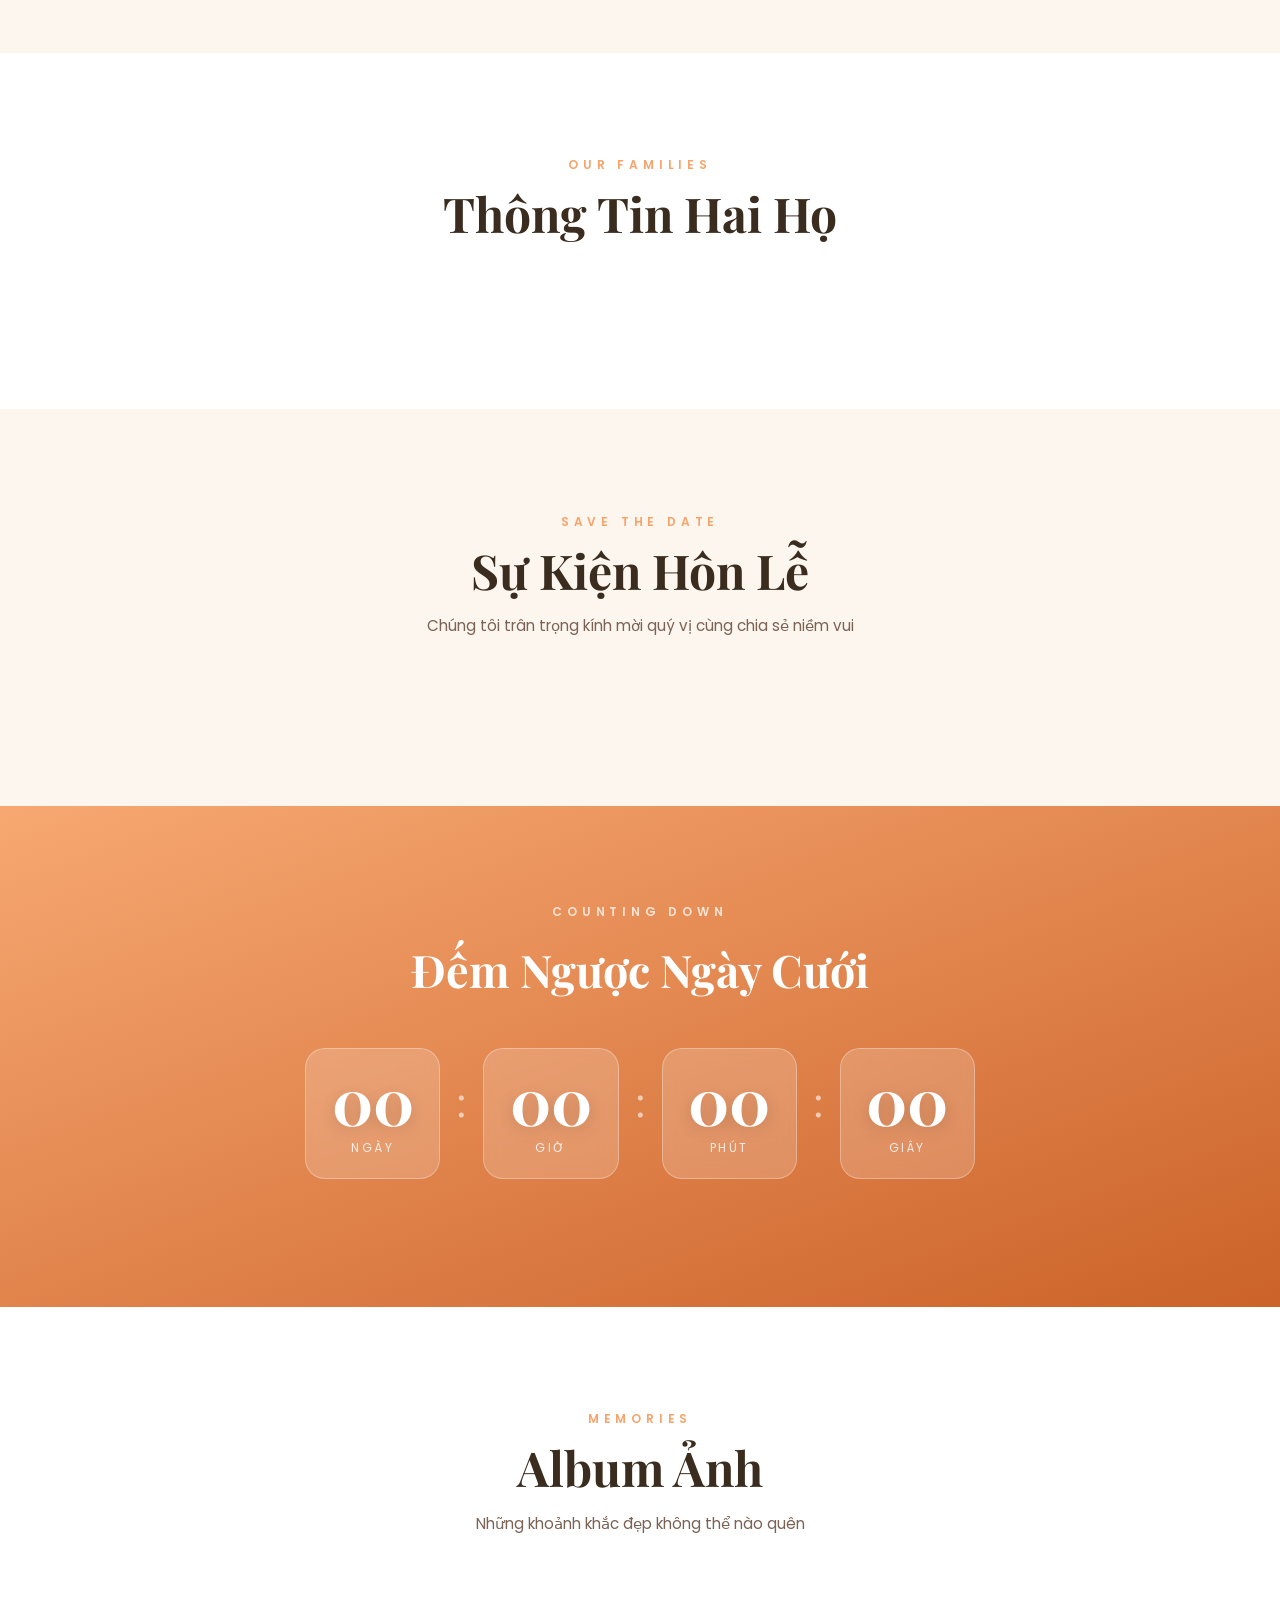
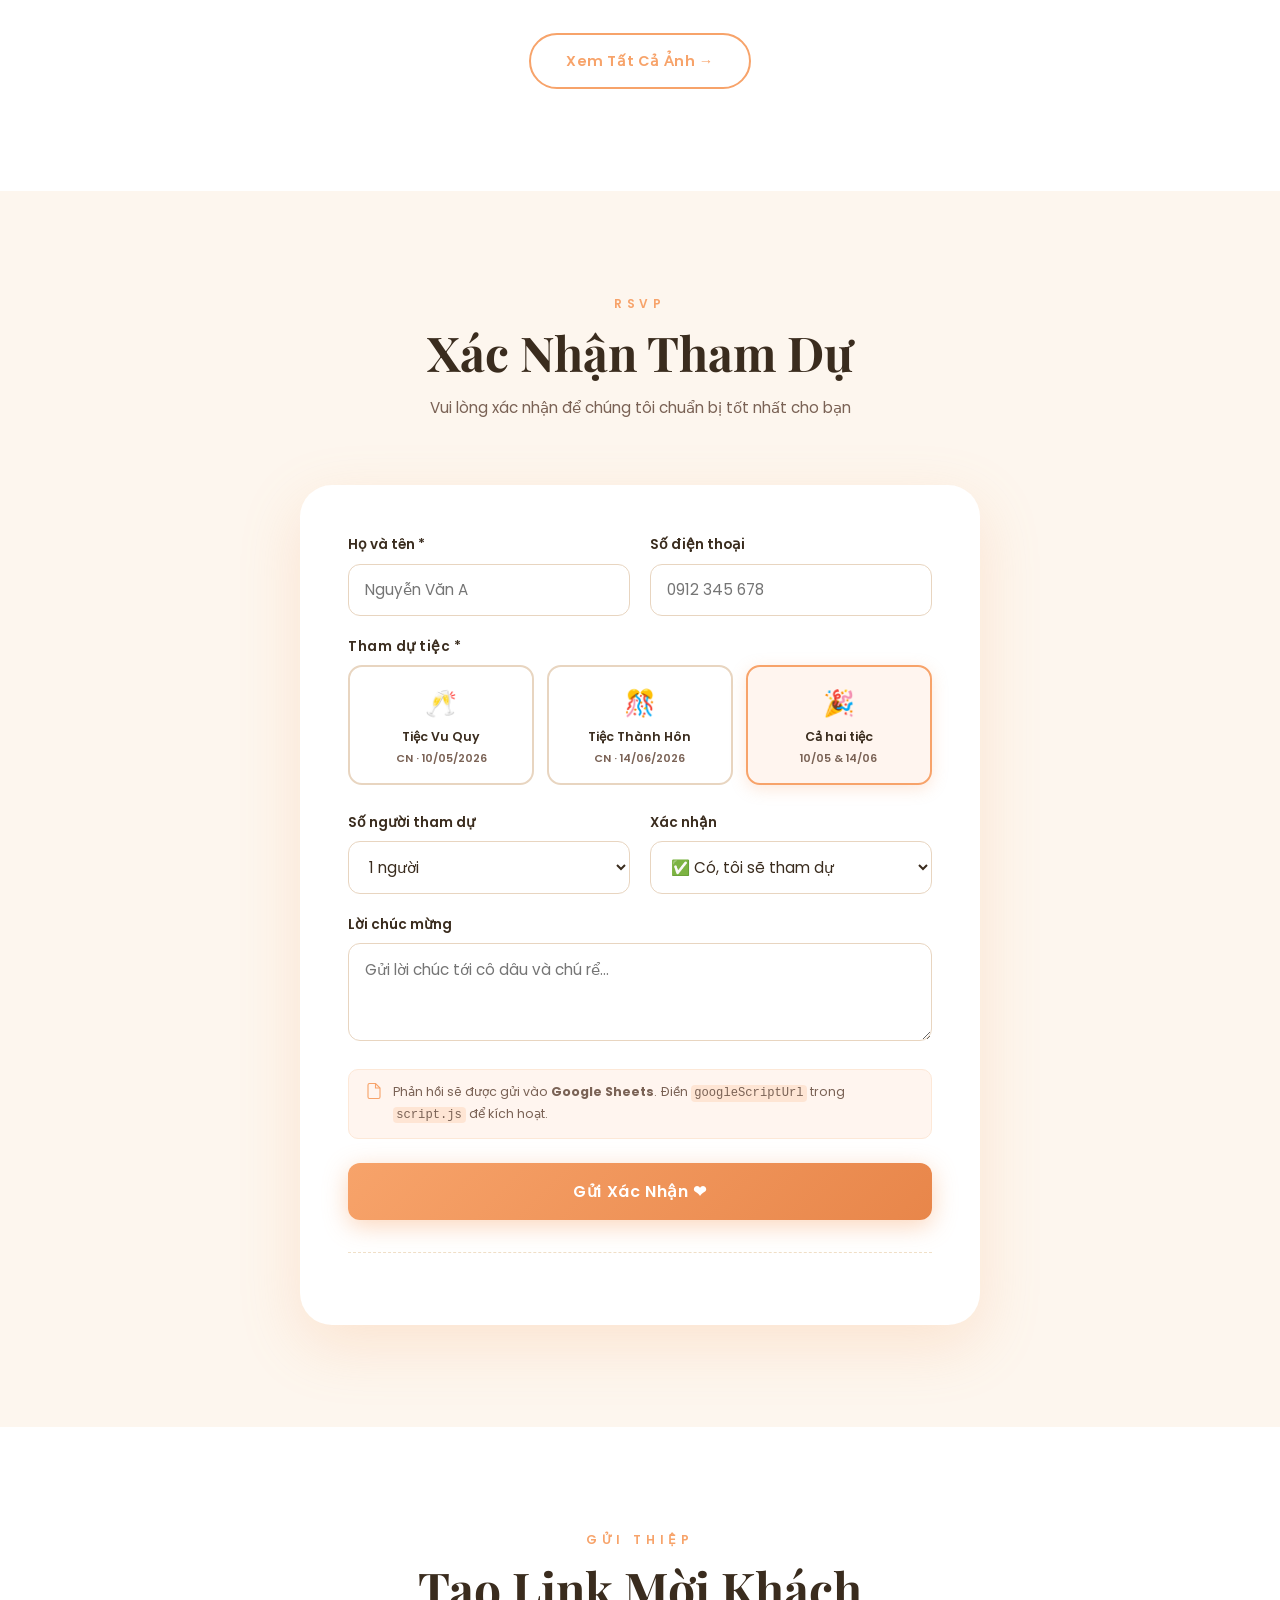
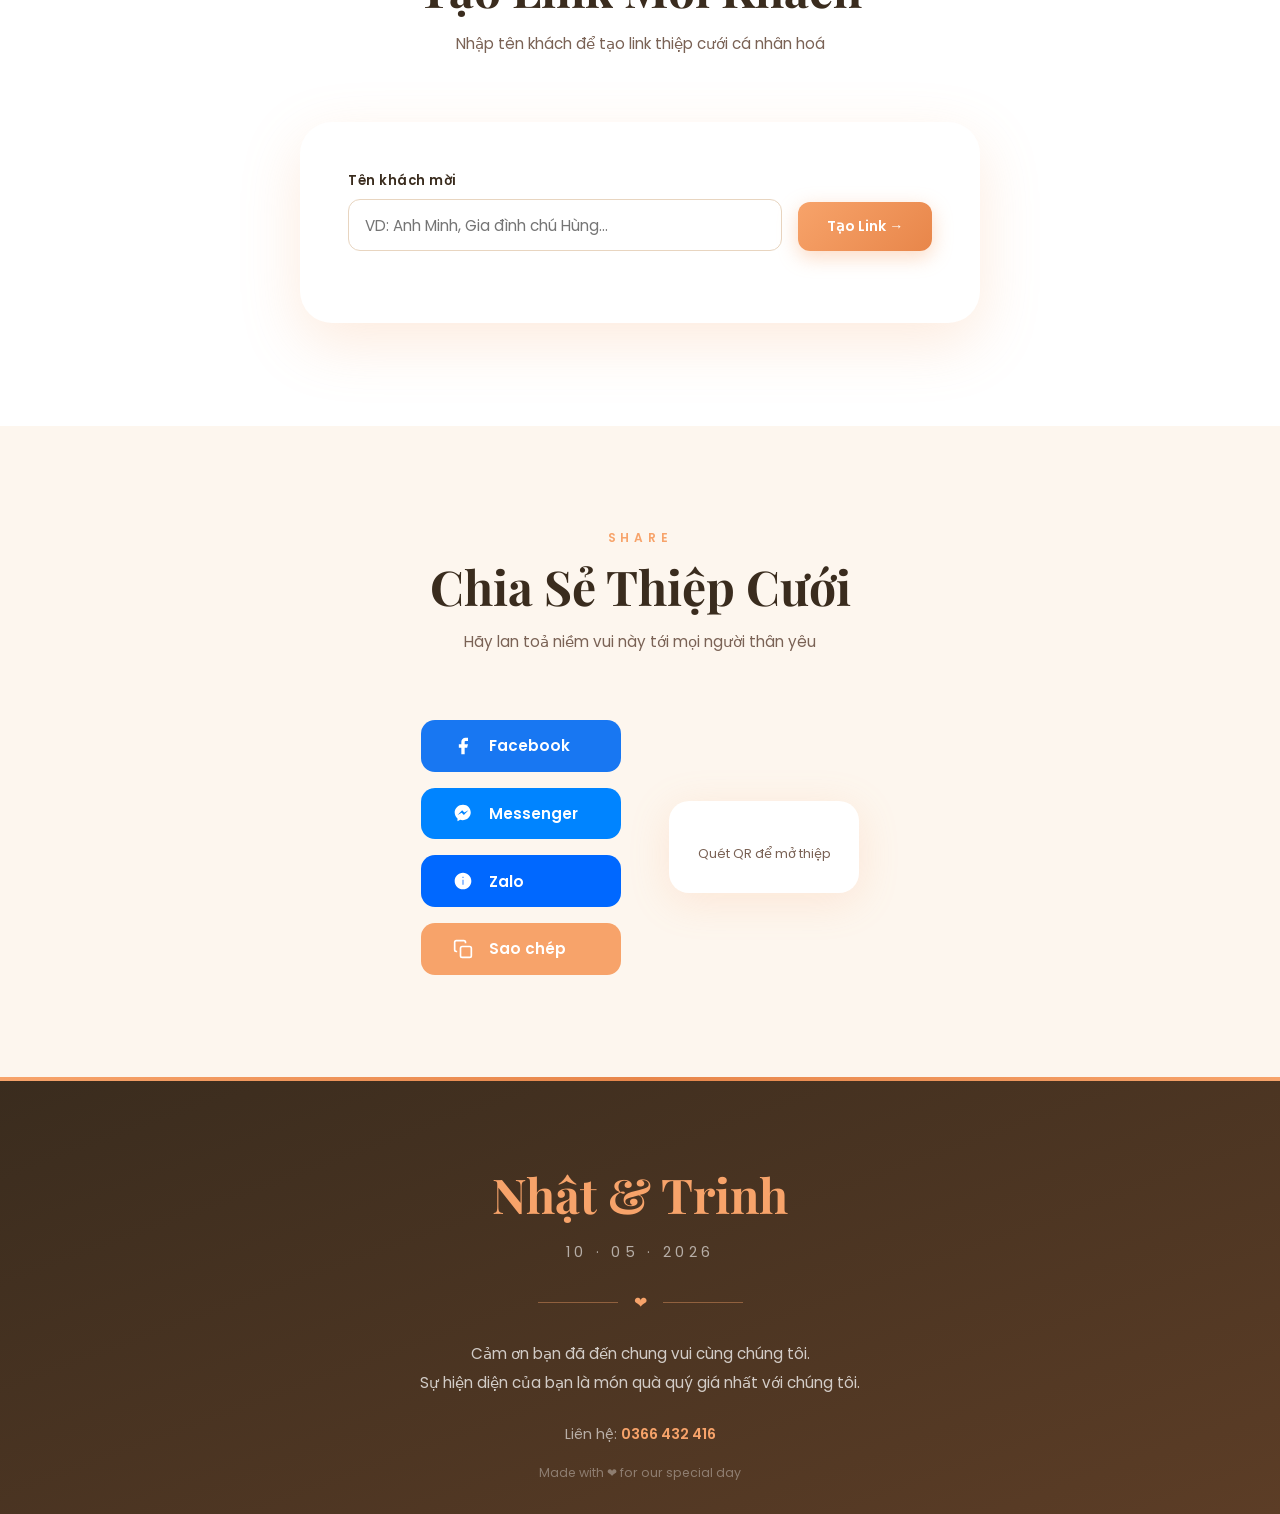
==== commit 1f7560d0: "Update index.html" ====
--- a/index.html
+++ b/index.html
@@ -8,11 +8,11 @@
   <!-- ═══ OPEN GRAPH – preview khi chia sẻ Facebook, Zalo, iMessage ═══ -->
   <!-- og:image PHẢI là URL tuyệt đối khi deploy lên hosting -->
   <!-- Thay YOUR_DOMAIN bằng domain thật, VD: https://nhat-trinh.netlify.app -->
-  <meta property="og:url"   content="https://mactrucca-cmyk.github.io/Wedding-card/" />
+  <meta property="og:url"          content="https://YOUR_DOMAIN/index.html" />
   <meta property="og:type"         content="website" />
   <meta property="og:title"        content="💍 Thiệp Cưới – Nhật &amp; Trinh" />
   <meta property="og:description"  content="Trân trọng kính mời bạn đến chung vui trong ngày trọng đại của chúng tôi · 10 · 05 · 2026" />
-  <meta property="og:image" content="https://mactrucca-cmyk.github.io/Wedding-card/og-image.jpg" />
+  <meta property="og:image"        content="https://YOUR_DOMAIN/og-image.jpg" />
   <meta property="og:image:width"  content="1200" />
   <meta property="og:image:height" content="630" />
   <meta property="og:image:alt"    content="Thiệp cưới Nhật & Trinh – 10/05/2026" />
@@ -23,7 +23,7 @@
   <meta name="twitter:card"        content="summary_large_image" />
   <meta name="twitter:title"       content="💍 Thiệp Cưới – Nhật &amp; Trinh" />
   <meta name="twitter:description" content="Trân trọng kính mời bạn đến chung vui · 10 · 05 · 2026" />
-  <meta name="twitter:image" content="https://mactrucca-cmyk.github.io/Wedding-card/og-image.jpg" />
+  <meta name="twitter:image"       content="https://YOUR_DOMAIN/og-image.jpg" />
 
   <!-- ═══ ZALO / MESSENGER dùng OG tags ở trên ═══ -->
 
@@ -81,12 +81,12 @@
     <div class="hero-sep anim-up d1"><span></span><em>✦</em><span></span></div>
 
     <!-- Lời mời – TO & ĐẬM -->
-    <p class="hero-eyebrow-invite anim-up d2">TRÂN TRỌNG KÍNH MỜI</p>
+    <p class="hero-eyebrow-invite anim-up d2">Trân trọng kính mời</p>
 
     <!-- Tên khách – chỉ hiện khi ?guest= -->
     <div class="guest-greeting anim-up d2" id="guestGreeting"></div>
 
-   <p class="hero-quote anim-up d3">"Hành trình của hai trái tim hòa làm một,<br>bắt đầu từ hôm nay và kéo dài mãi mãi"</p>
+    <p class="hero-quote anim-up d3">"Hành trình của hai trái tim hòa làm một,<br>bắt đầu từ hôm nay và kéo dài mãi mãi"</p>
     <button class="btn-open anim-up d4" onclick="scrollTo('loveStory')">
       Mở Thiệp Cưới <span>↓</span>
     </button>
@@ -274,7 +274,7 @@
       <div id="rsvpGuestList" class="rsvp-guests"></div>
     </div>
   </div>
- <!-- QR link khách – chỉ hiện khi ?guest=, thay thế share/guestLink -->
+      <!-- QR link khách – chỉ hiện khi ?guest=, thay thế share/guestLink -->
     <div class="hero-guest-qr hidden" id="heroGuestQr">
       <div class="hgq-box">
         <div id="hgqQrBox"></div>
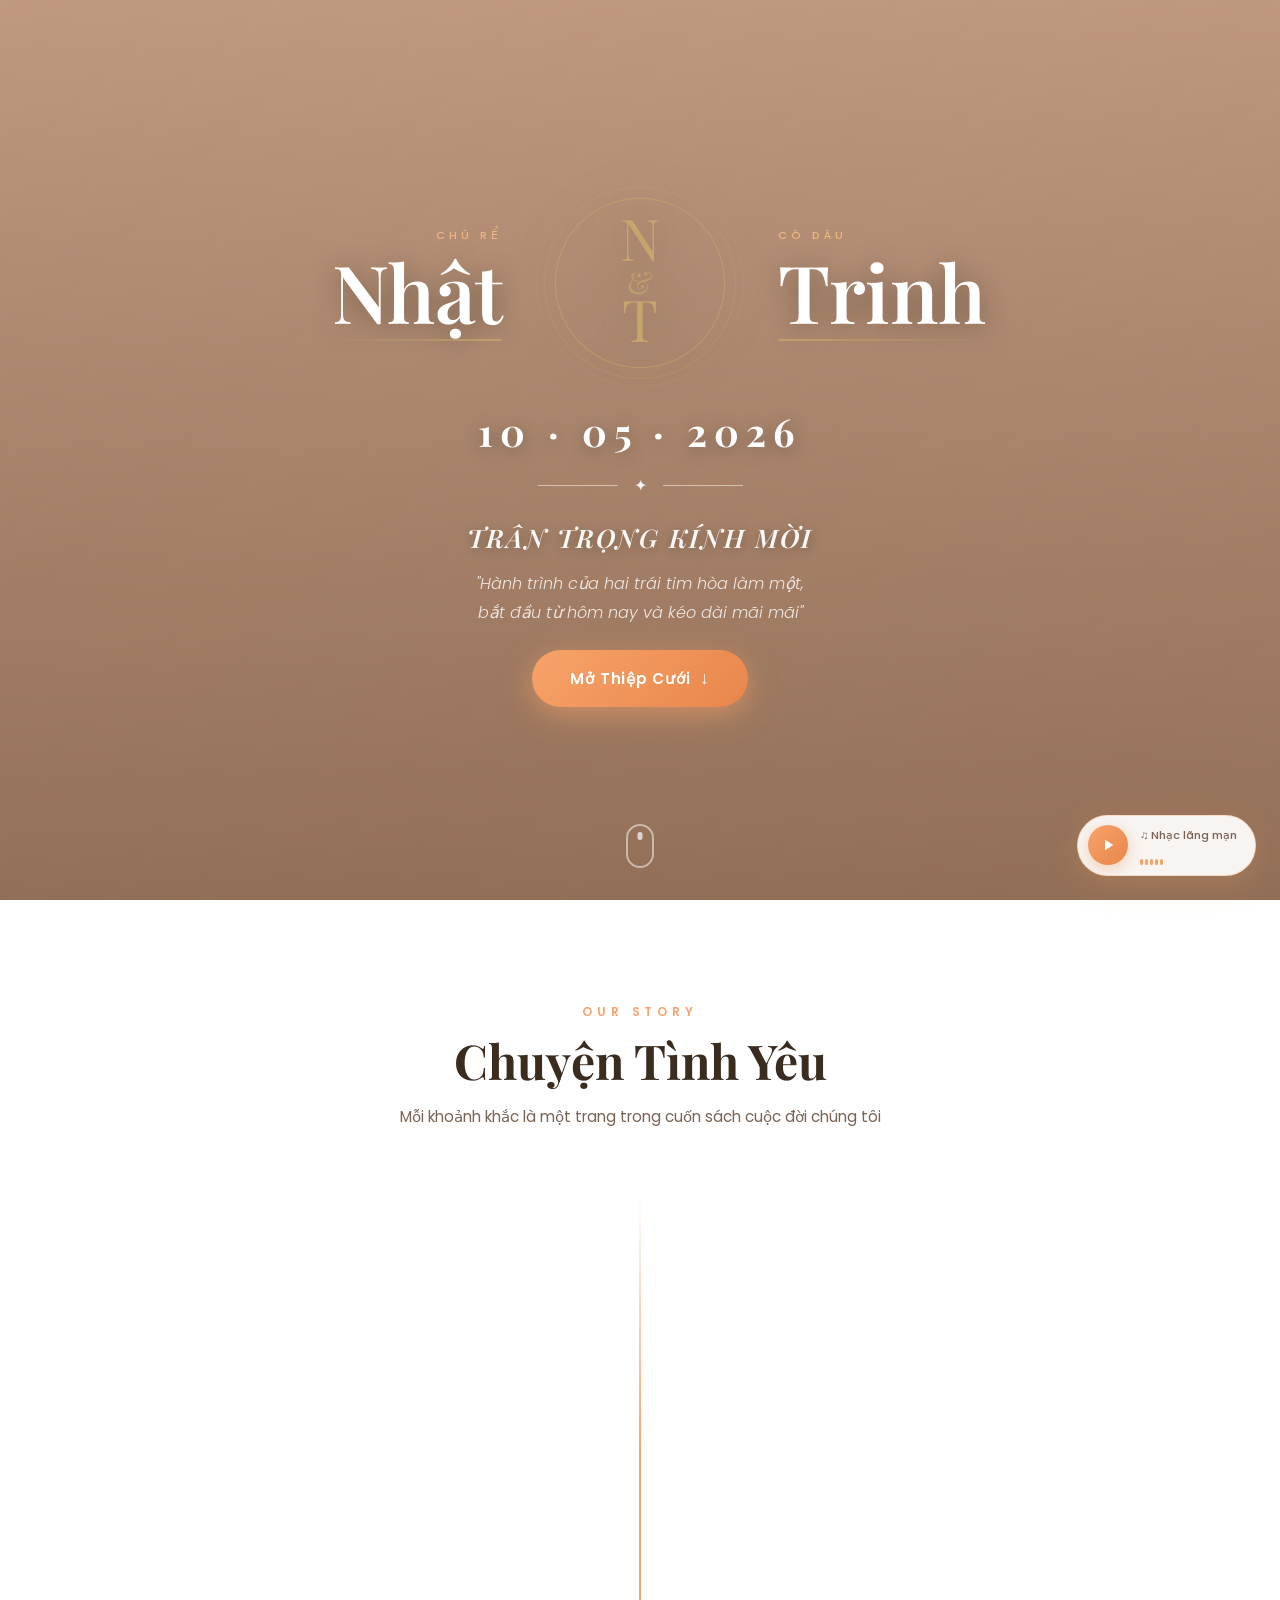
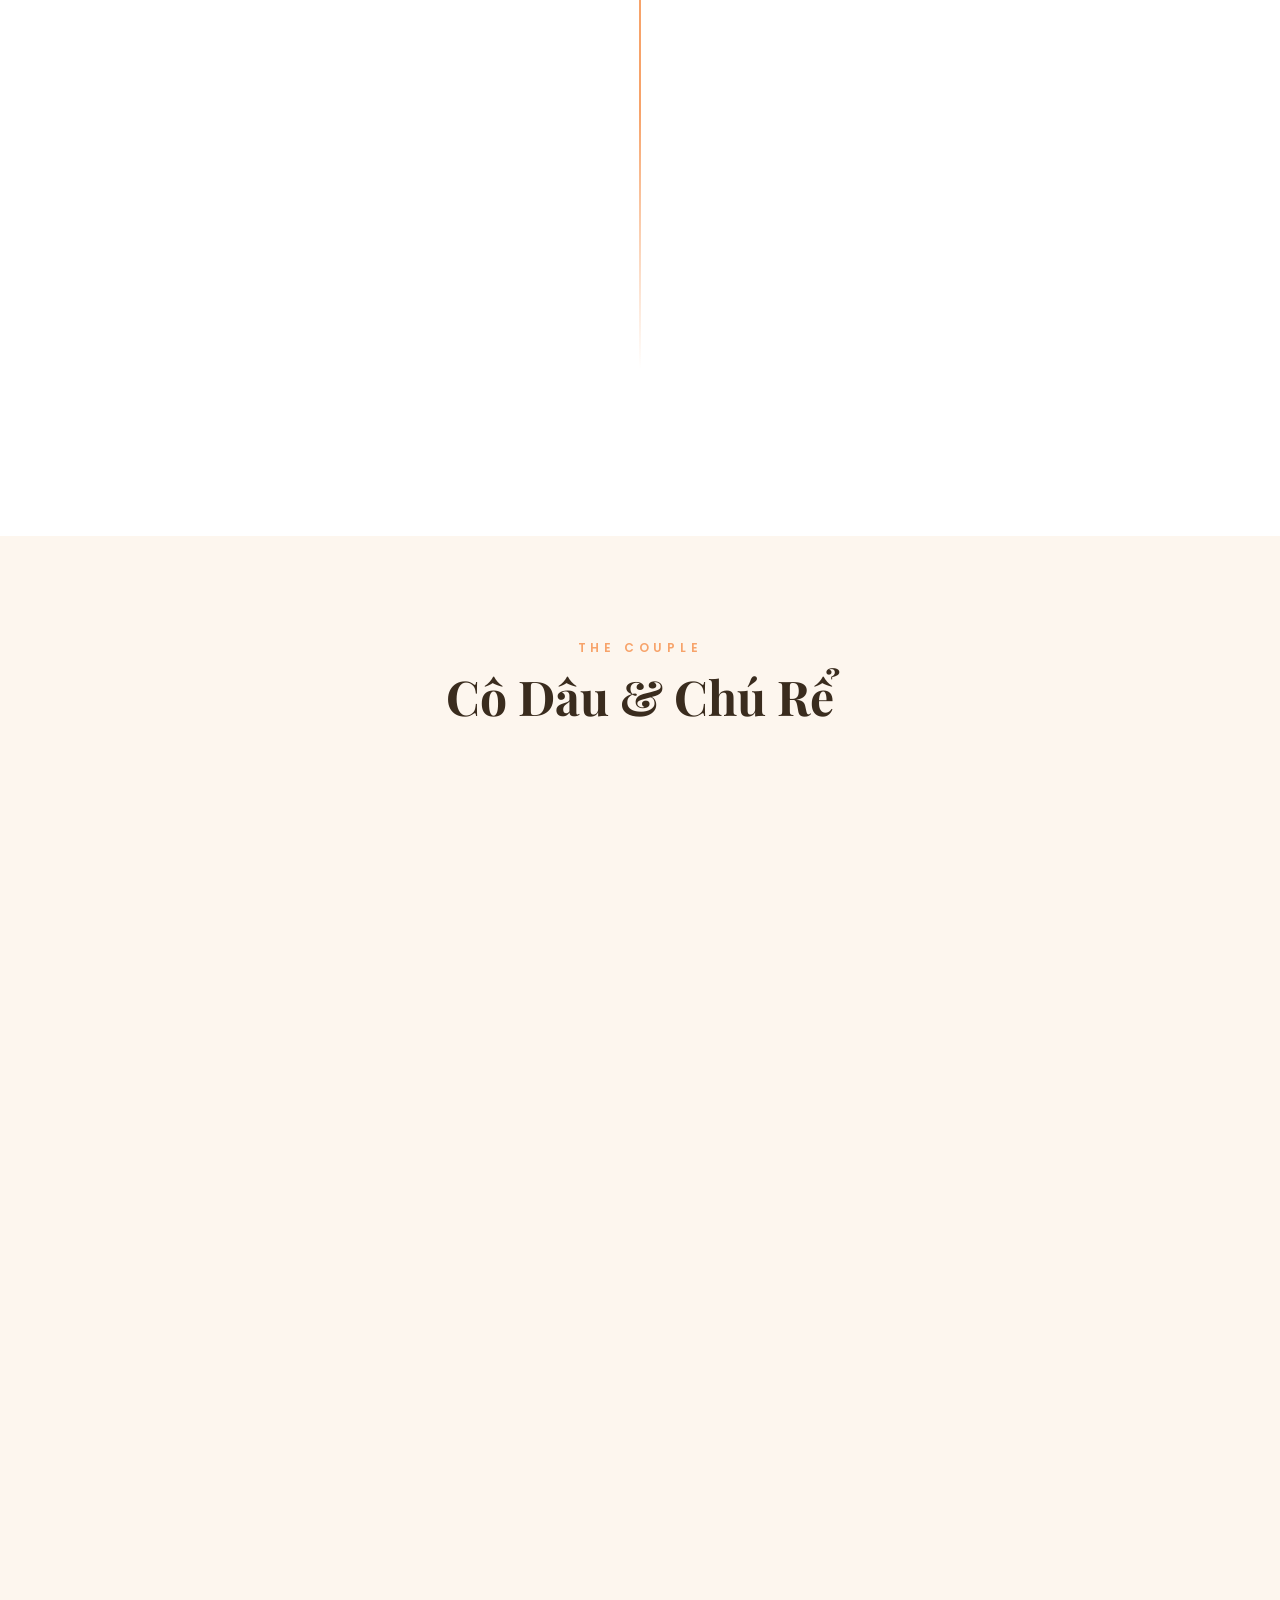
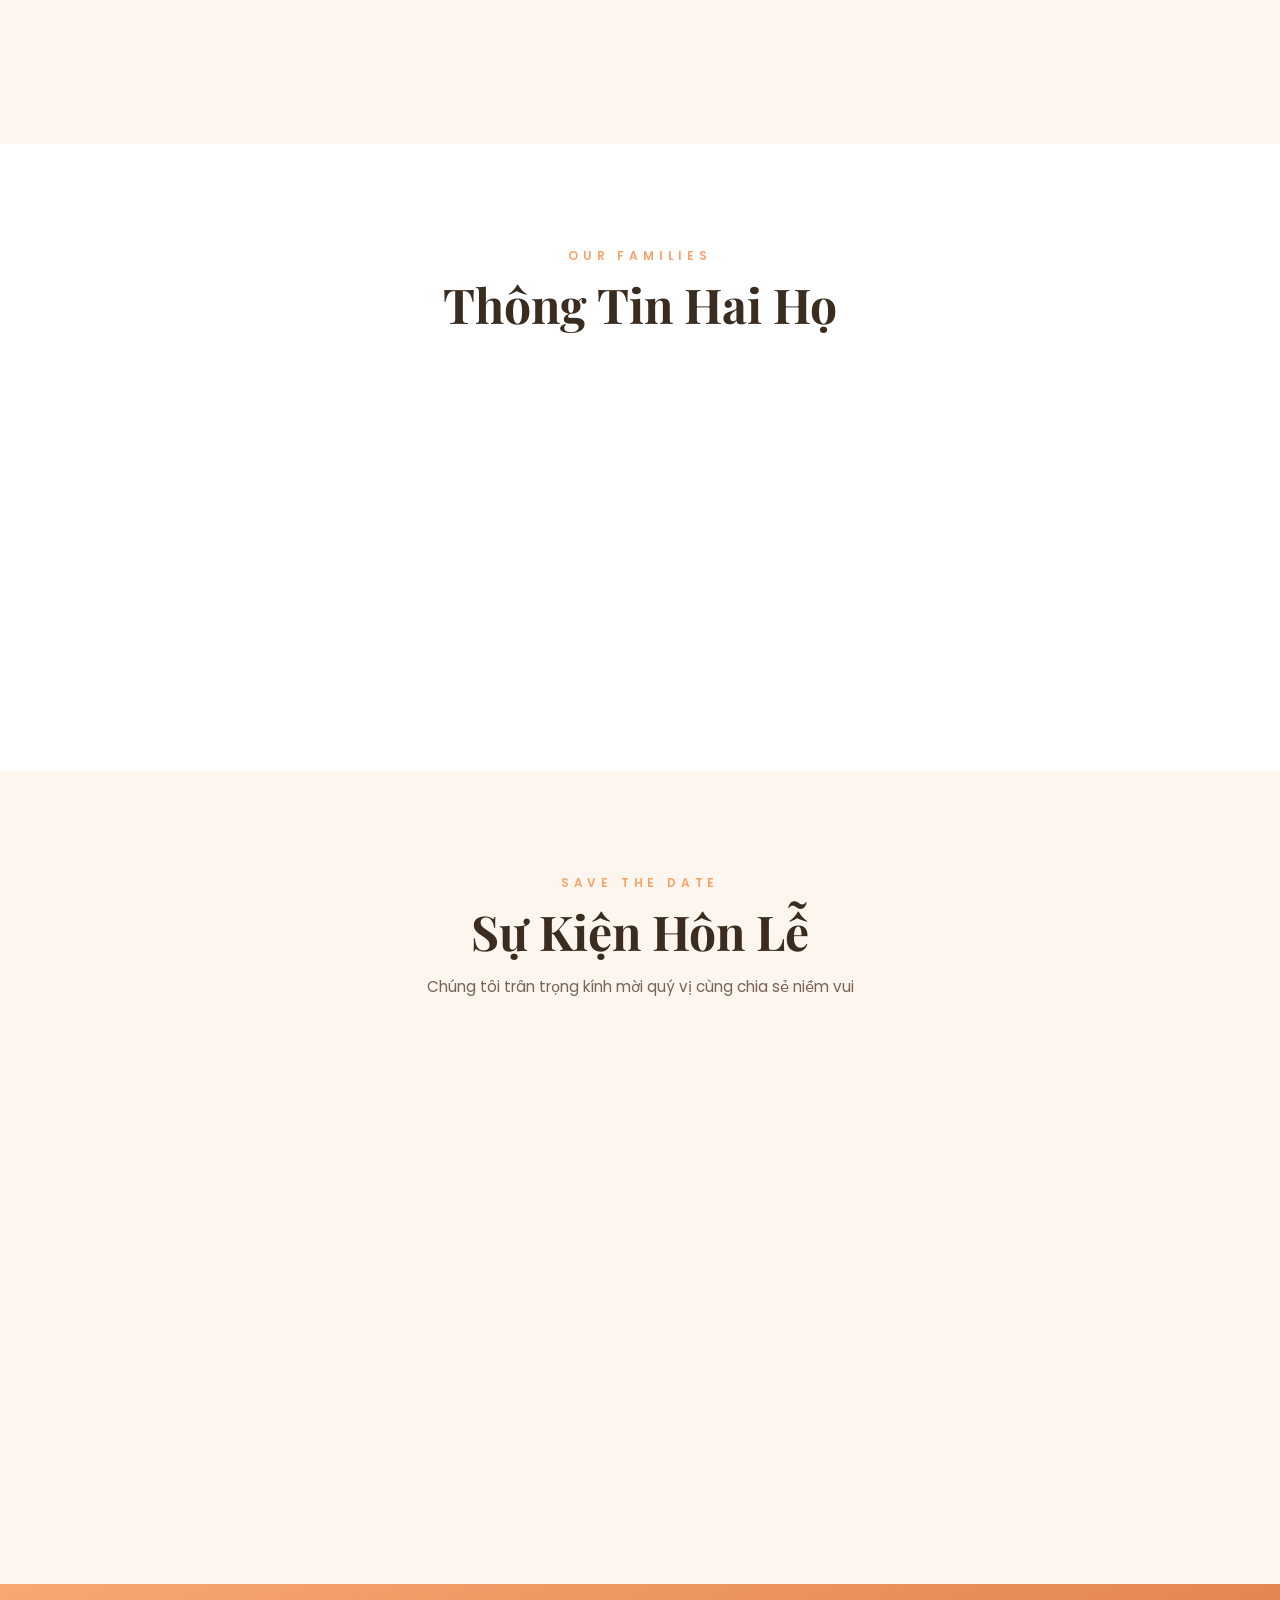
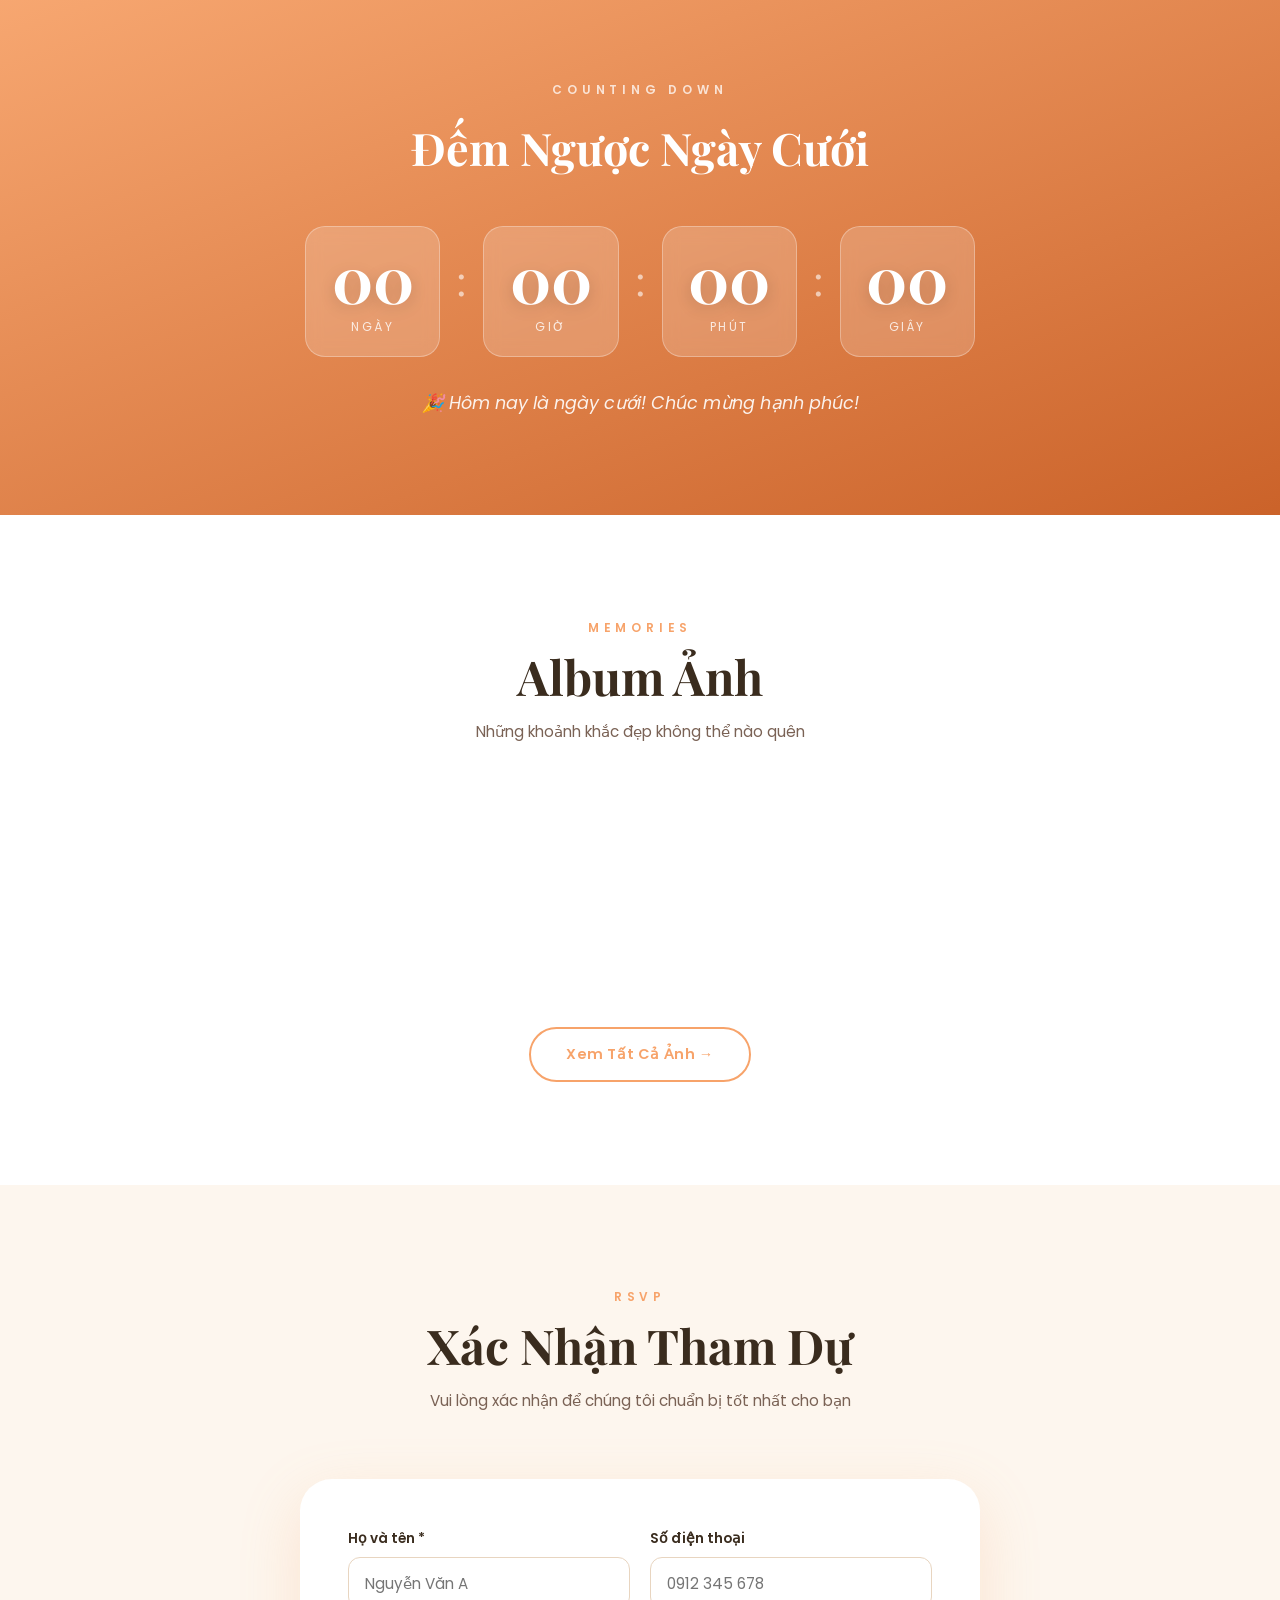
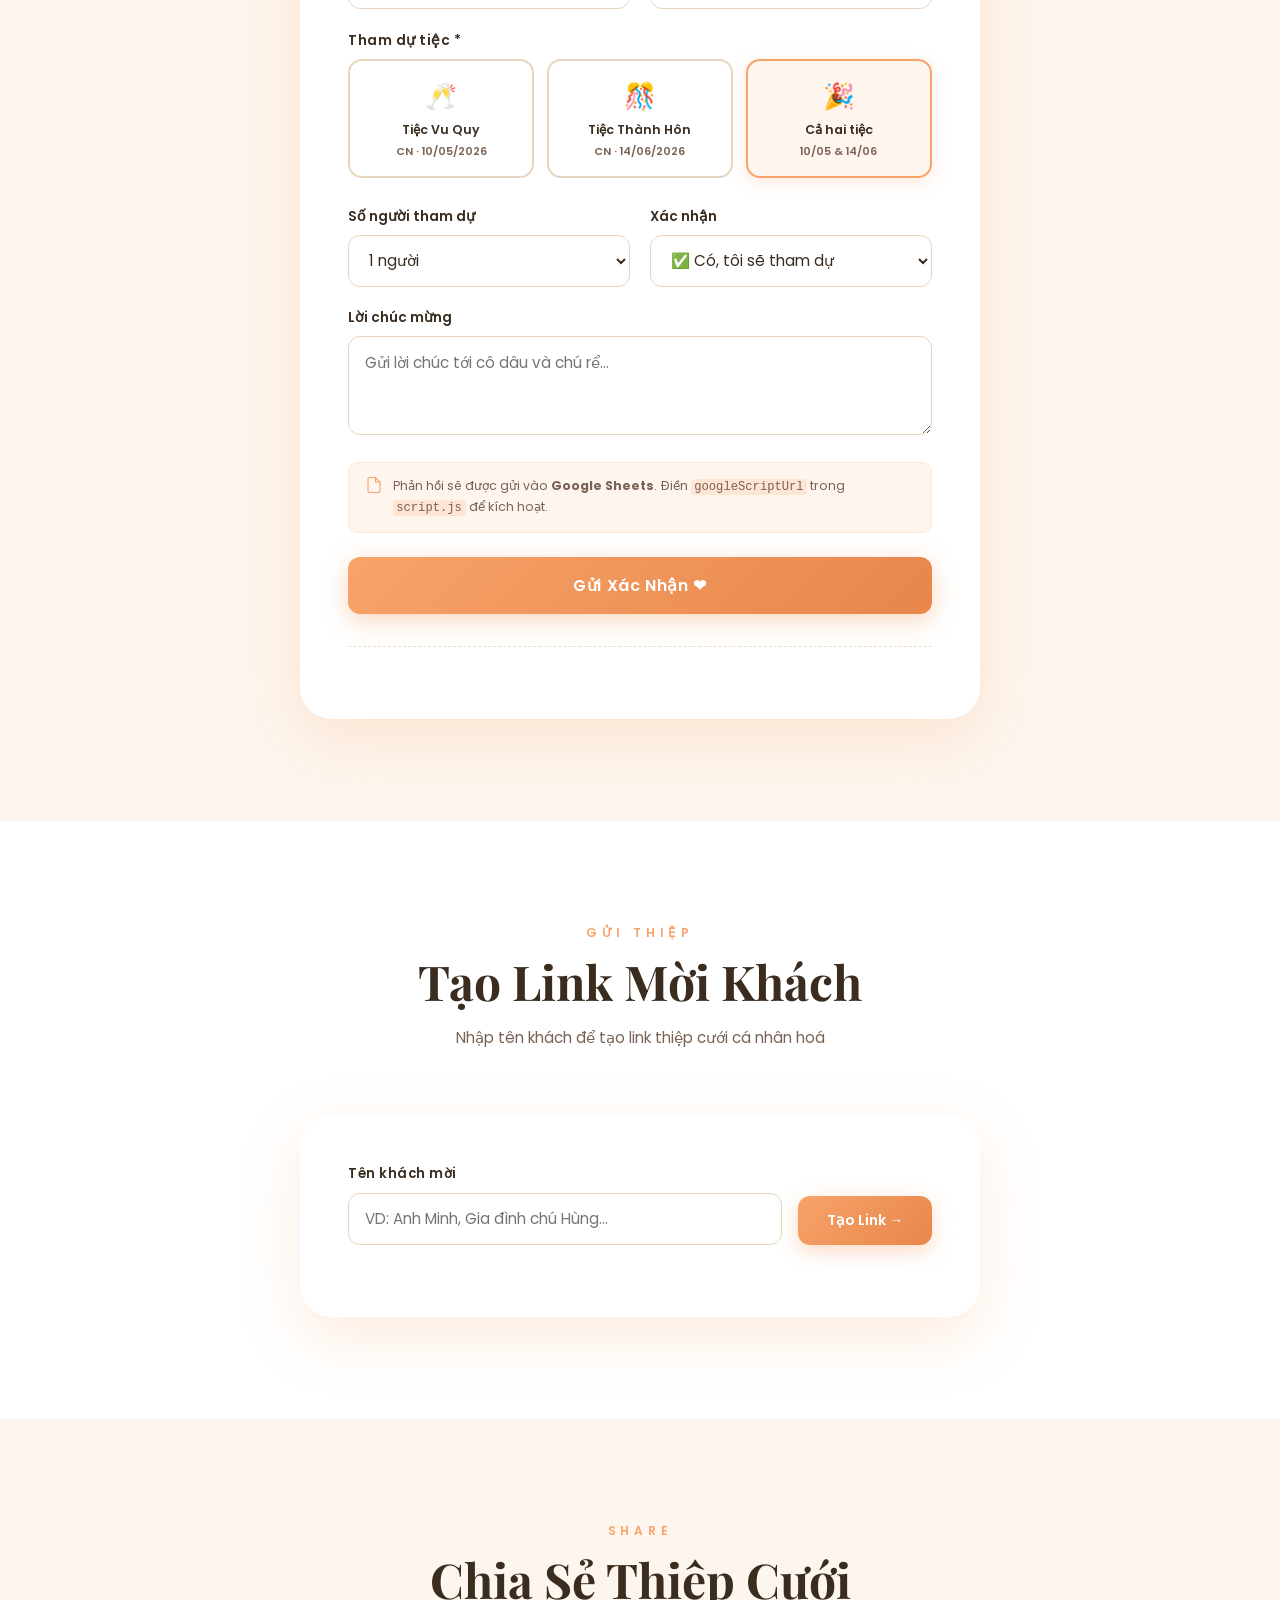
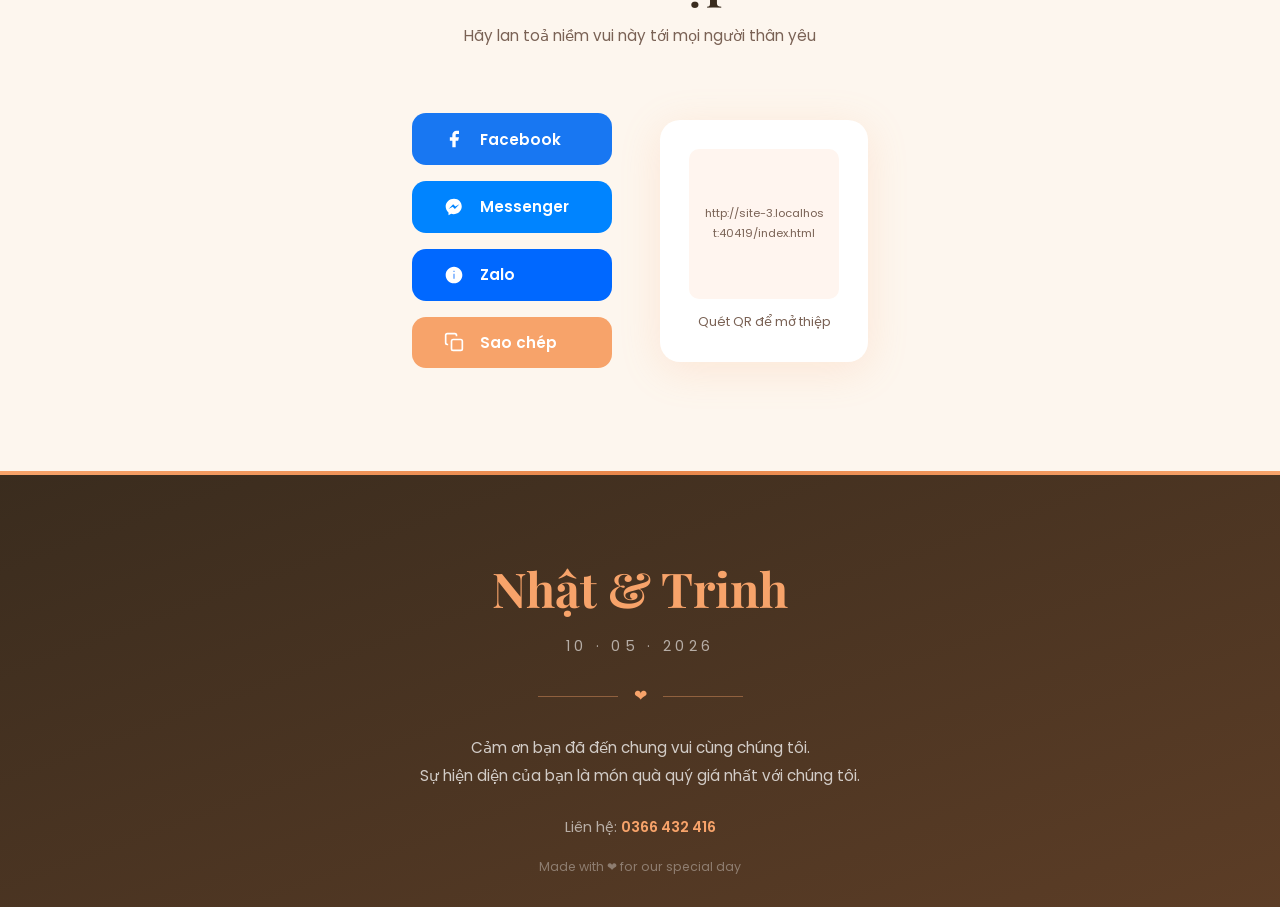
==== commit 4758a3f1: "Update index.html" ====
--- a/index.html
+++ b/index.html
@@ -8,11 +8,11 @@
   <!-- ═══ OPEN GRAPH – preview khi chia sẻ Facebook, Zalo, iMessage ═══ -->
   <!-- og:image PHẢI là URL tuyệt đối khi deploy lên hosting -->
   <!-- Thay YOUR_DOMAIN bằng domain thật, VD: https://nhat-trinh.netlify.app -->
-  <meta property="og:url"          content="https://YOUR_DOMAIN/index.html" />
+  <meta property="og:url"   content="https://mactrucca-cmyk.github.io/Wedding-card/" />
   <meta property="og:type"         content="website" />
   <meta property="og:title"        content="💍 Thiệp Cưới – Nhật &amp; Trinh" />
   <meta property="og:description"  content="Trân trọng kính mời bạn đến chung vui trong ngày trọng đại của chúng tôi · 10 · 05 · 2026" />
-  <meta property="og:image"        content="https://YOUR_DOMAIN/og-image.jpg" />
+  <meta property="og:image" content="https://mactrucca-cmyk.github.io/Wedding-card/og-image.jpg" />
   <meta property="og:image:width"  content="1200" />
   <meta property="og:image:height" content="630" />
   <meta property="og:image:alt"    content="Thiệp cưới Nhật & Trinh – 10/05/2026" />
@@ -23,7 +23,7 @@
   <meta name="twitter:card"        content="summary_large_image" />
   <meta name="twitter:title"       content="💍 Thiệp Cưới – Nhật &amp; Trinh" />
   <meta name="twitter:description" content="Trân trọng kính mời bạn đến chung vui · 10 · 05 · 2026" />
-  <meta name="twitter:image"       content="https://YOUR_DOMAIN/og-image.jpg" />
+  <meta name="twitter:image" content="https://mactrucca-cmyk.github.io/Wedding-card/og-image.jpg" />
 
   <!-- ═══ ZALO / MESSENGER dùng OG tags ở trên ═══ -->
 
@@ -81,10 +81,18 @@
     <div class="hero-sep anim-up d1"><span></span><em>✦</em><span></span></div>
 
     <!-- Lời mời – TO & ĐẬM -->
-    <p class="hero-eyebrow-invite anim-up d2">Trân trọng kính mời</p>
+    <p class="hero-eyebrow-invite anim-up d2">TRÂN TRỌNG KÍNH MỜI</p>
 
     <!-- Tên khách – chỉ hiện khi ?guest= -->
     <div class="guest-greeting anim-up d2" id="guestGreeting"></div>
+
+    <!-- QR link khách – chỉ hiện khi ?guest=, thay thế share/guestLink -->
+    <div class="hero-guest-qr hidden" id="heroGuestQr">
+      <div class="hgq-box">
+        <div id="hgqQrBox"></div>
+        <p>Chia sẻ thiệp này</p>
+      </div>
+    </div>
 
     <p class="hero-quote anim-up d3">"Hành trình của hai trái tim hòa làm một,<br>bắt đầu từ hôm nay và kéo dài mãi mãi"</p>
     <button class="btn-open anim-up d4" onclick="scrollTo('loveStory')">
@@ -274,13 +282,6 @@
       <div id="rsvpGuestList" class="rsvp-guests"></div>
     </div>
   </div>
-      <!-- QR link khách – chỉ hiện khi ?guest=, thay thế share/guestLink -->
-    <div class="hero-guest-qr hidden" id="heroGuestQr">
-      <div class="hgq-box">
-        <div id="hgqQrBox"></div>
-        <p>Chia sẻ thiệp này</p>
-      </div>
-    </div>
 </section>
 
 <!-- ===================== TẠO LINK MỜI KHÁCH (chủ thiệp thấy) ===================== -->
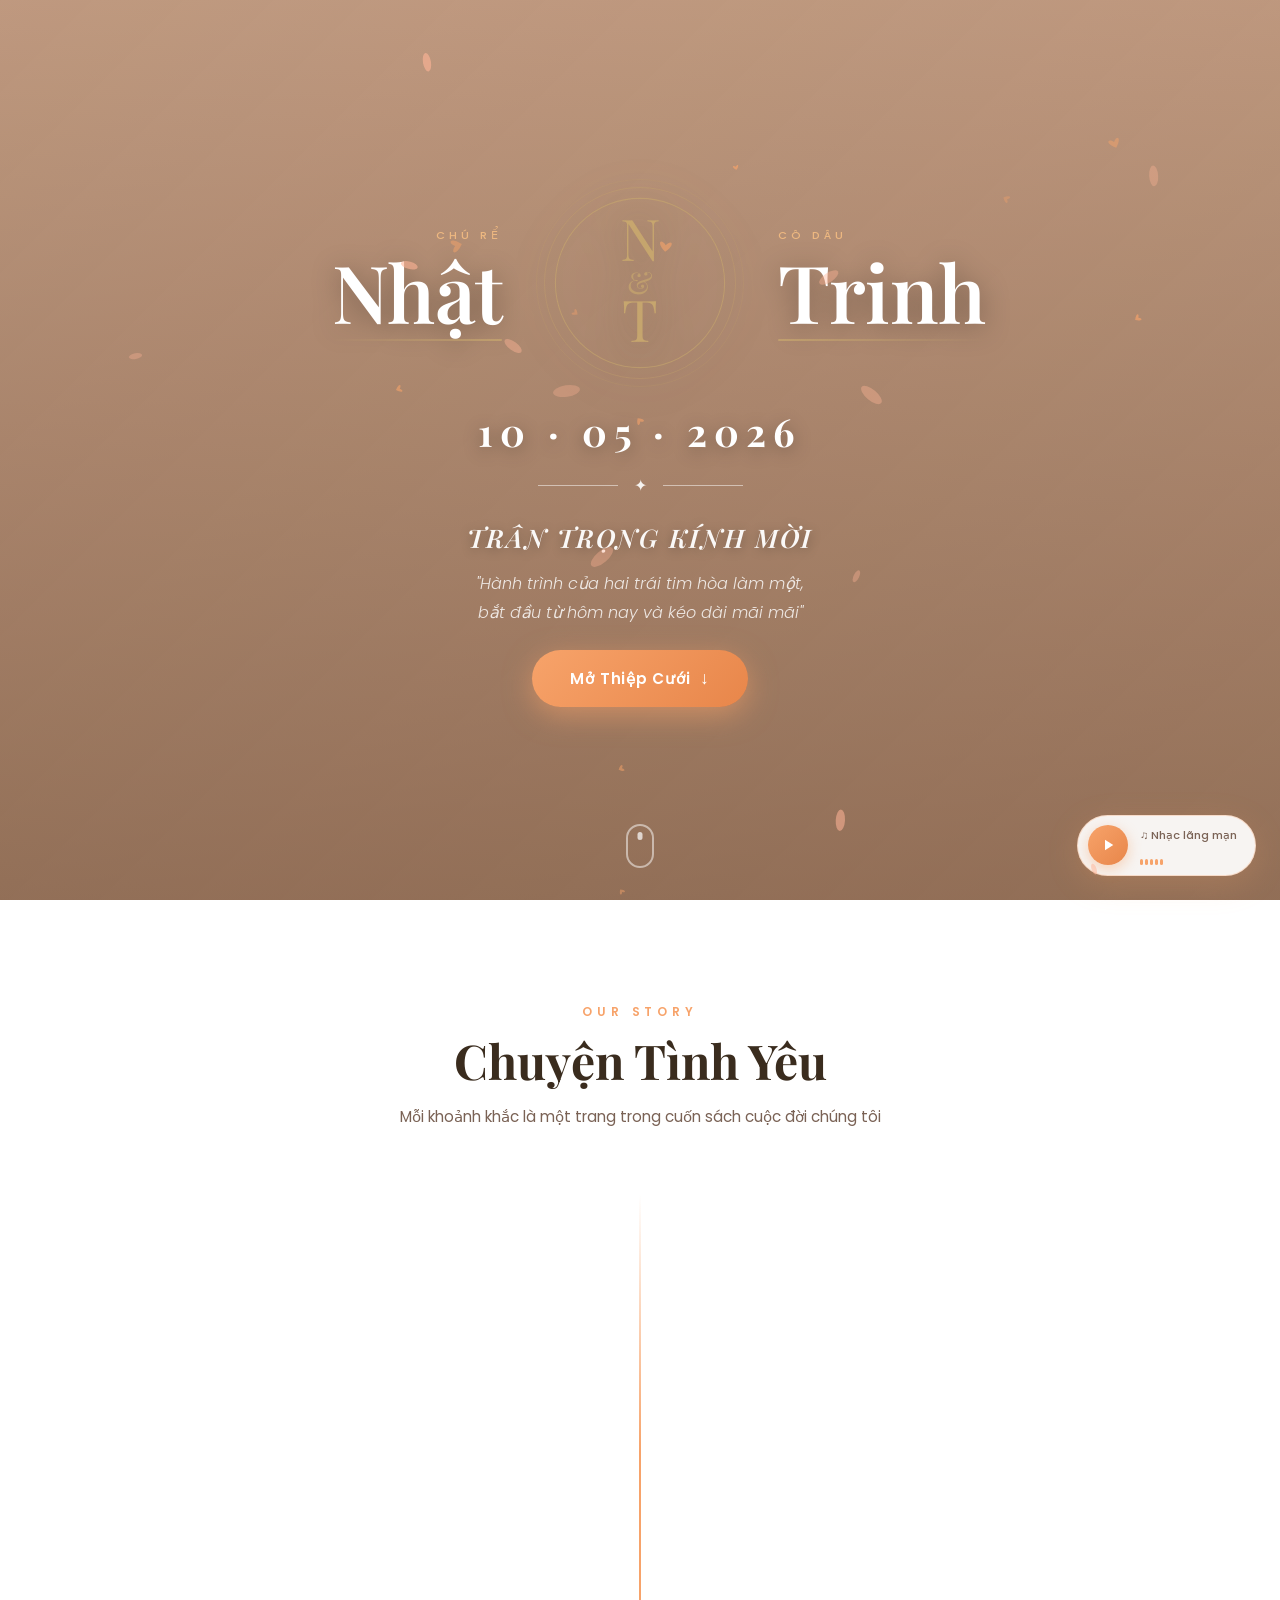
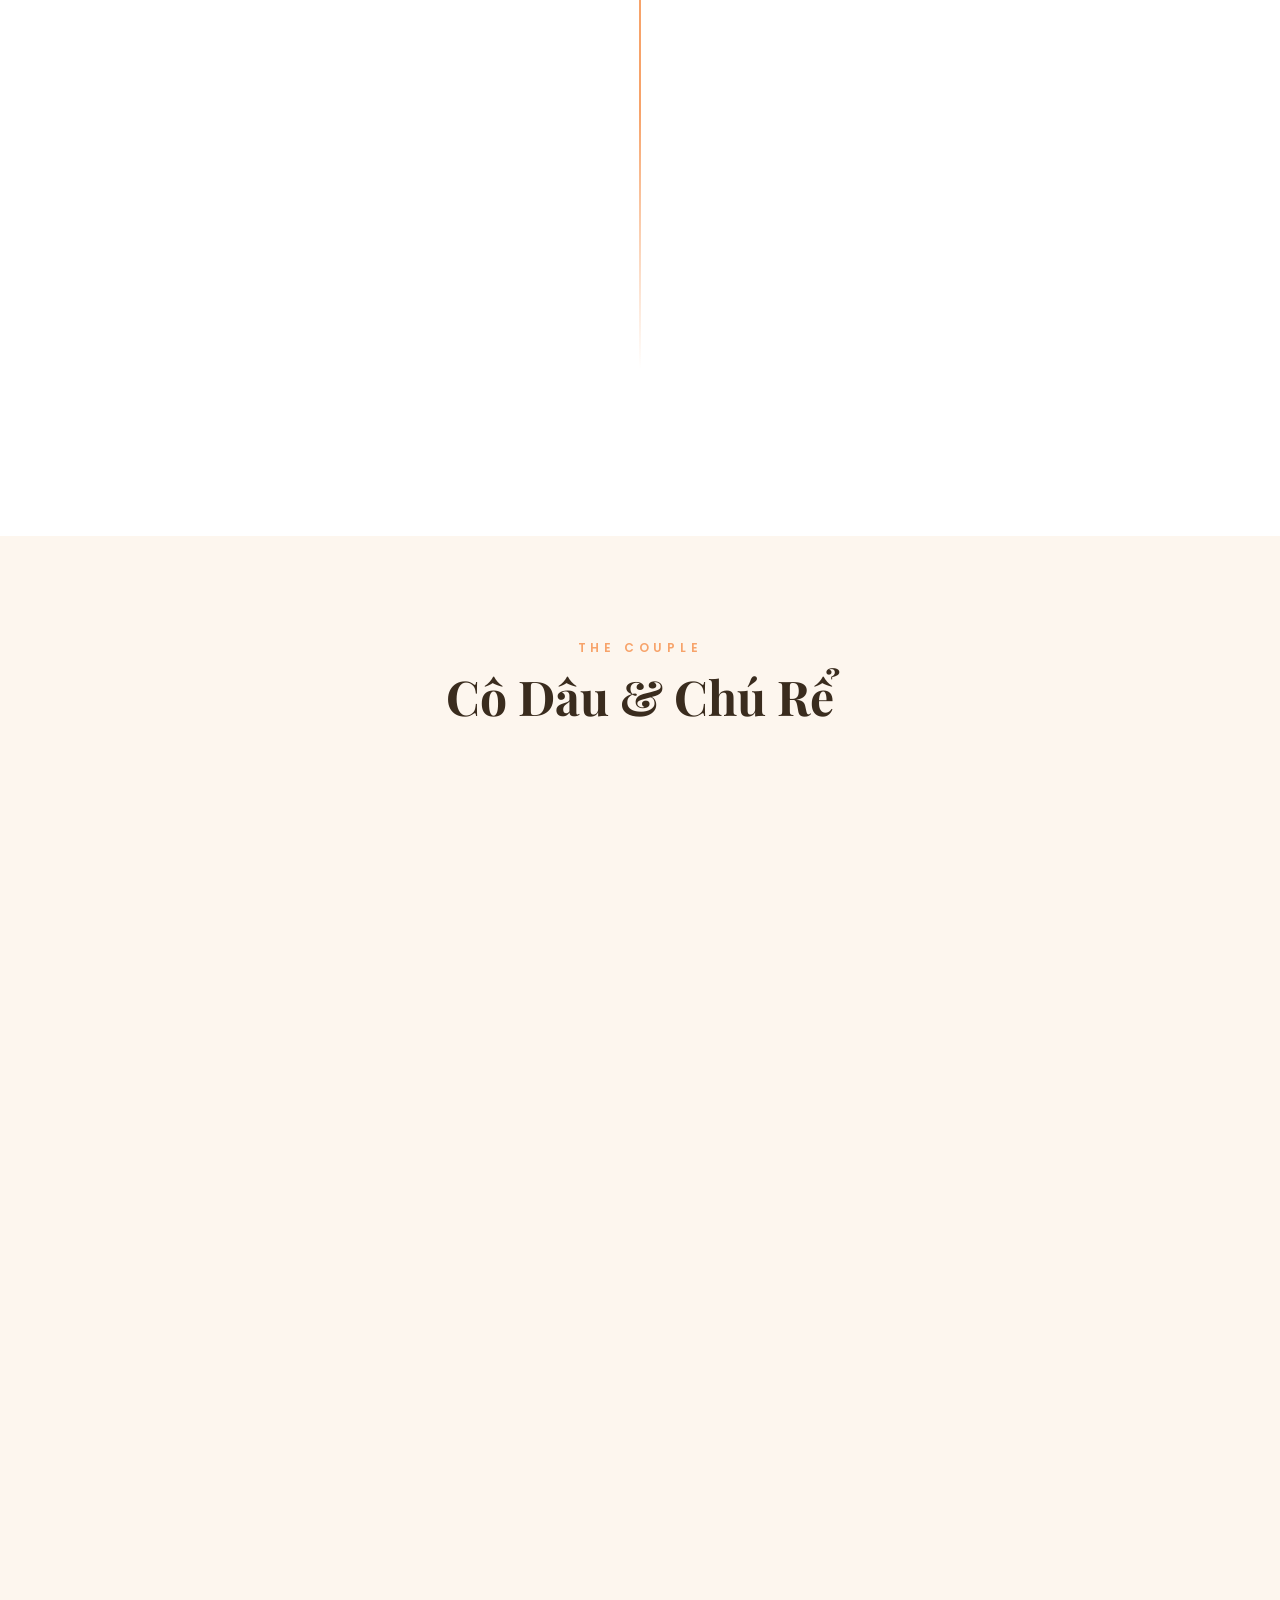
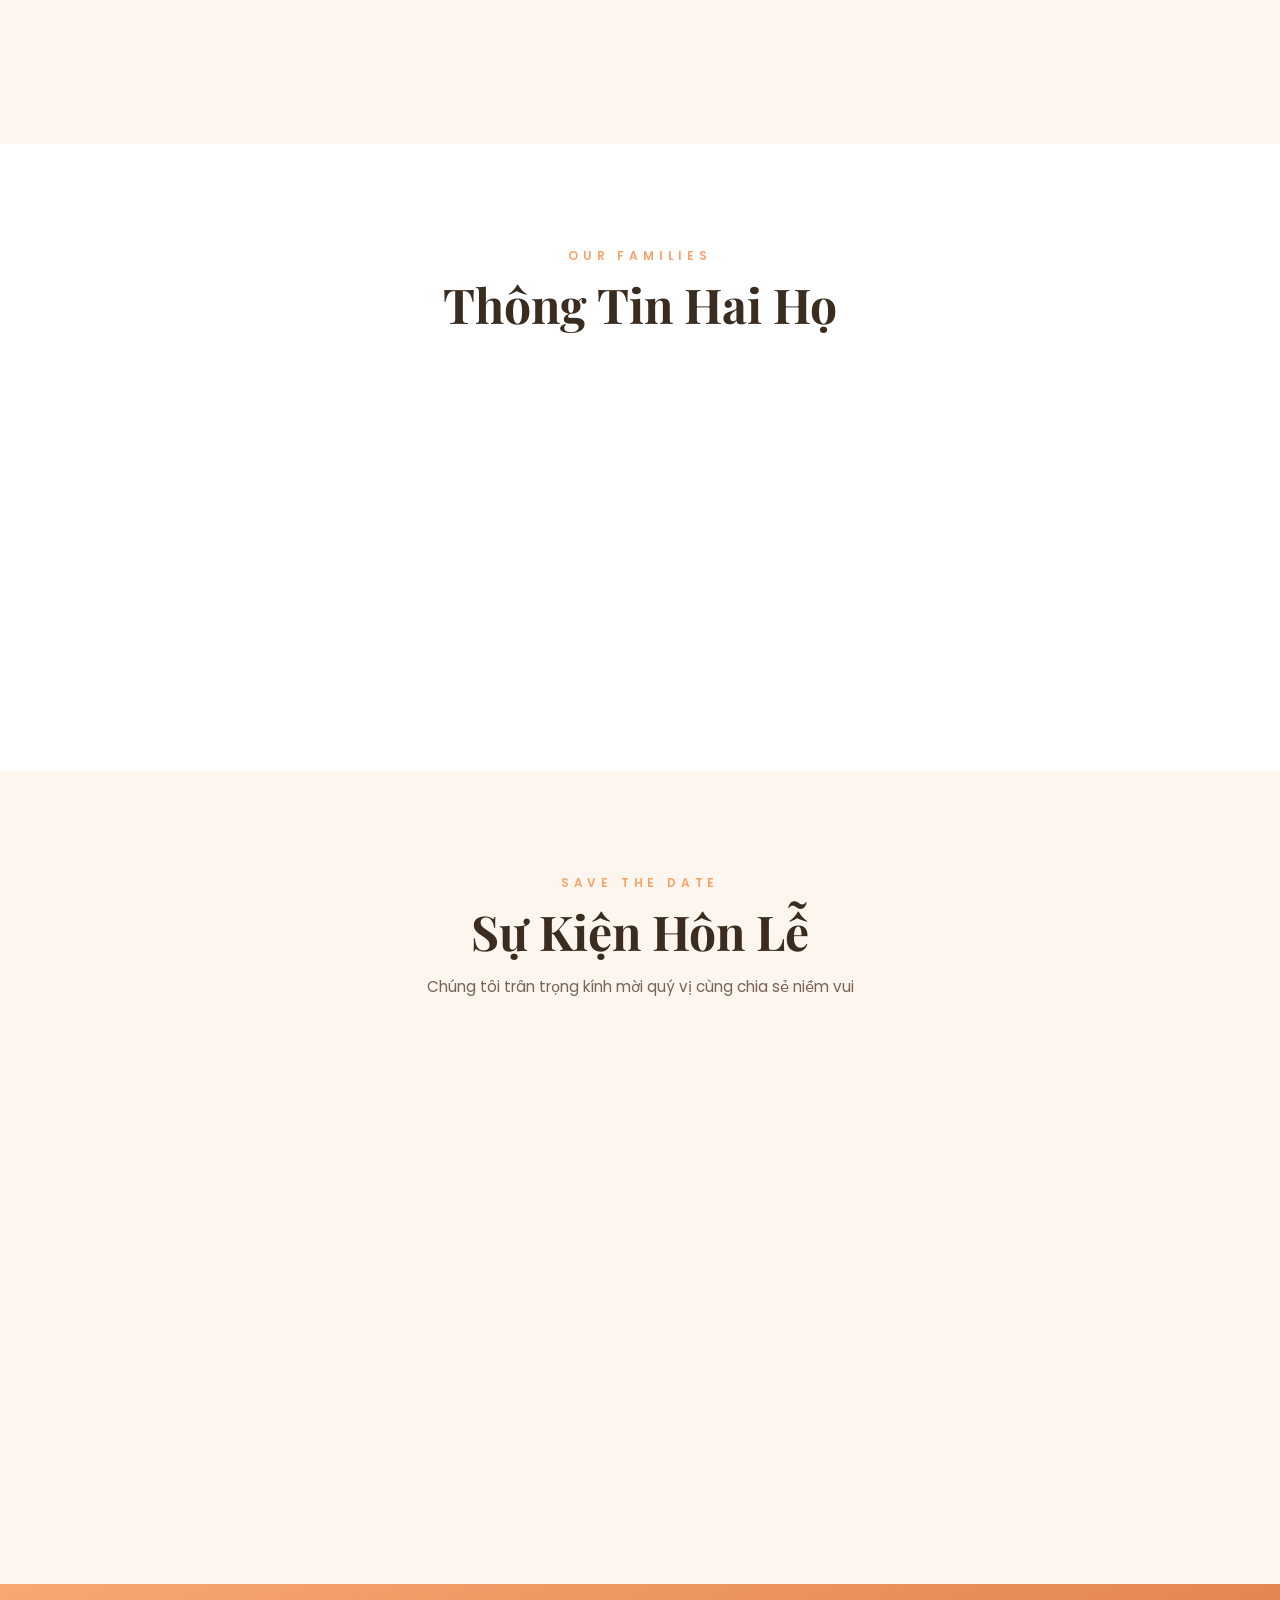
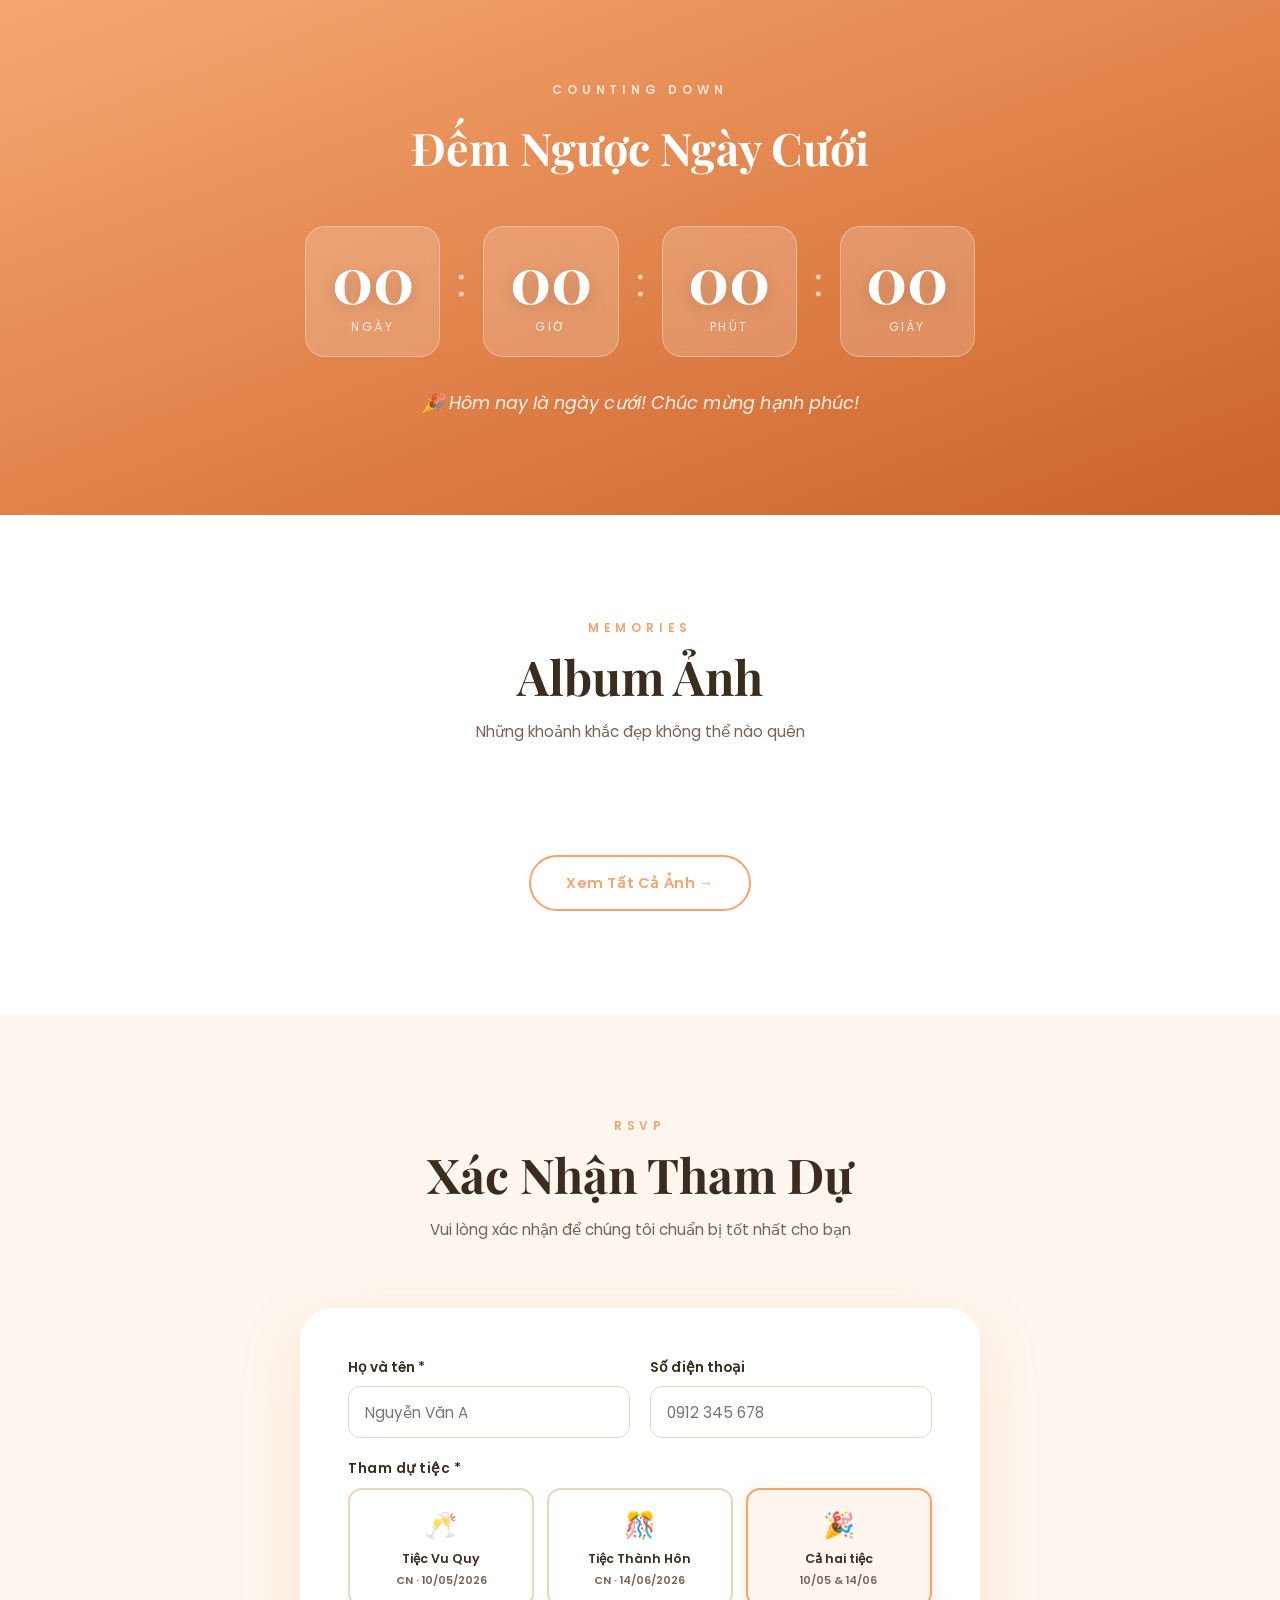
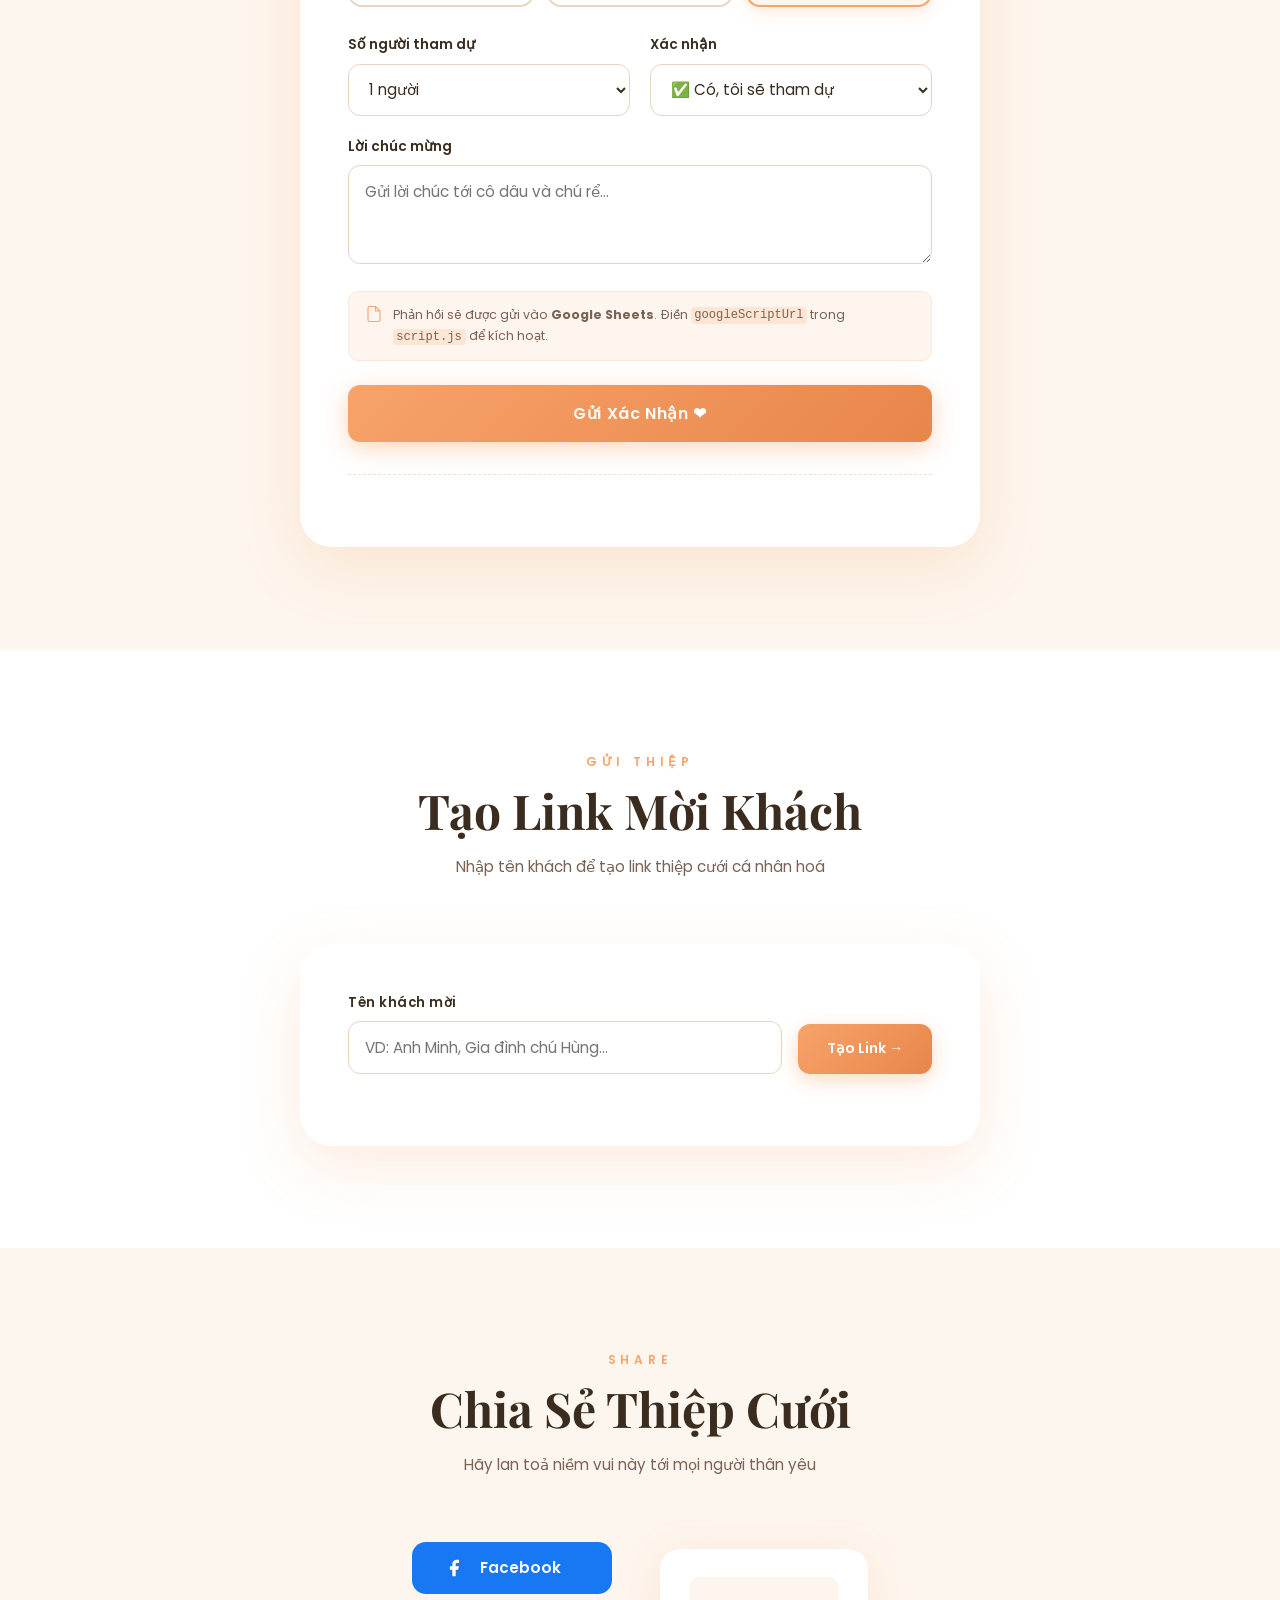
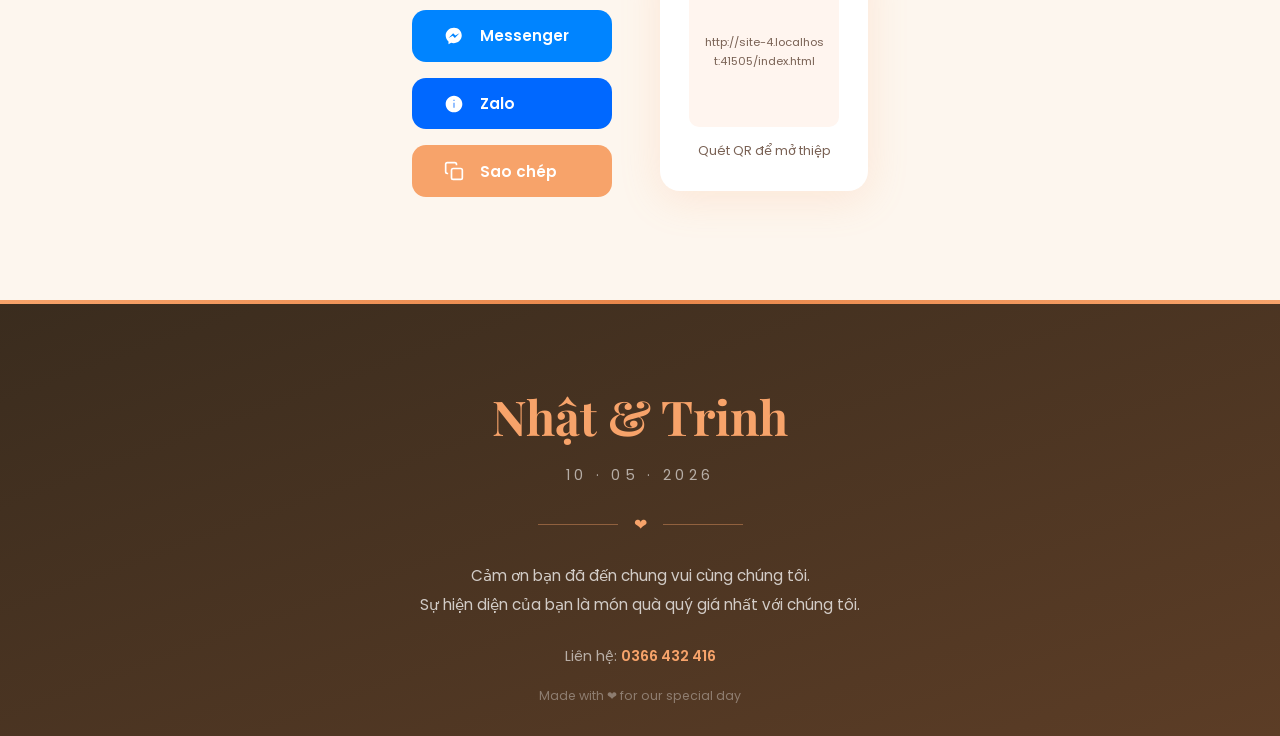
==== commit c9713841: "Reintroduce QR link section for guests" ====
--- a/index.html
+++ b/index.html
@@ -85,14 +85,6 @@
 
     <!-- Tên khách – chỉ hiện khi ?guest= -->
     <div class="guest-greeting anim-up d2" id="guestGreeting"></div>
-
-    <!-- QR link khách – chỉ hiện khi ?guest=, thay thế share/guestLink -->
-    <div class="hero-guest-qr hidden" id="heroGuestQr">
-      <div class="hgq-box">
-        <div id="hgqQrBox"></div>
-        <p>Chia sẻ thiệp này</p>
-      </div>
-    </div>
 
     <p class="hero-quote anim-up d3">"Hành trình của hai trái tim hòa làm một,<br>bắt đầu từ hôm nay và kéo dài mãi mãi"</p>
     <button class="btn-open anim-up d4" onclick="scrollTo('loveStory')">
@@ -282,6 +274,13 @@
       <div id="rsvpGuestList" class="rsvp-guests"></div>
     </div>
   </div>
+      <!-- QR link khách – chỉ hiện khi ?guest=, thay thế share/guestLink -->
+    <div class="hero-guest-qr hidden" id="heroGuestQr">
+      <div class="hgq-box">
+        <div id="hgqQrBox"></div>
+        <p>Chia sẻ thiệp này</p>
+      </div>
+    </div>
 </section>
 
 <!-- ===================== TẠO LINK MỜI KHÁCH (chủ thiệp thấy) ===================== -->
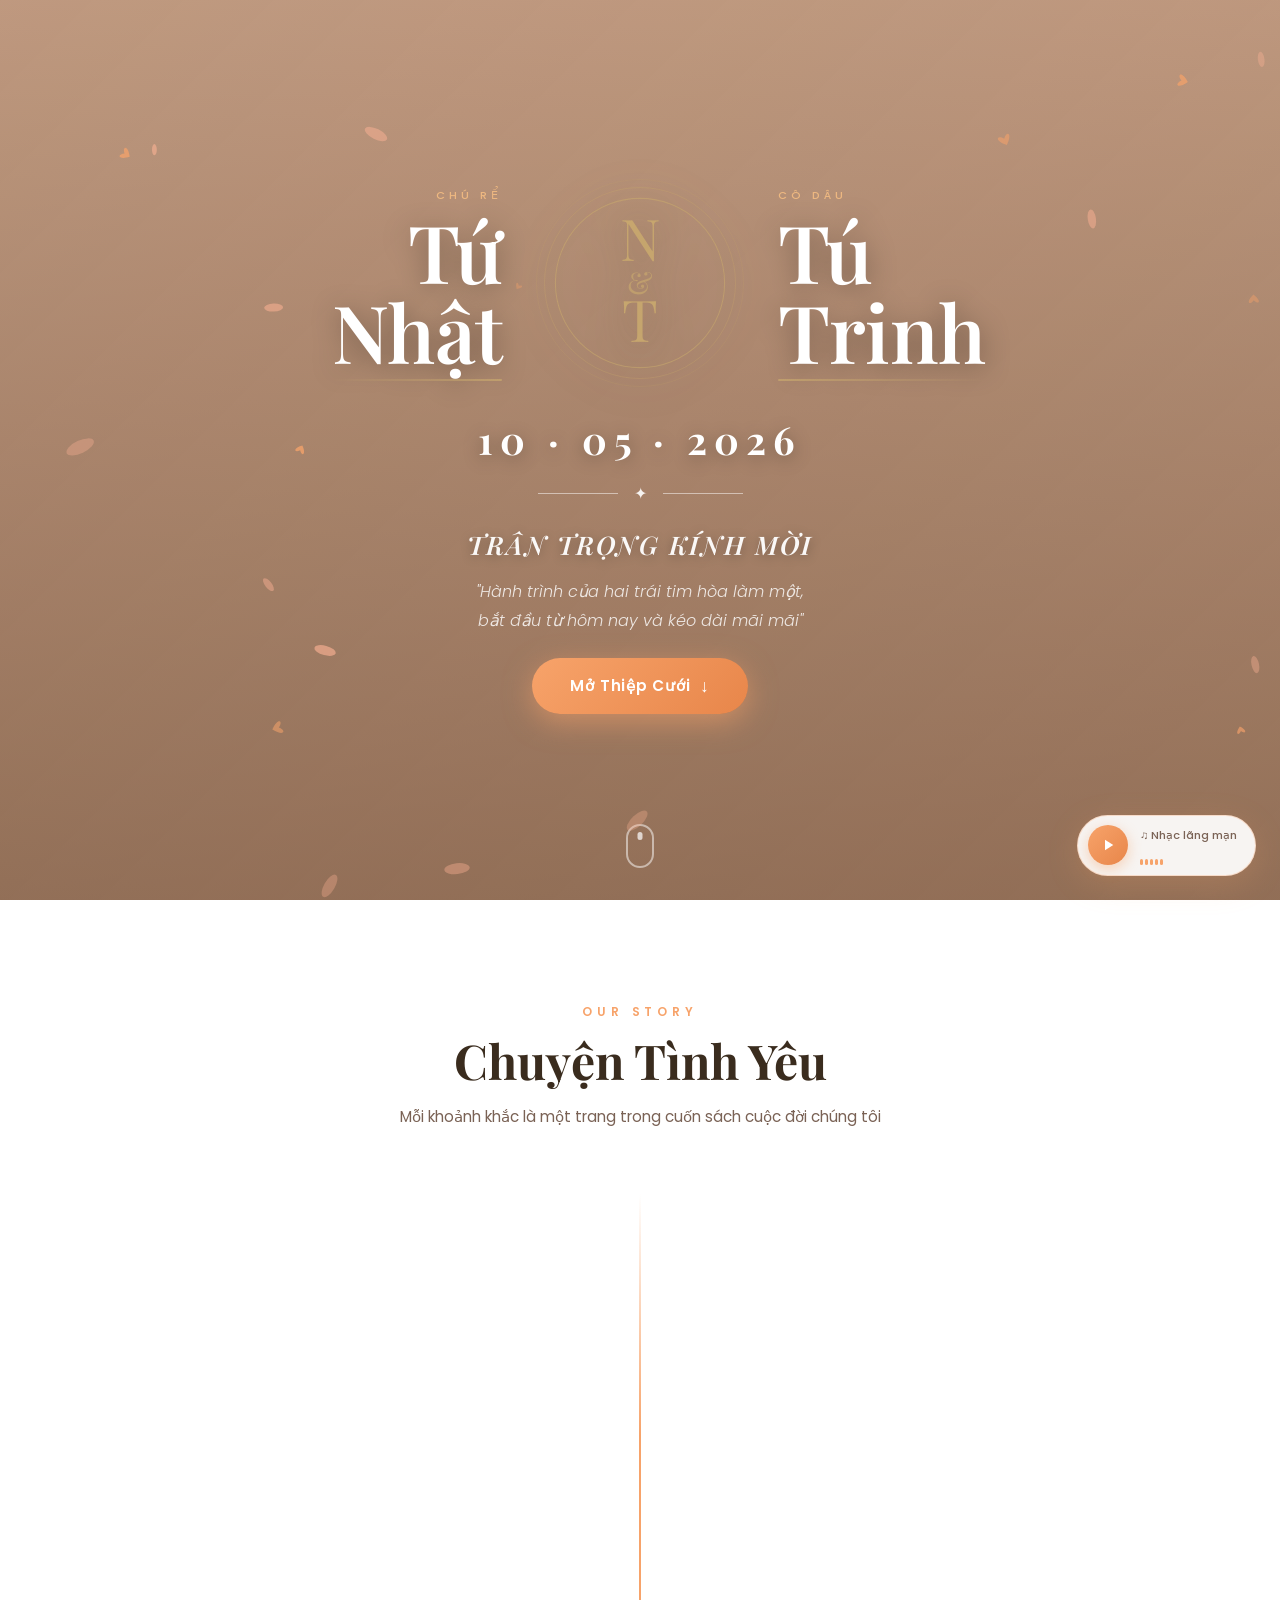
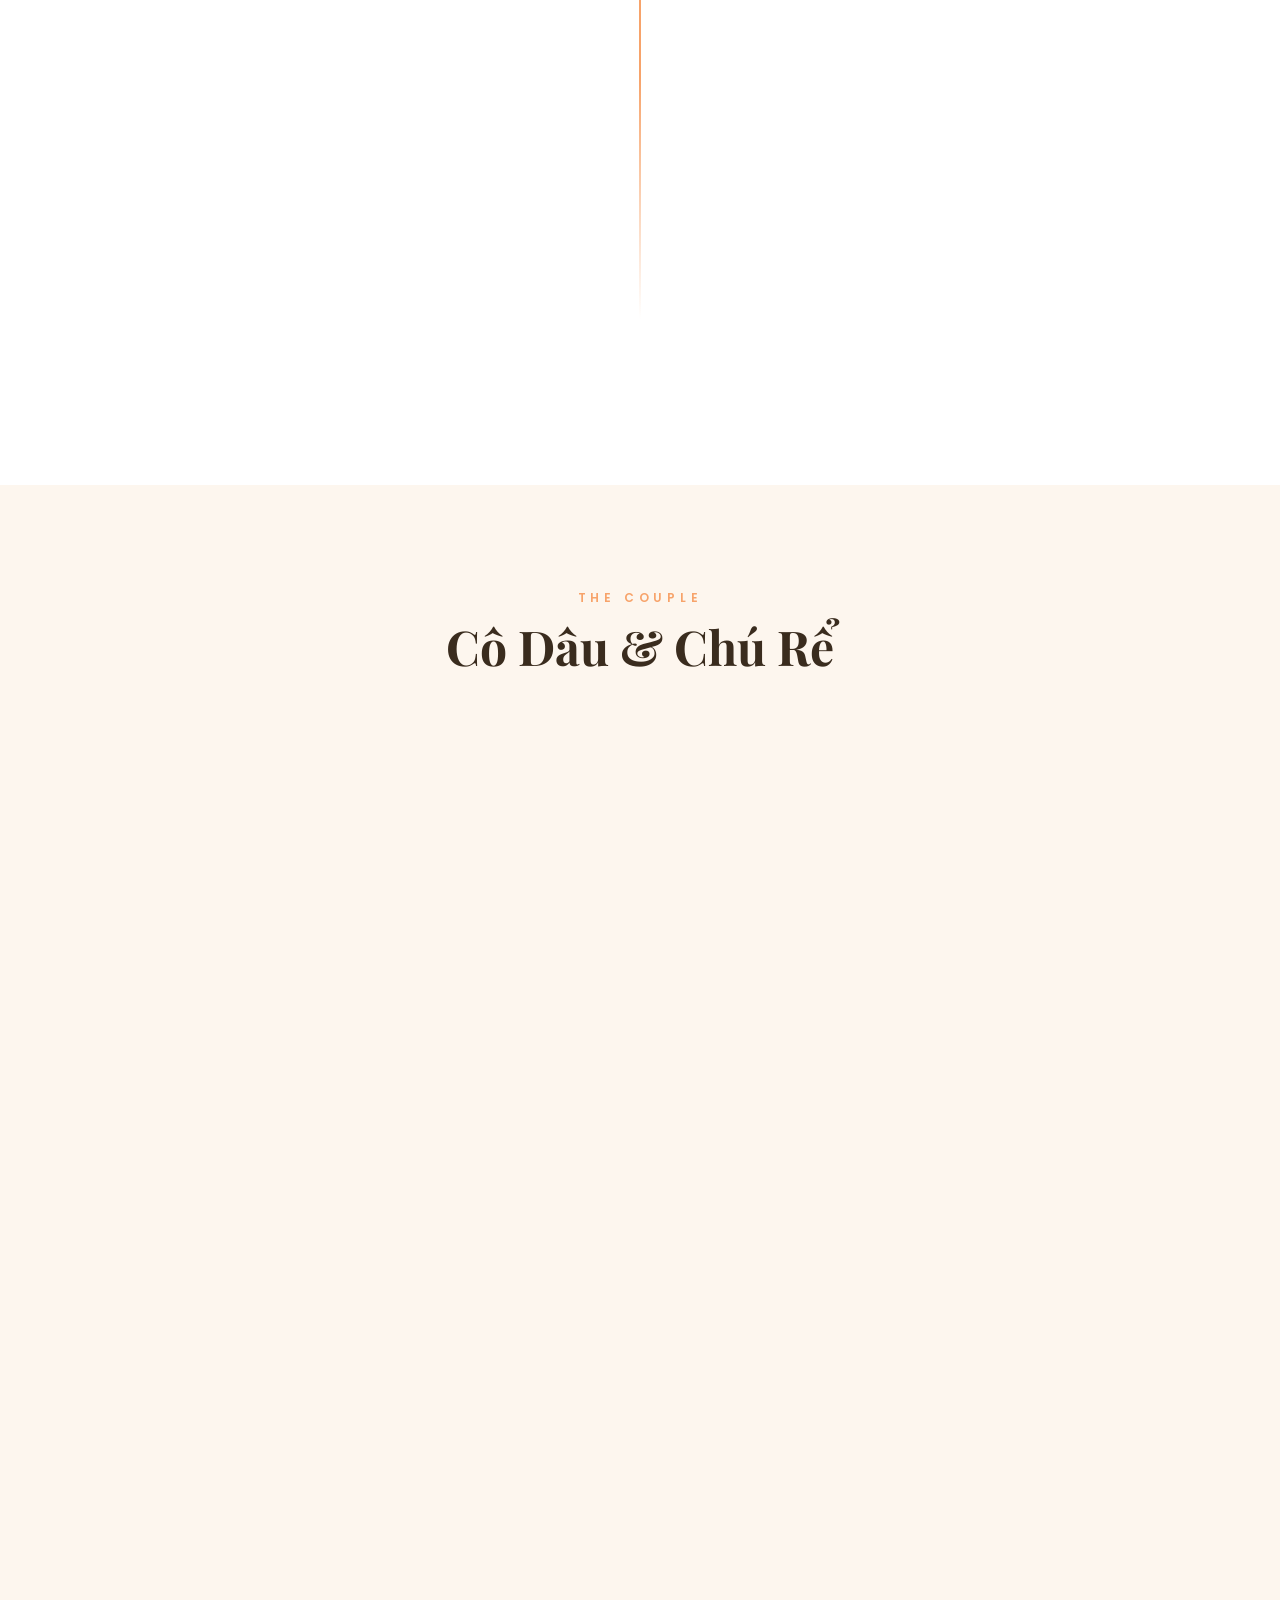
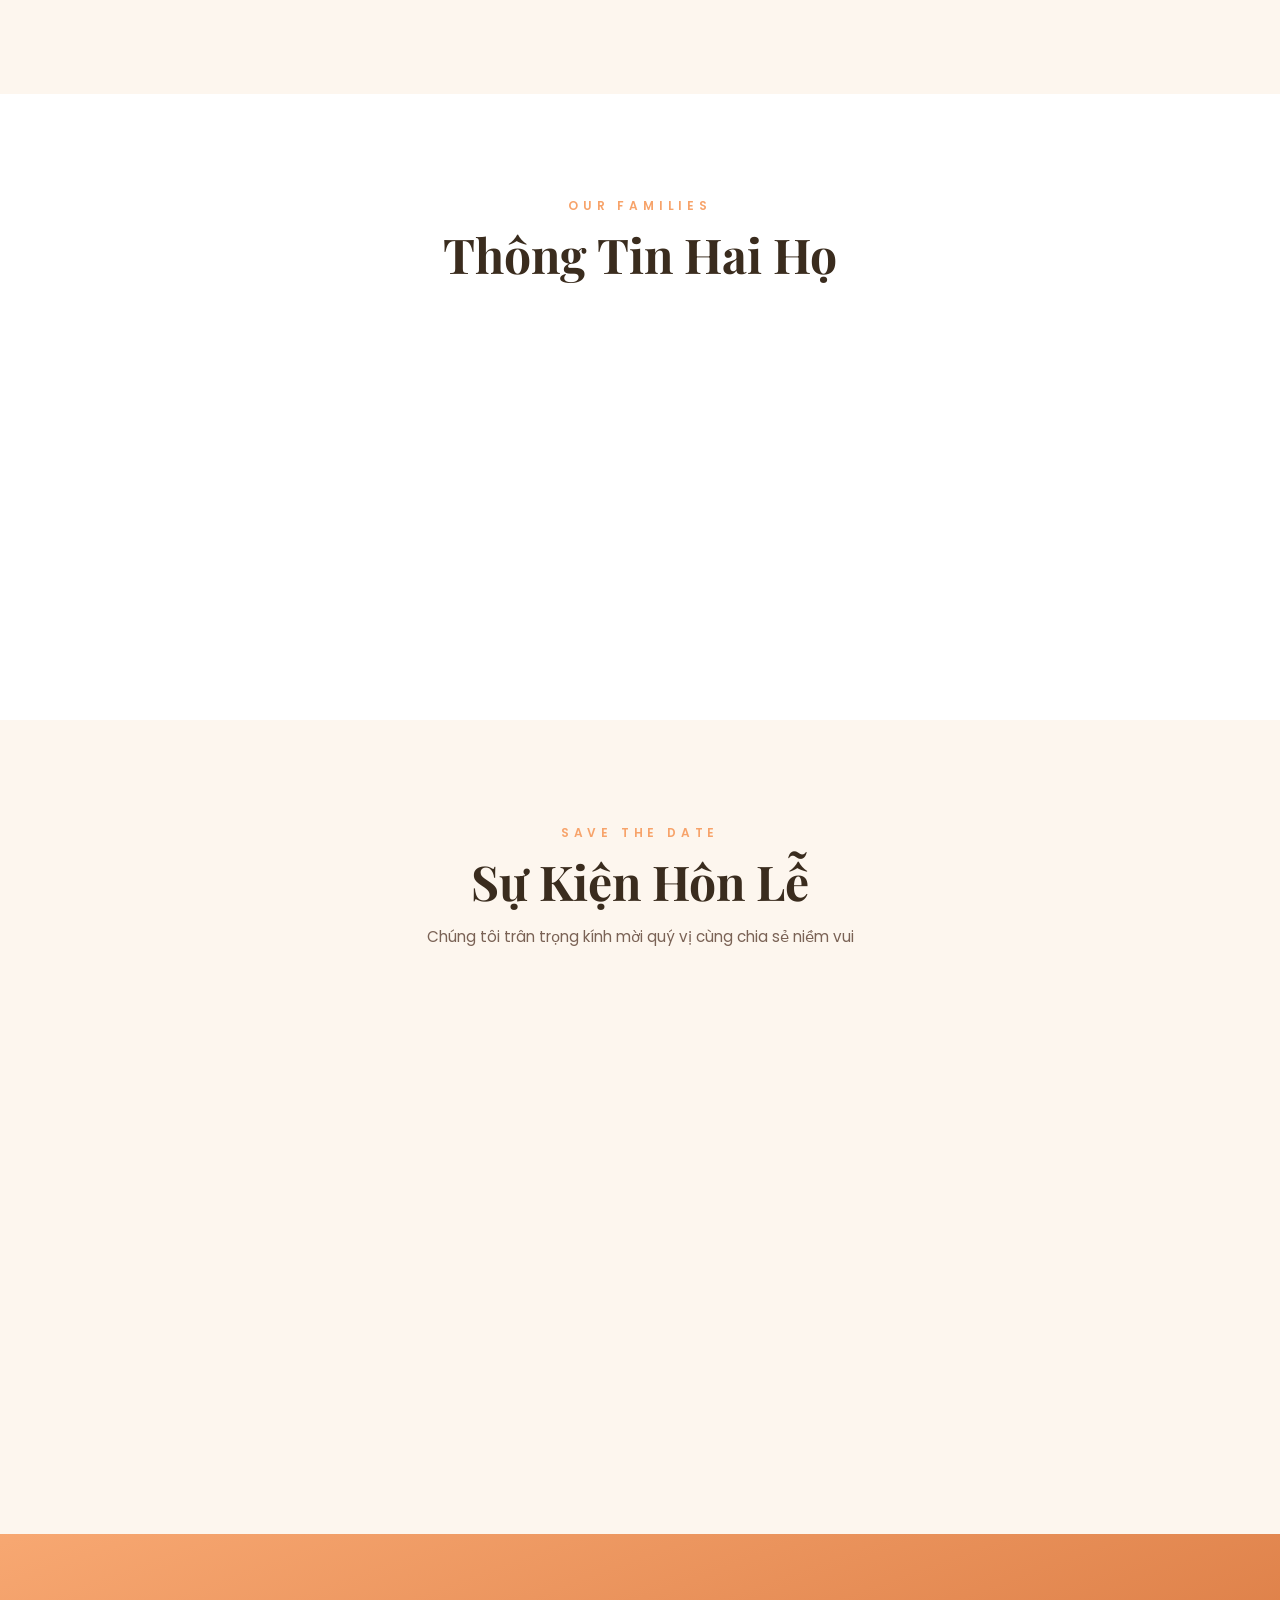
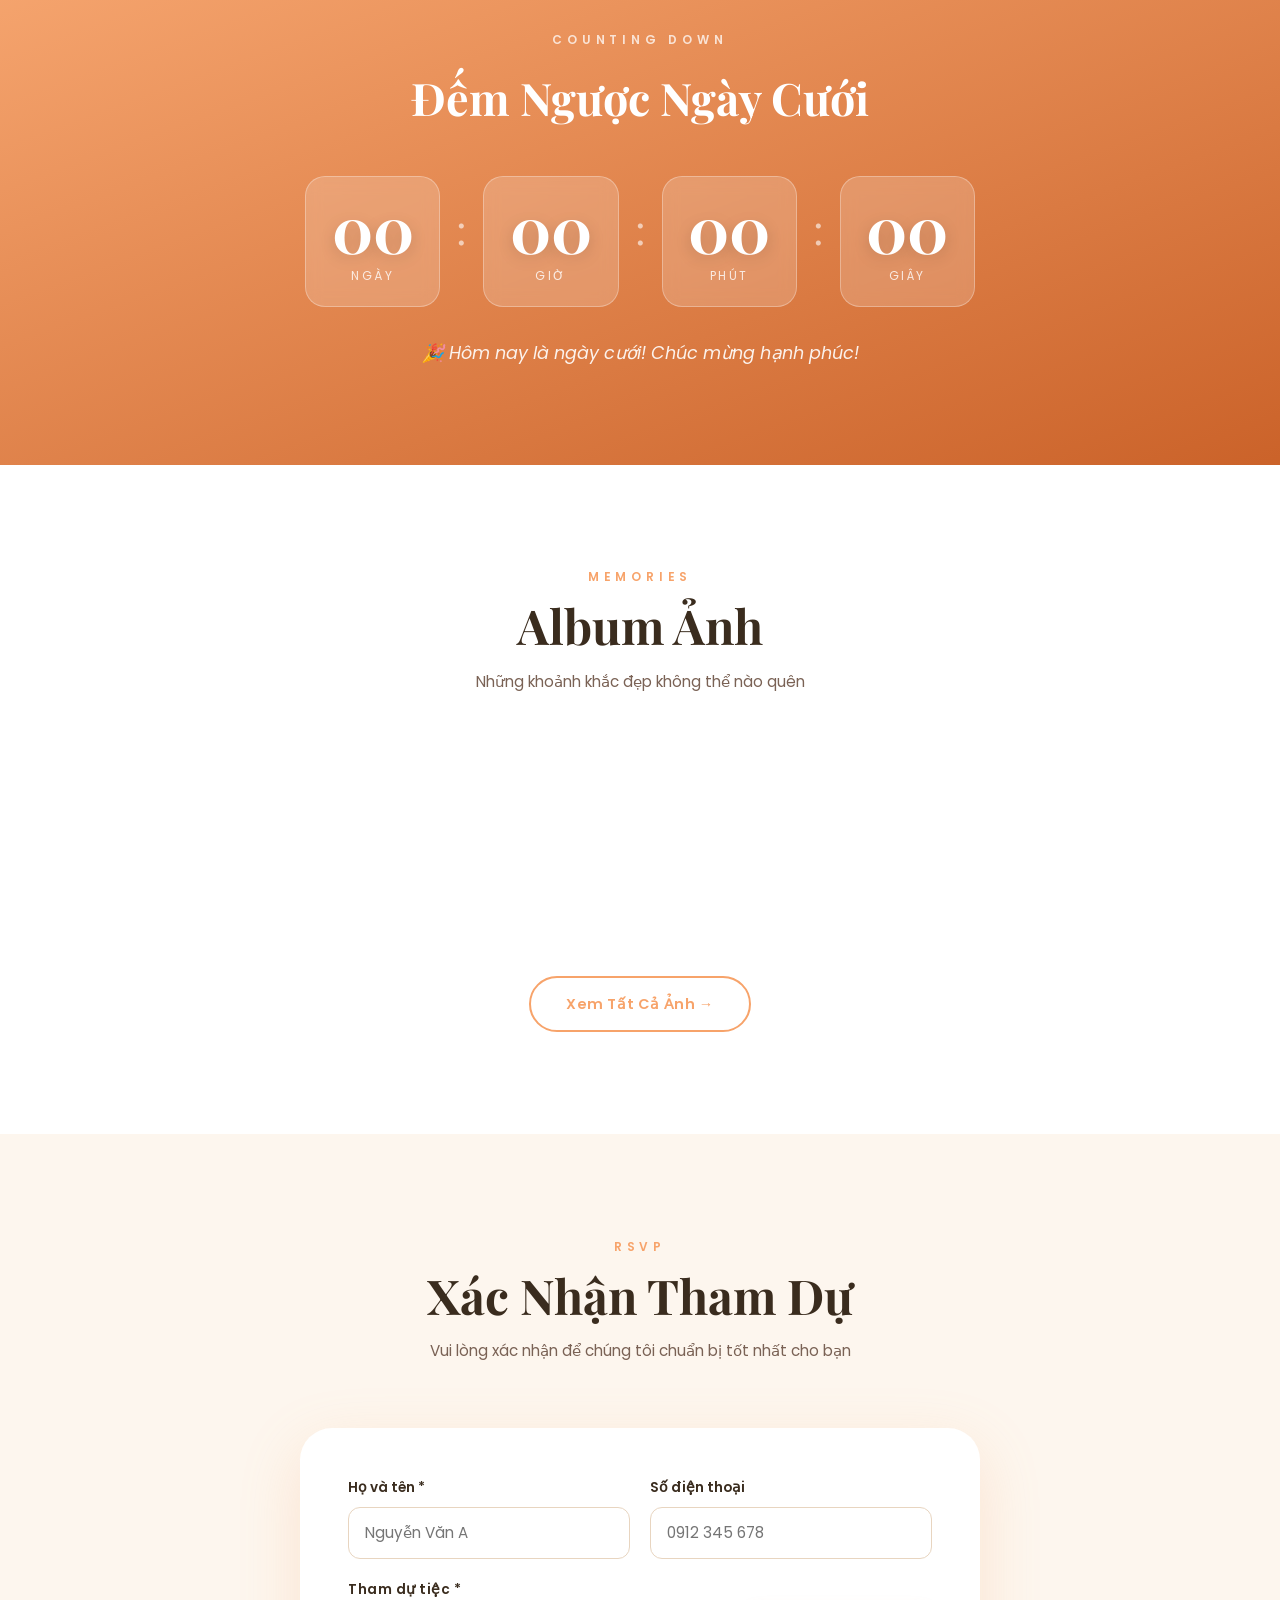
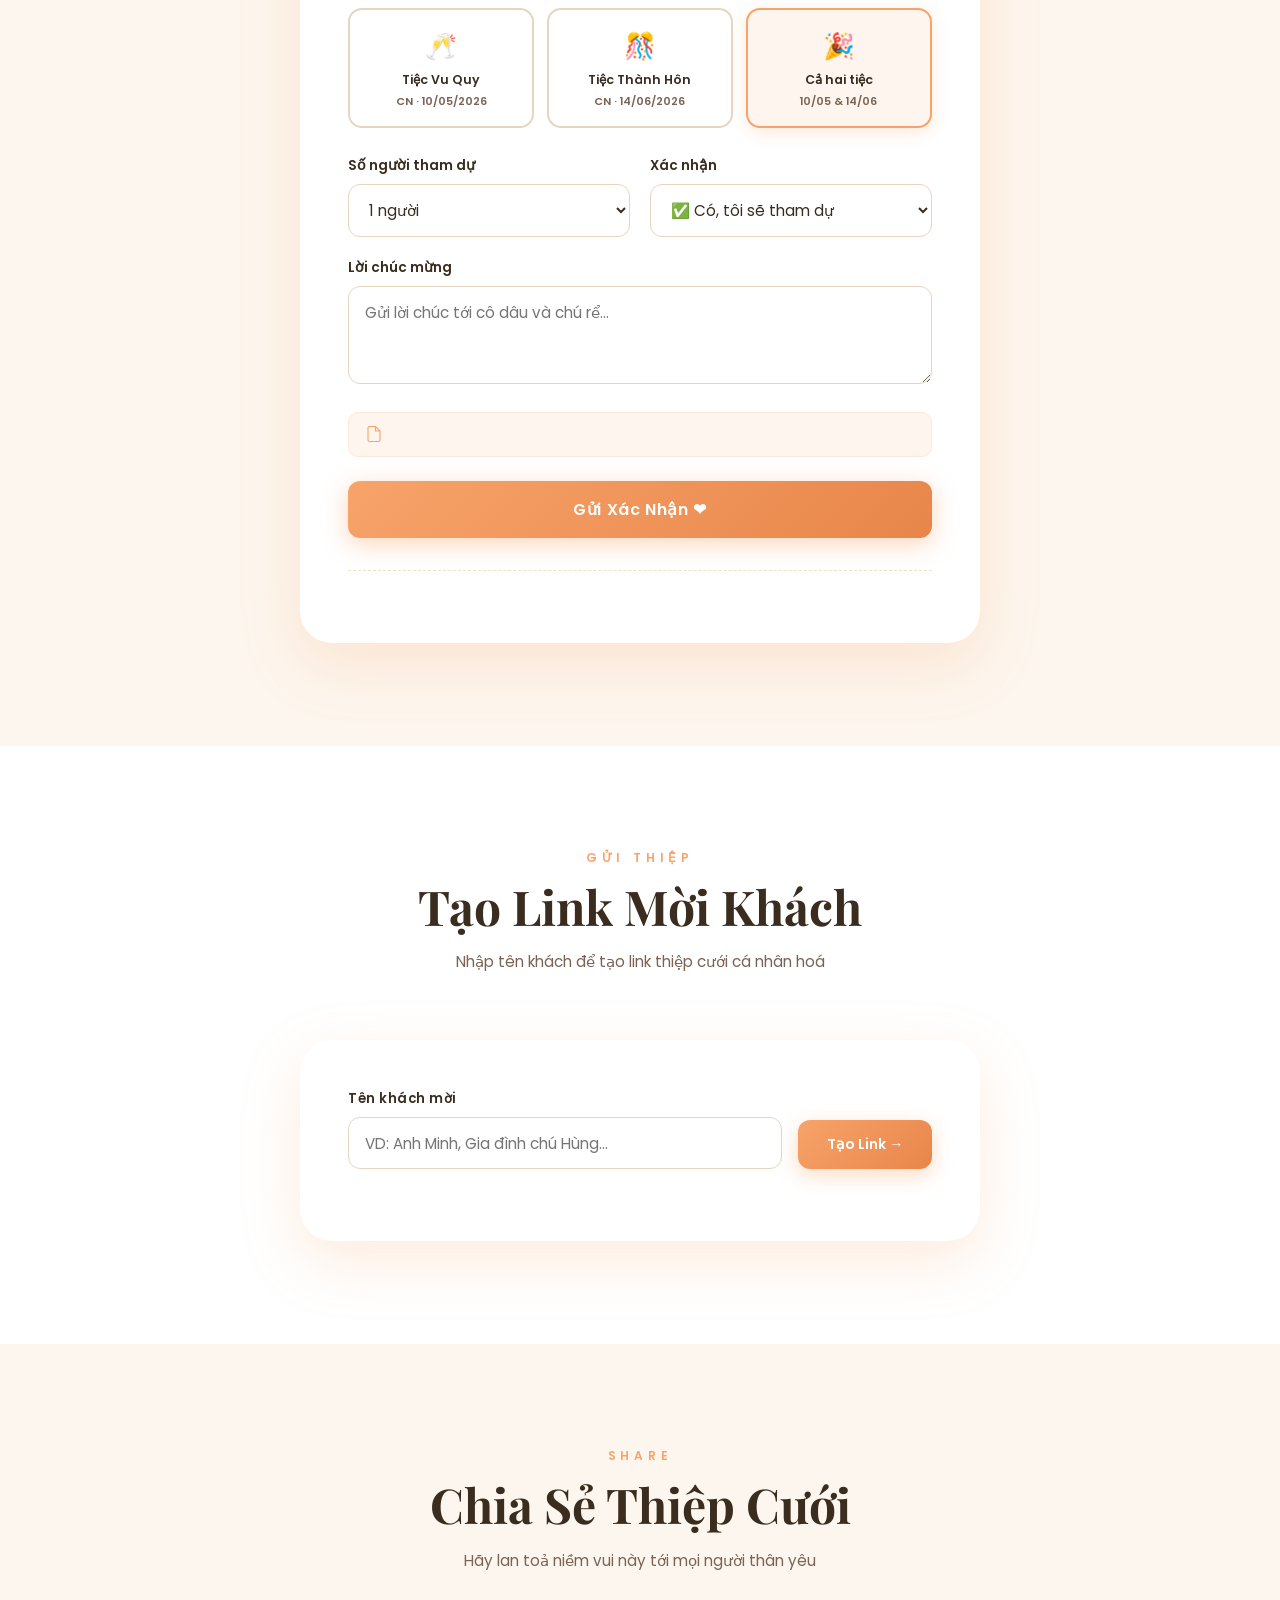
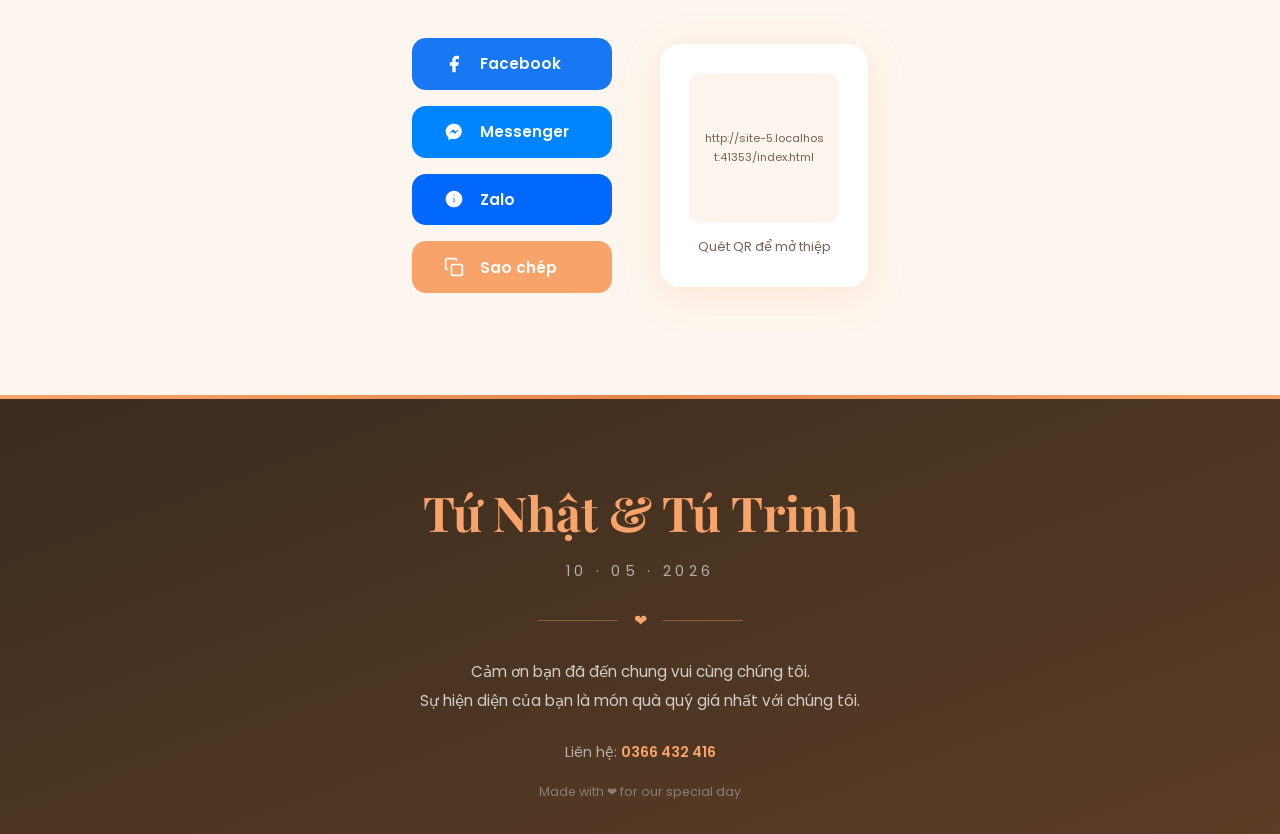
==== commit bdd90c6e: "Update index.html" ====
--- a/index.html
+++ b/index.html
@@ -255,7 +255,6 @@
         <!-- Ghi chú Google Sheet -->
         <div class="rsvp-sheet-note" id="rsvpSheetNote">
           <svg viewBox="0 0 24 24" fill="none" stroke="currentColor" stroke-width="1.5" style="flex-shrink:0;width:18px;height:18px;color:var(--orange)"><path d="M14 2H6a2 2 0 00-2 2v16a2 2 0 002 2h12a2 2 0 002-2V8z"/><polyline points="14 2 14 8 20 8"/></svg>
-          <span>Phản hồi sẽ được gửi vào <strong>Google Sheets</strong>. Điền <code>googleScriptUrl</code> trong <code>script.js</code> để kích hoạt.</span>
         </div>
 
         <button type="submit" class="btn-submit" id="rsvpSubmitBtn">
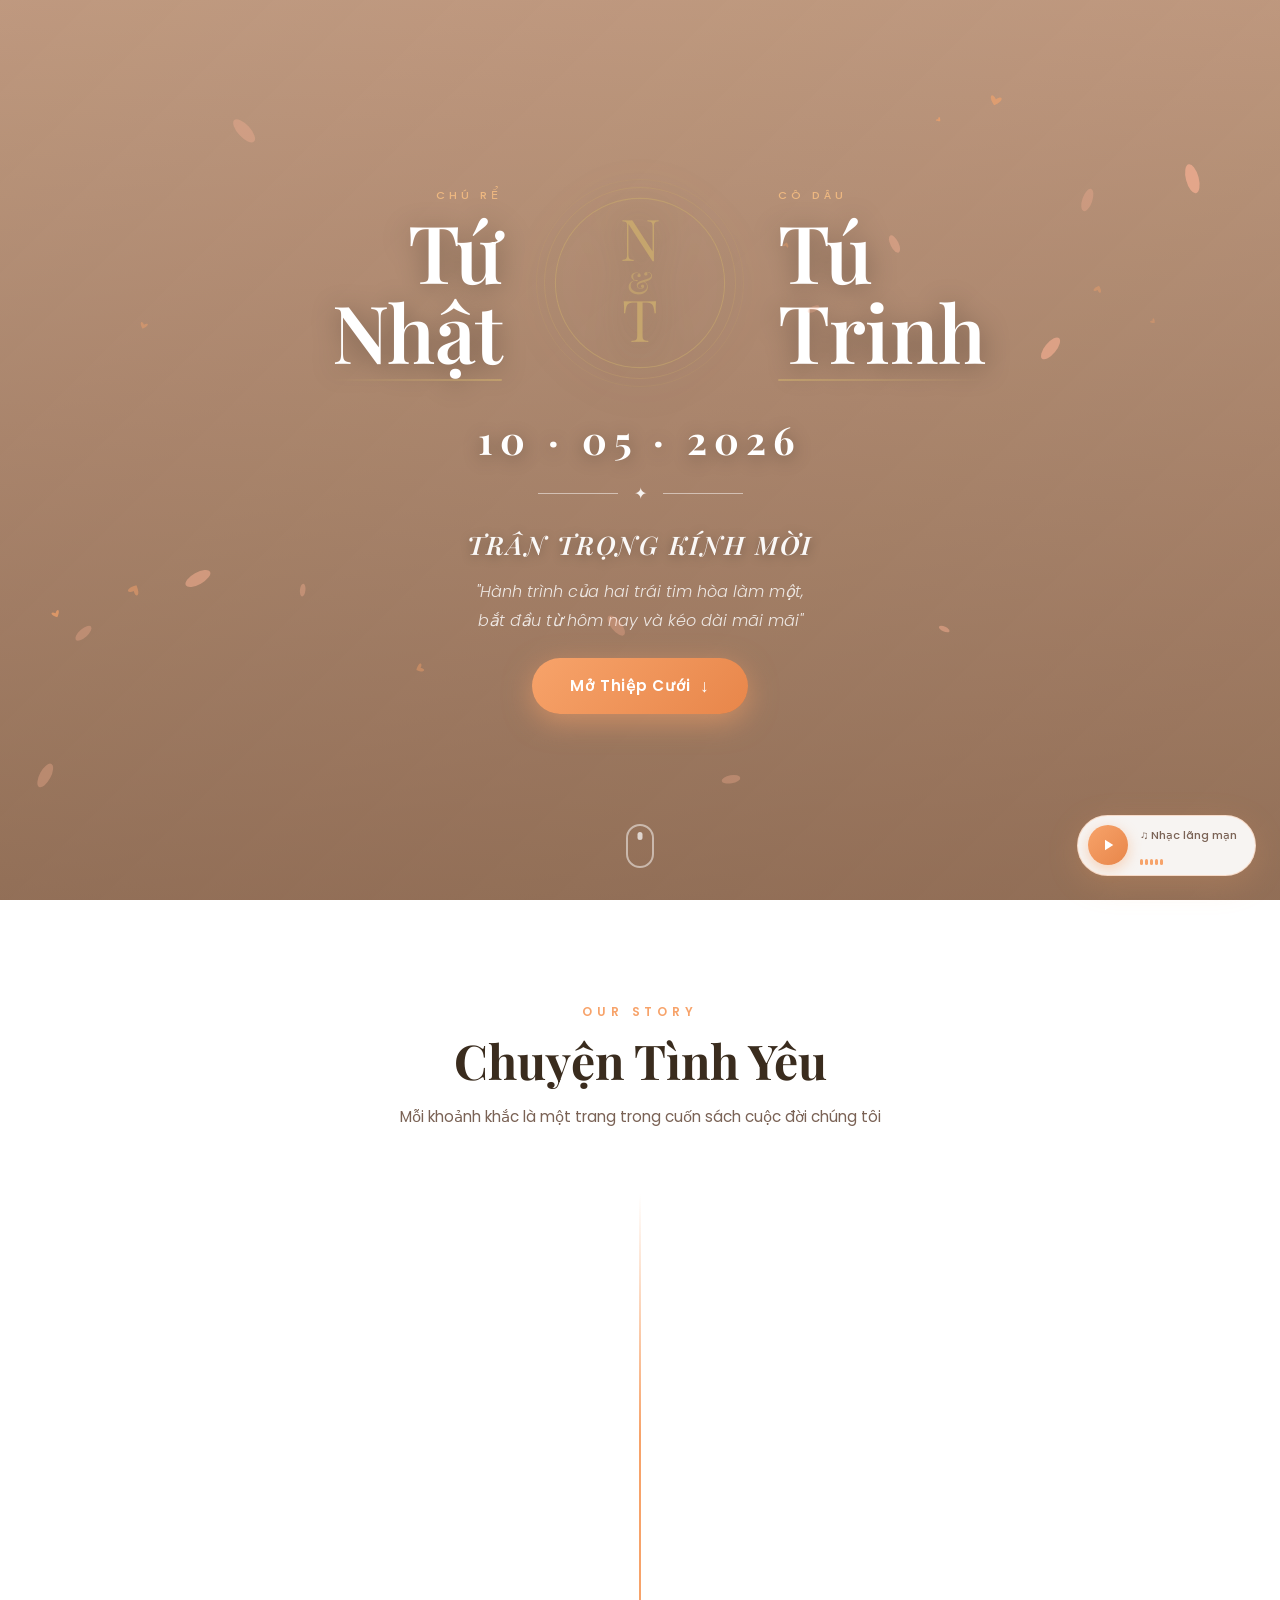
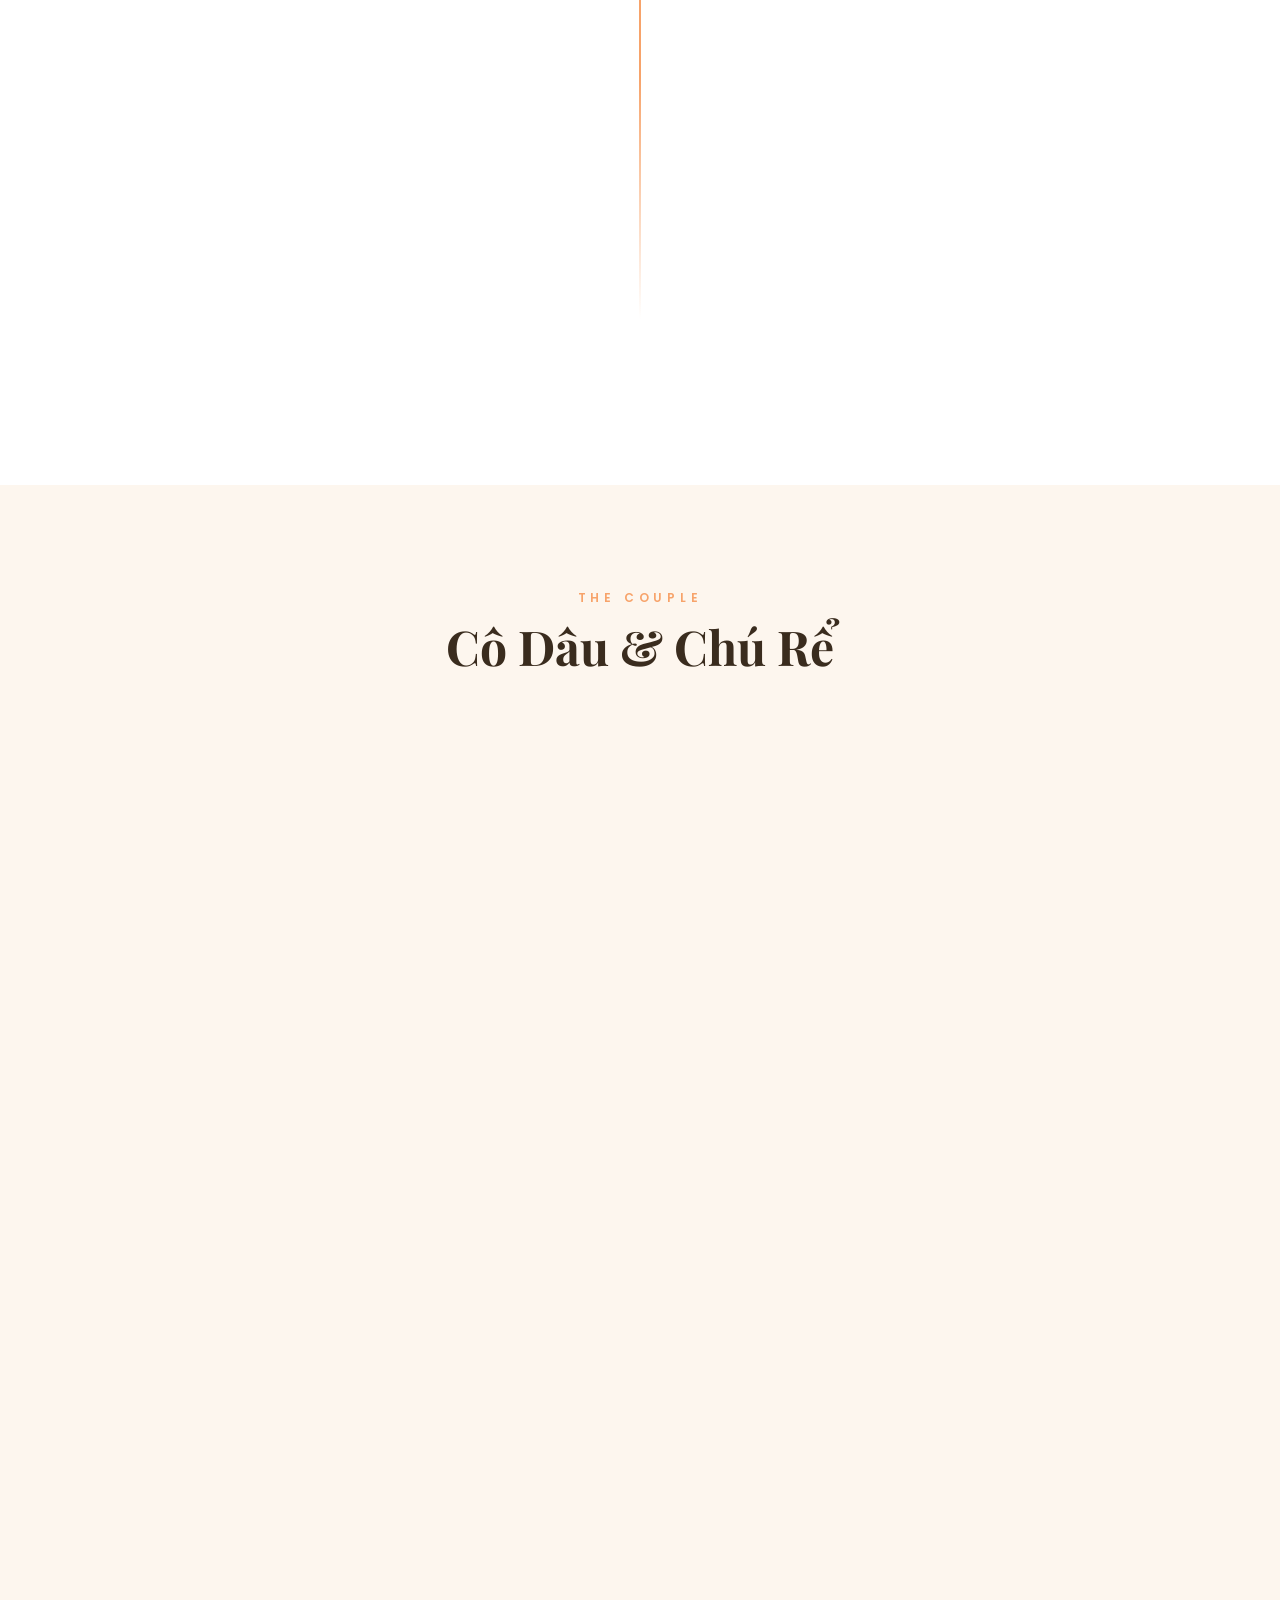
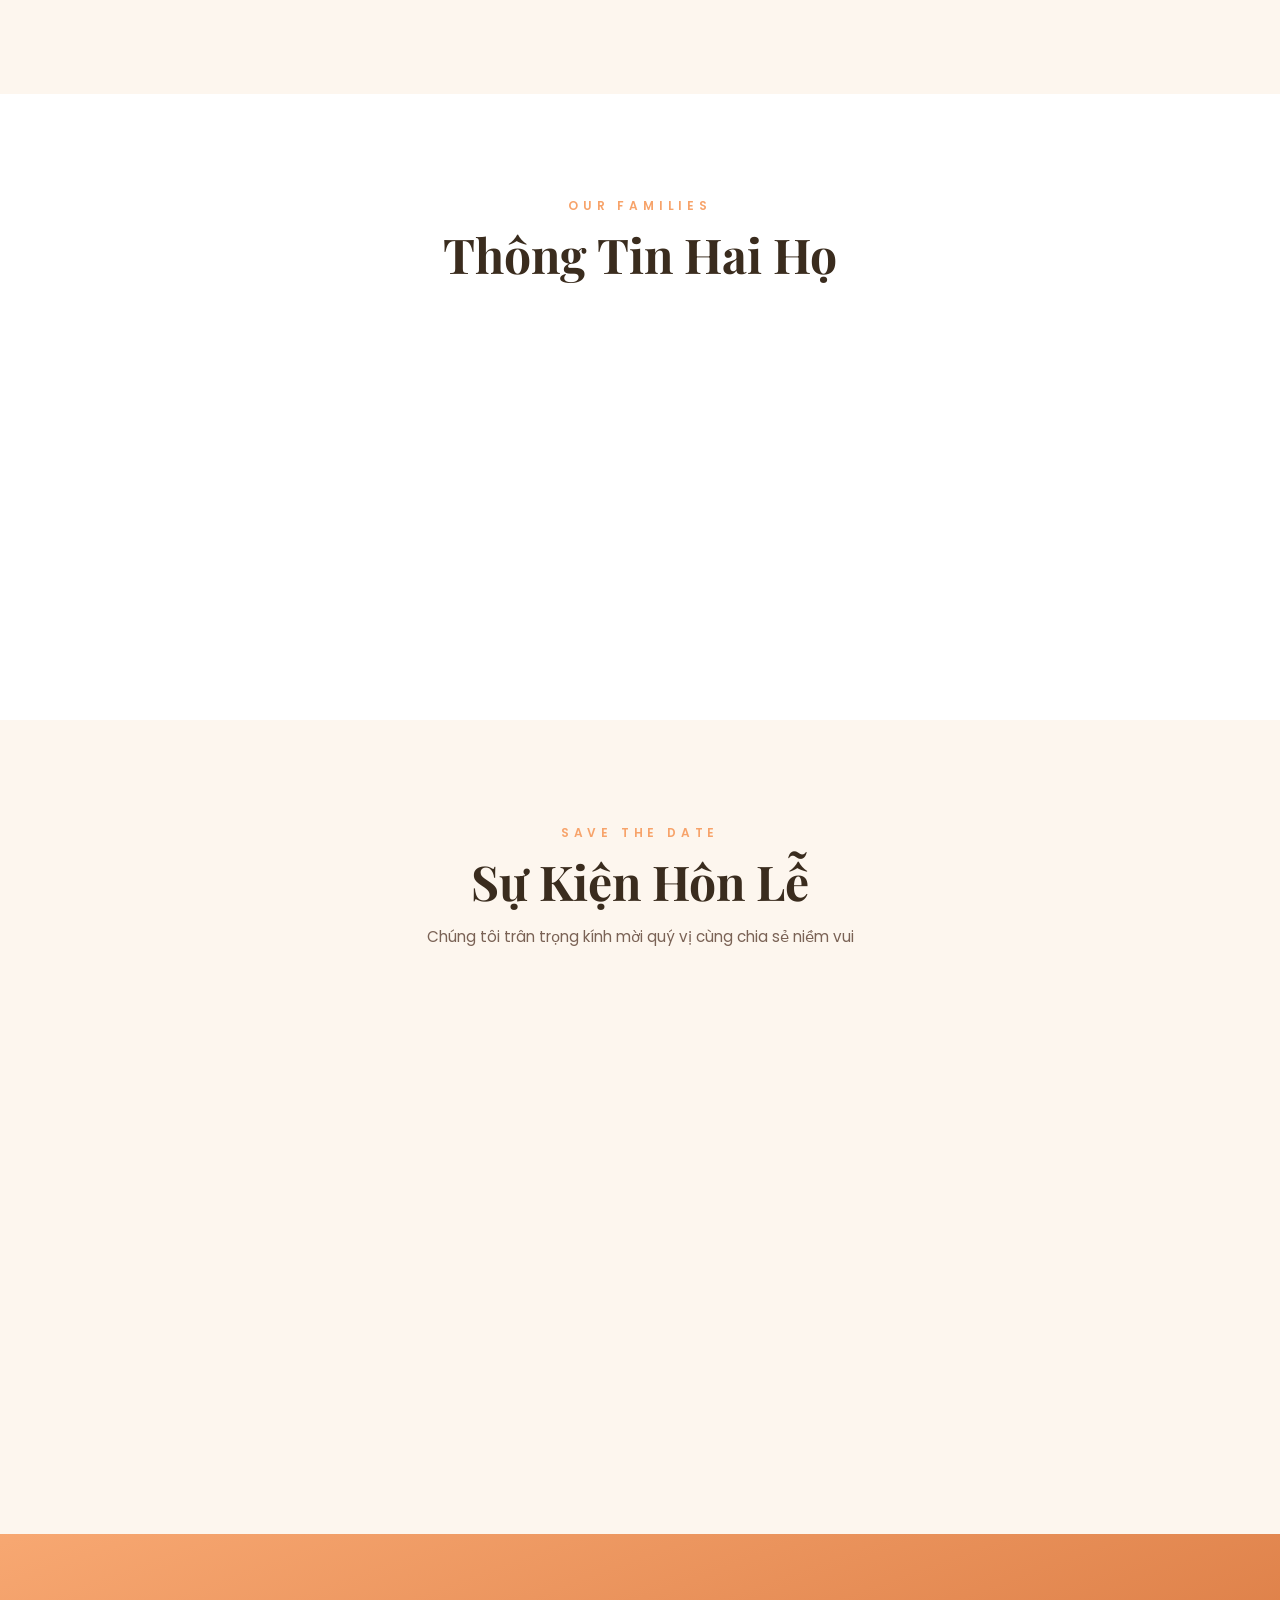
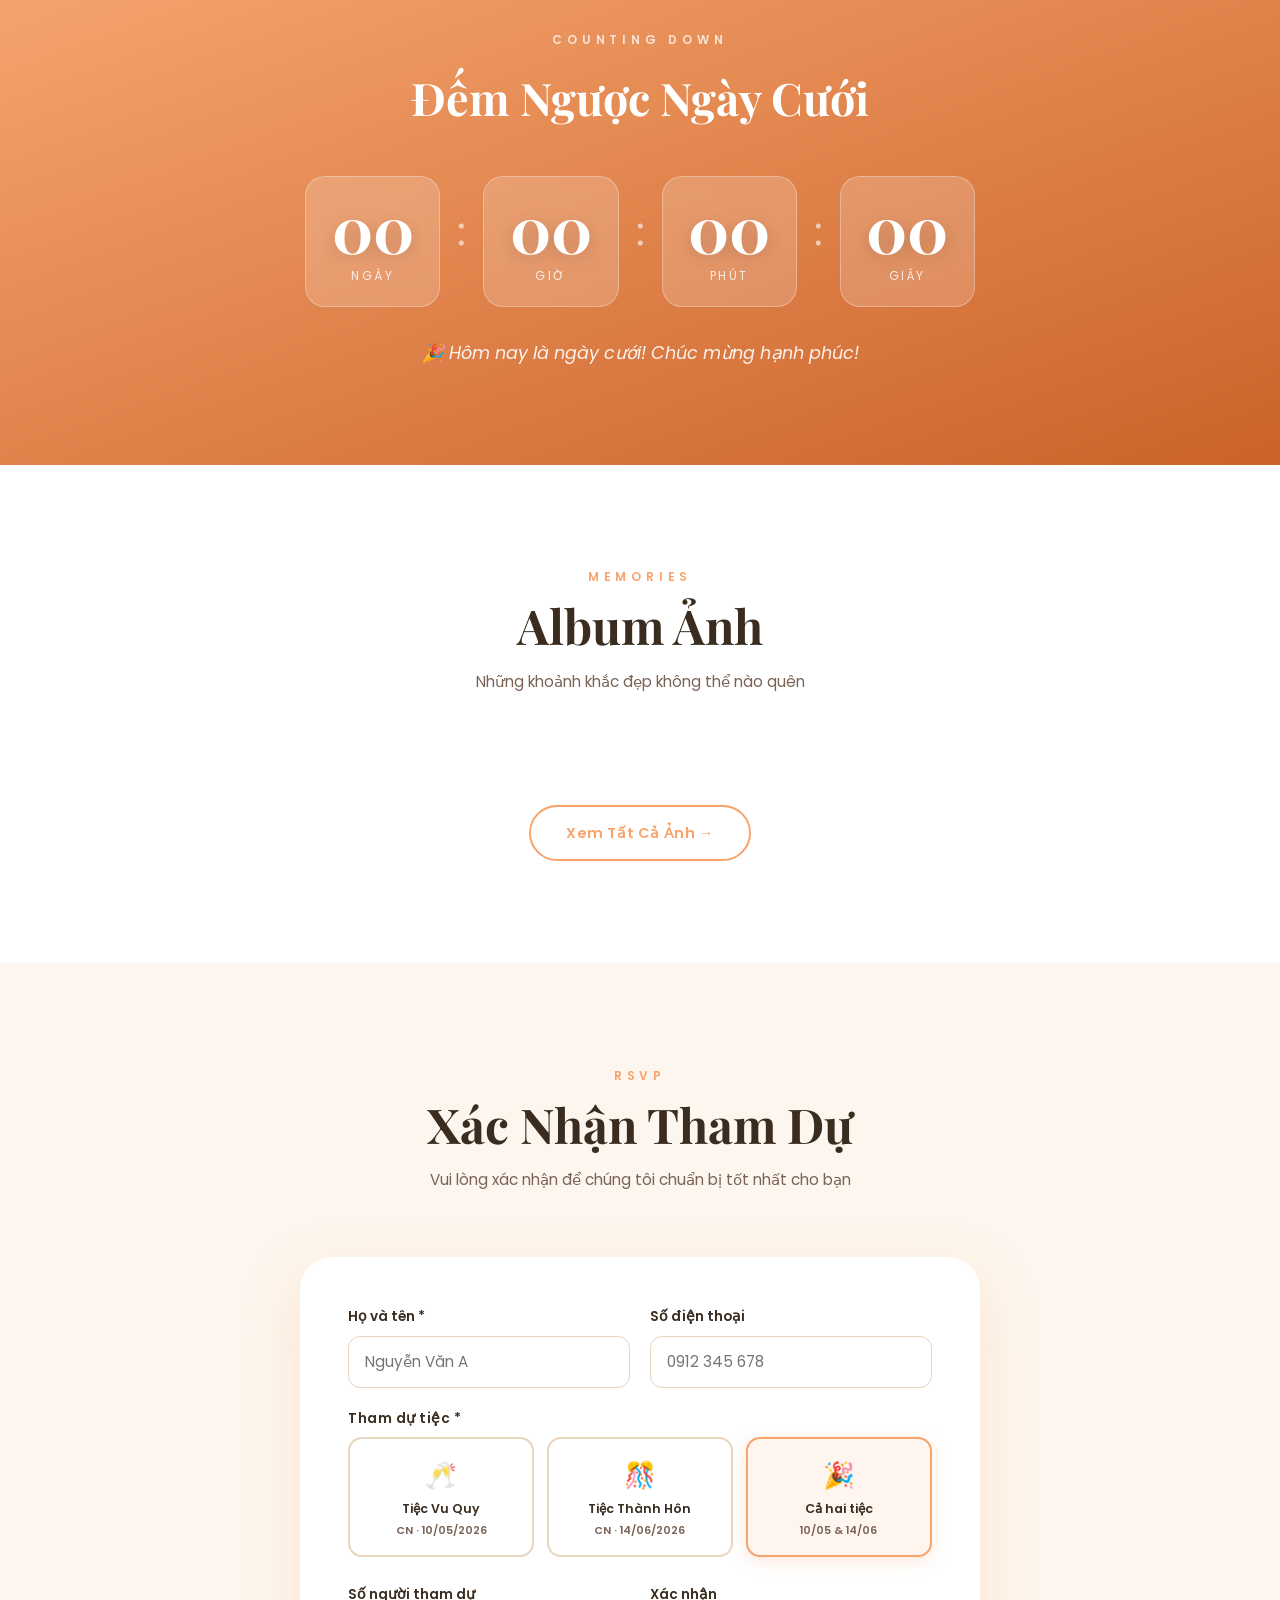
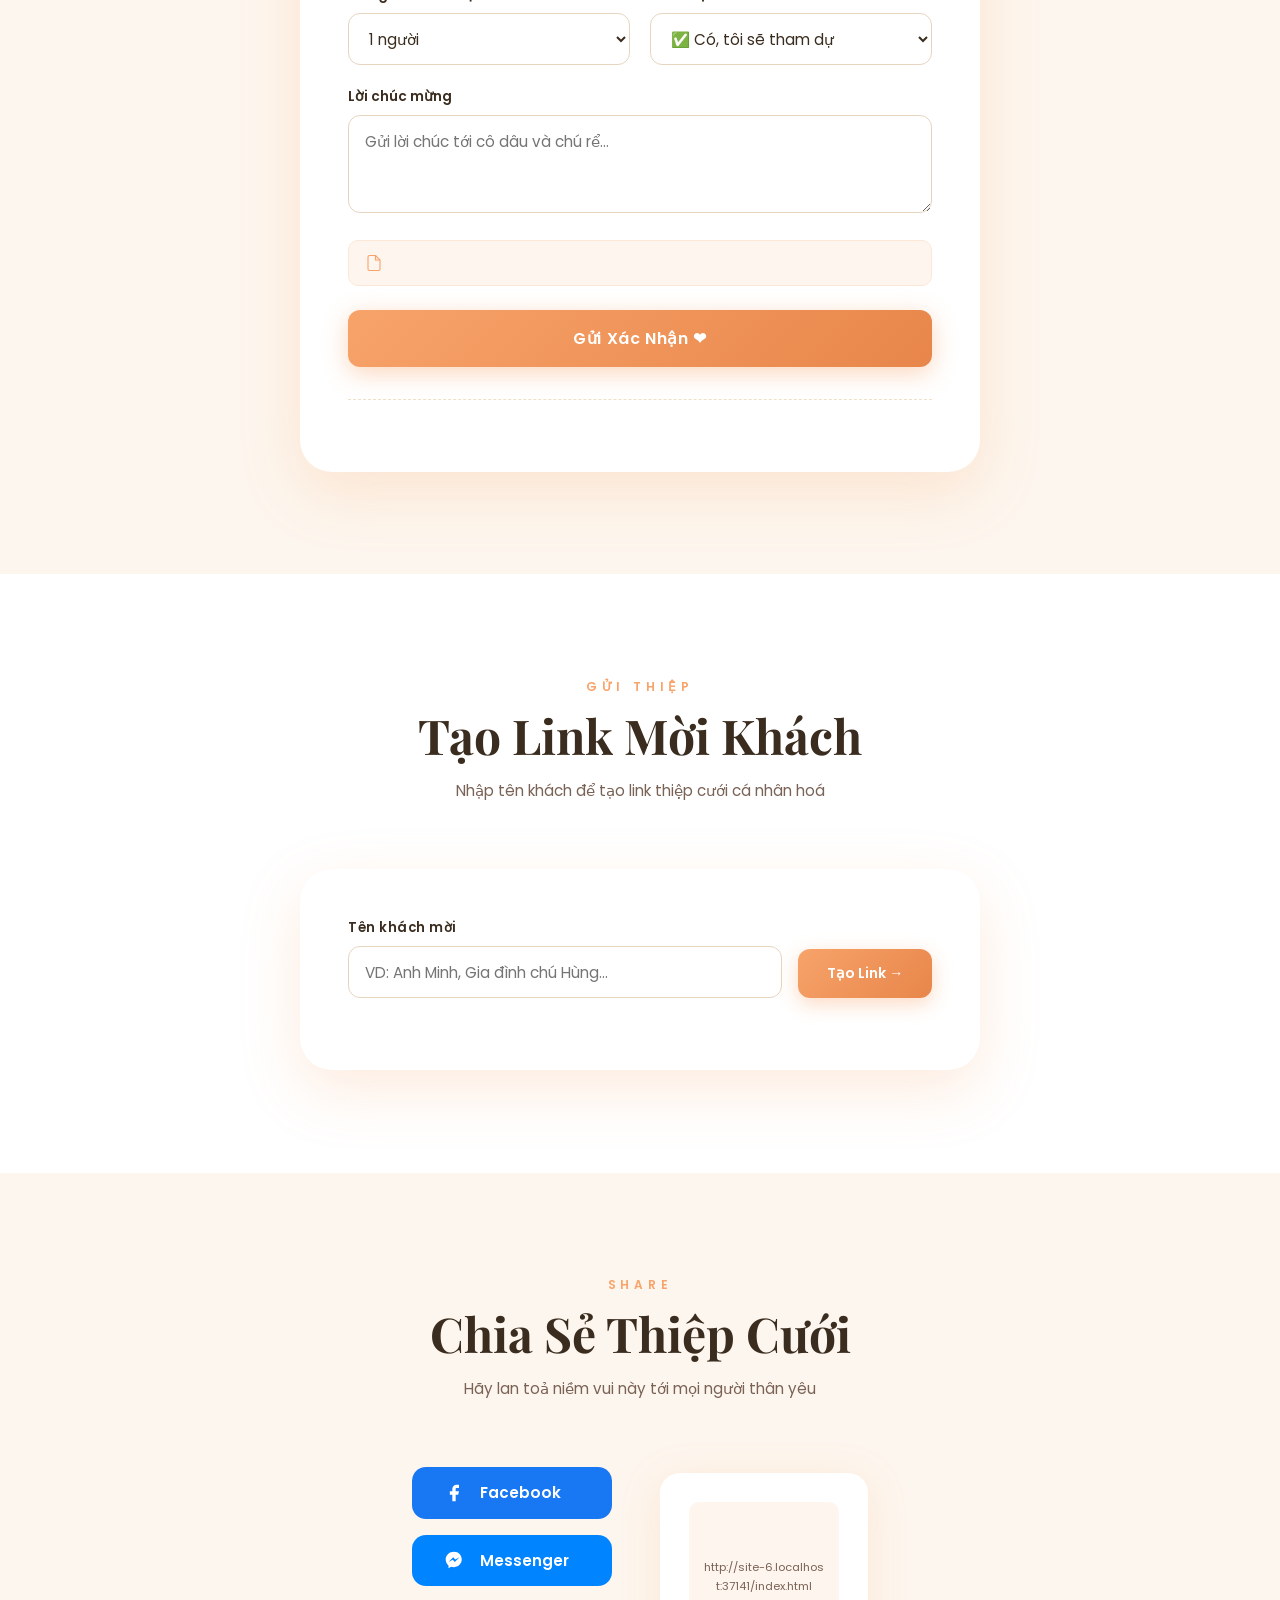
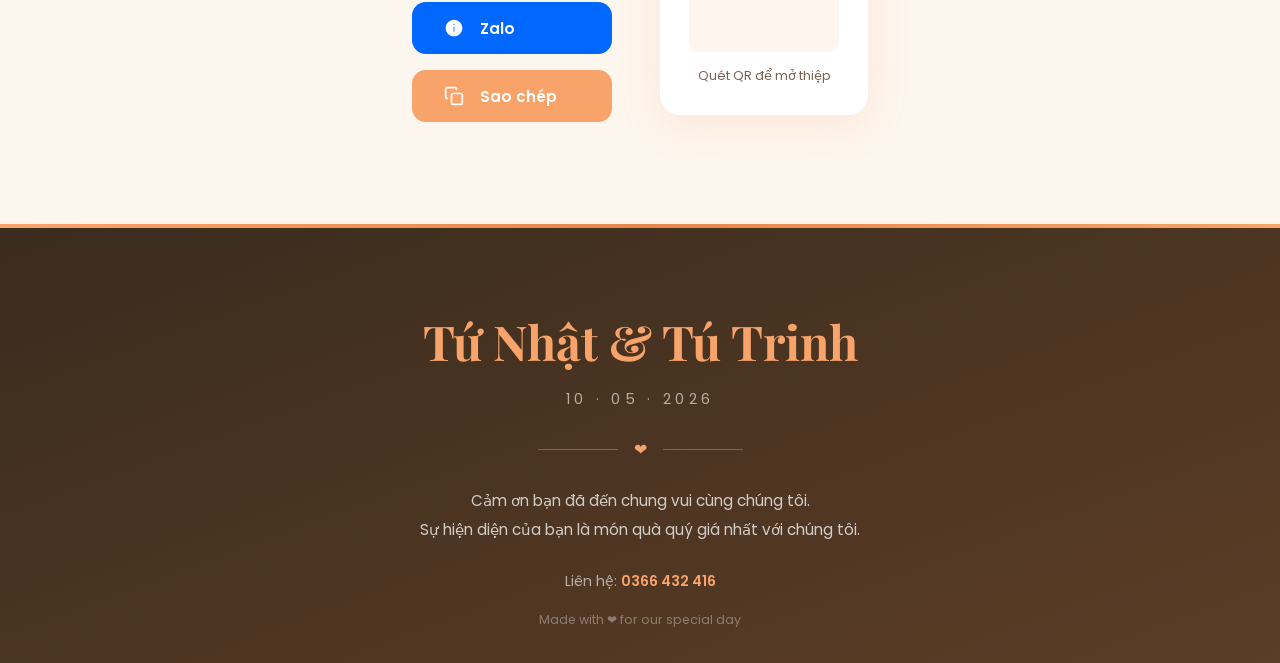
==== commit b223552d: "Update QR link comment in index.html" ====
--- a/index.html
+++ b/index.html
@@ -273,7 +273,7 @@
       <div id="rsvpGuestList" class="rsvp-guests"></div>
     </div>
   </div>
-      <!-- QR link khách – chỉ hiện khi ?guest=, thay thế share/guestLink -->
+      <!-- QR link khách – chỉ hiện khi ?guest= -->
     <div class="hero-guest-qr hidden" id="heroGuestQr">
       <div class="hgq-box">
         <div id="hgqQrBox"></div>
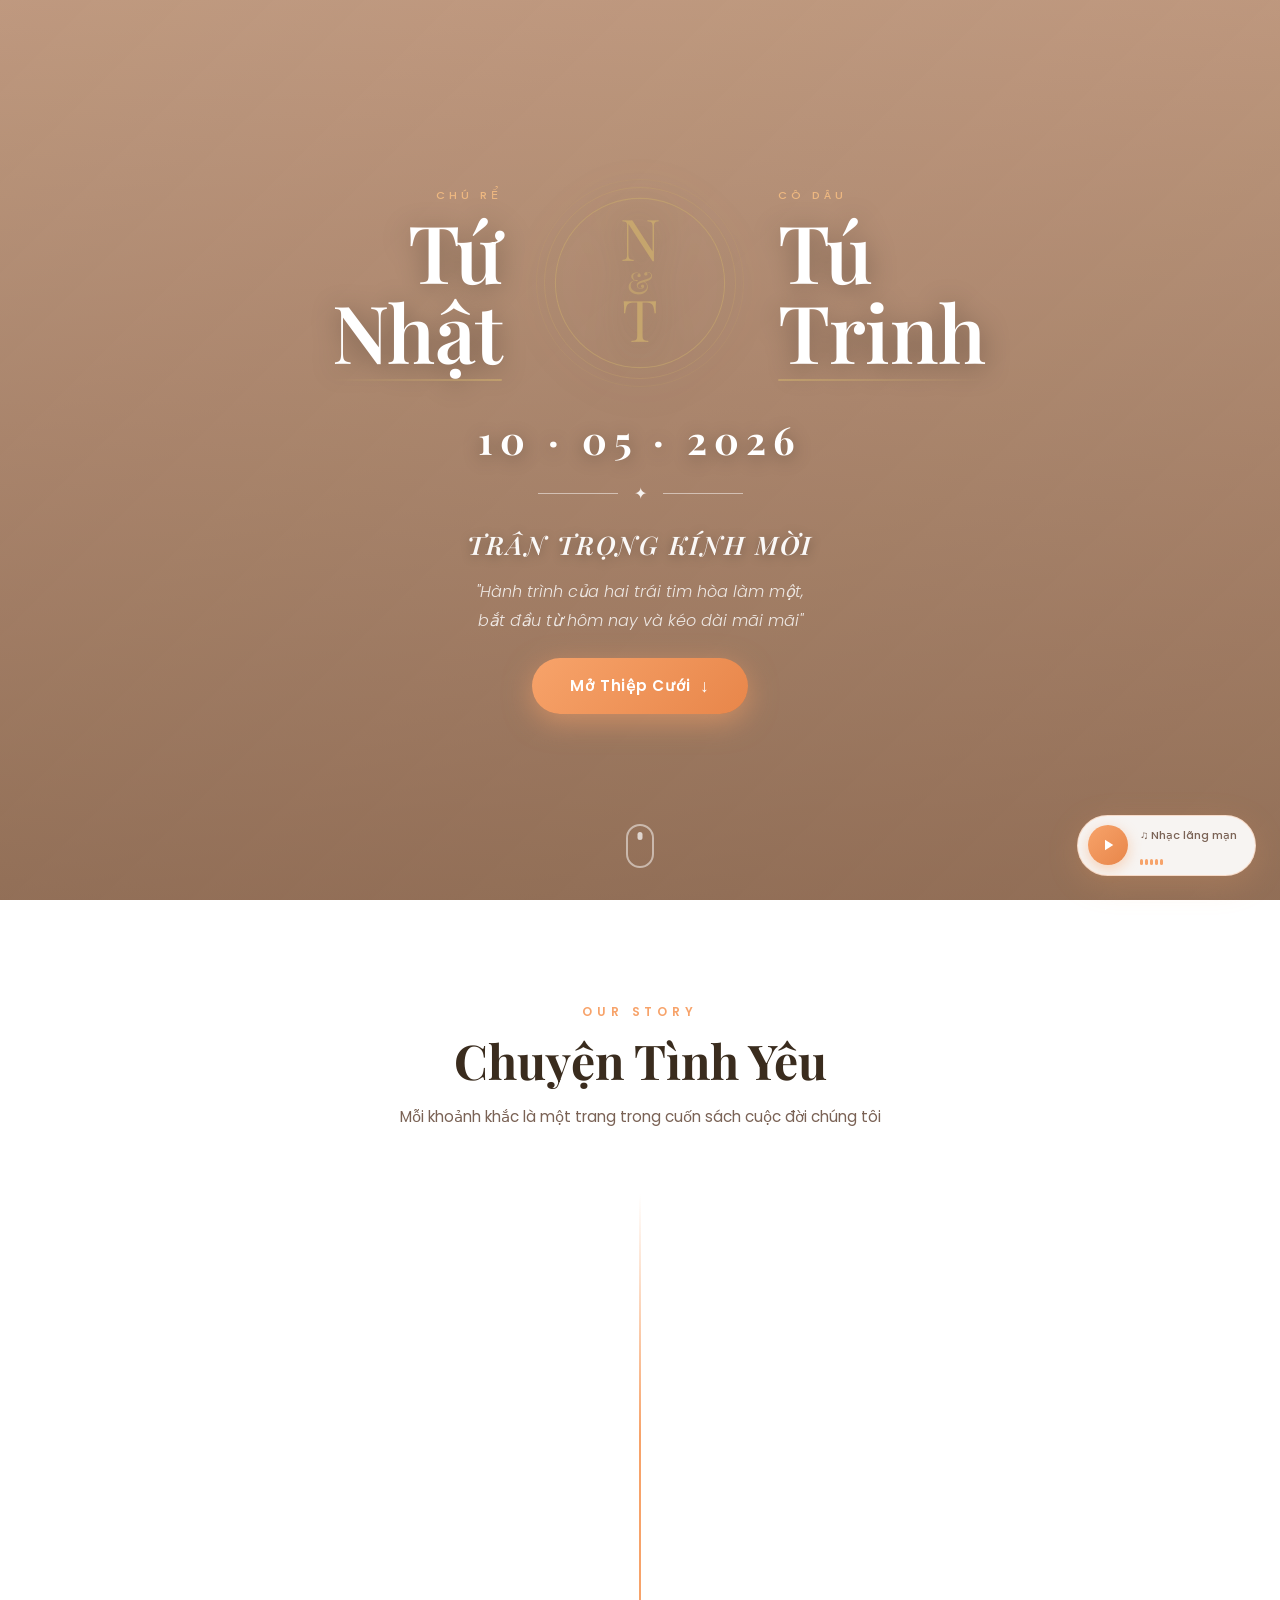
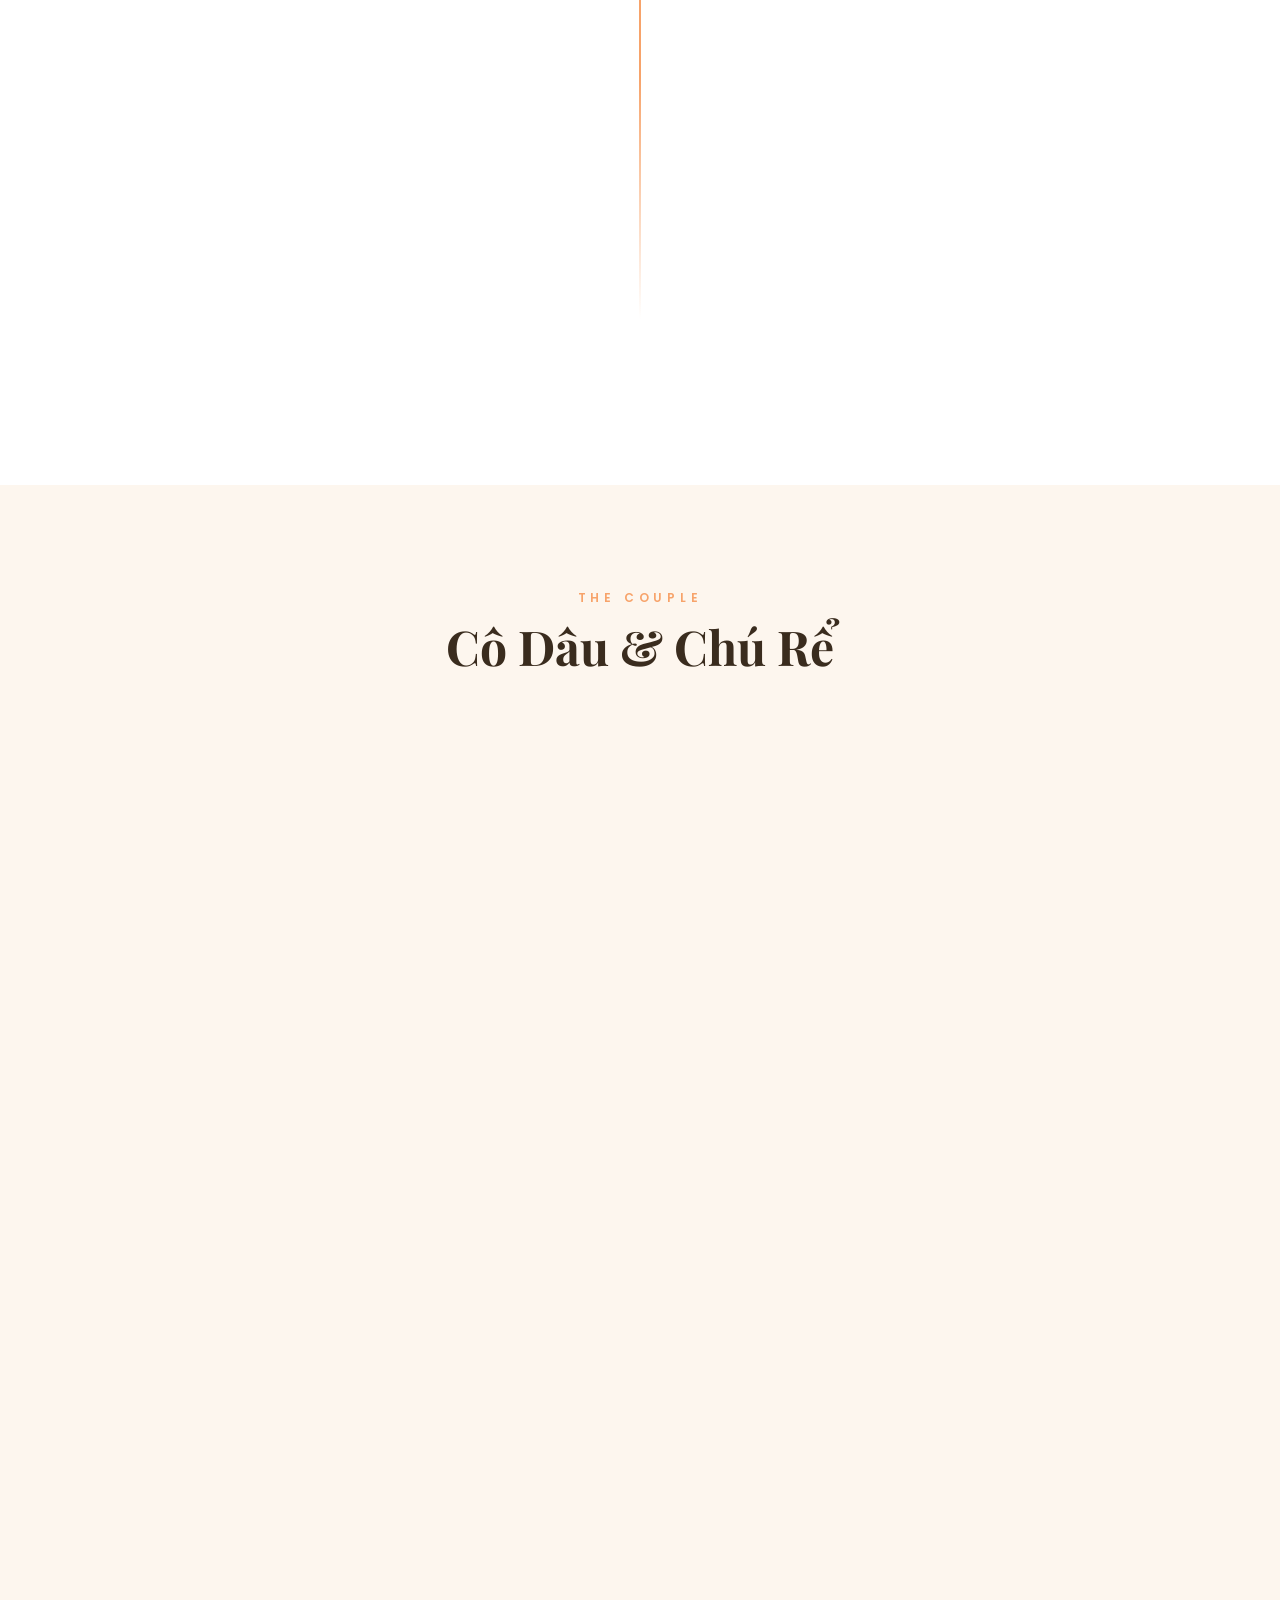
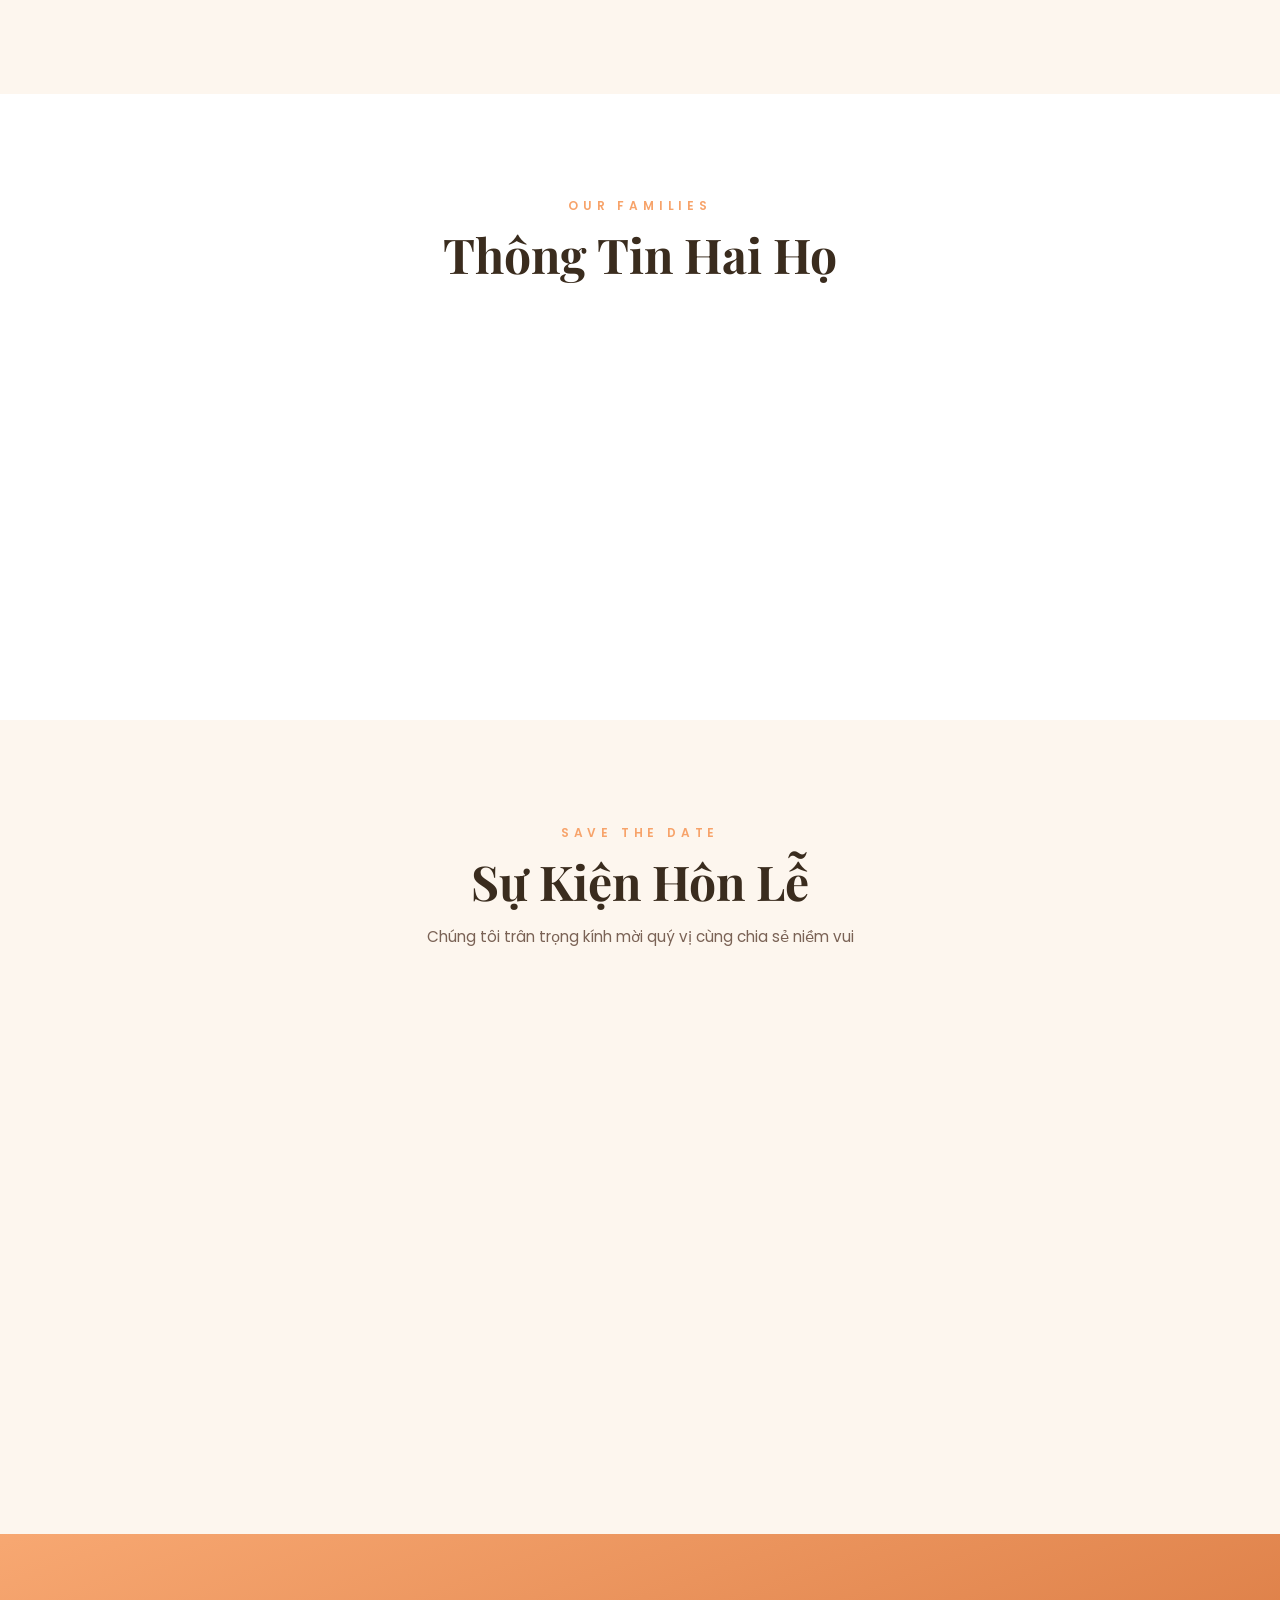
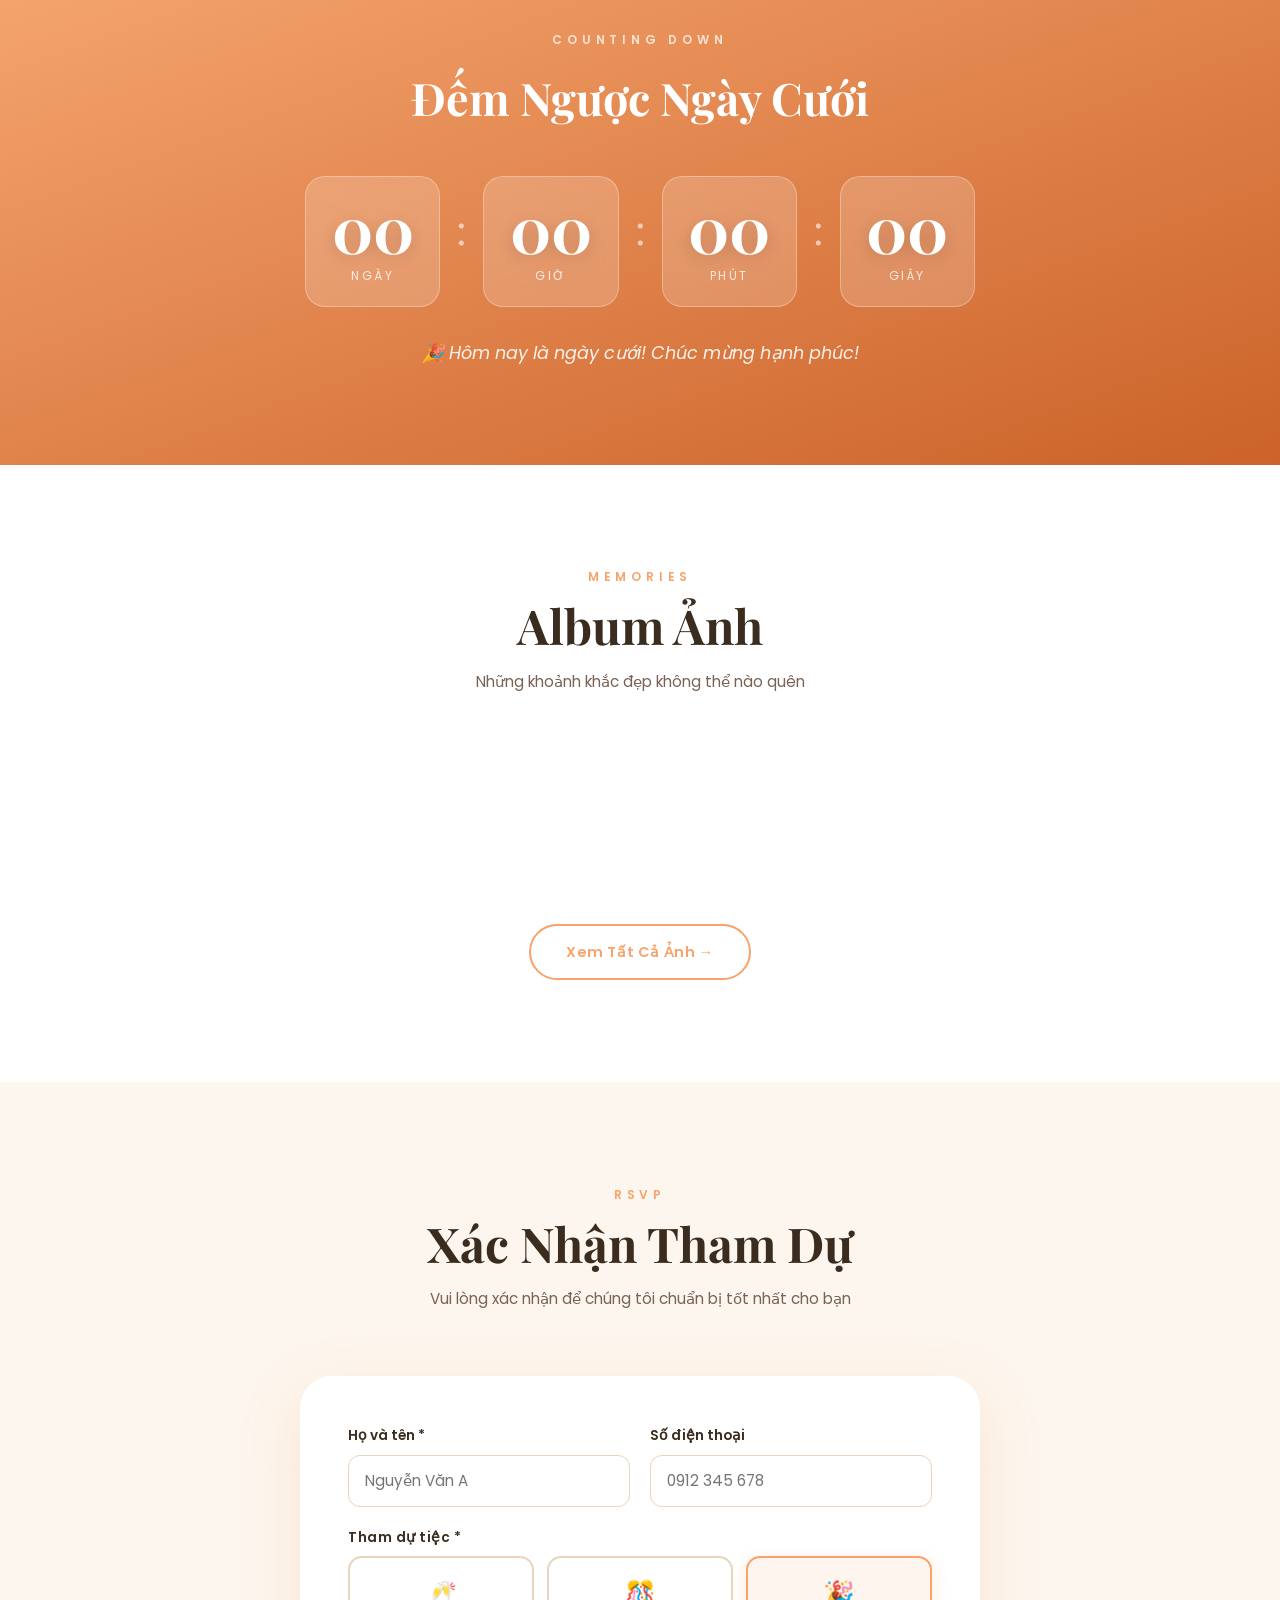
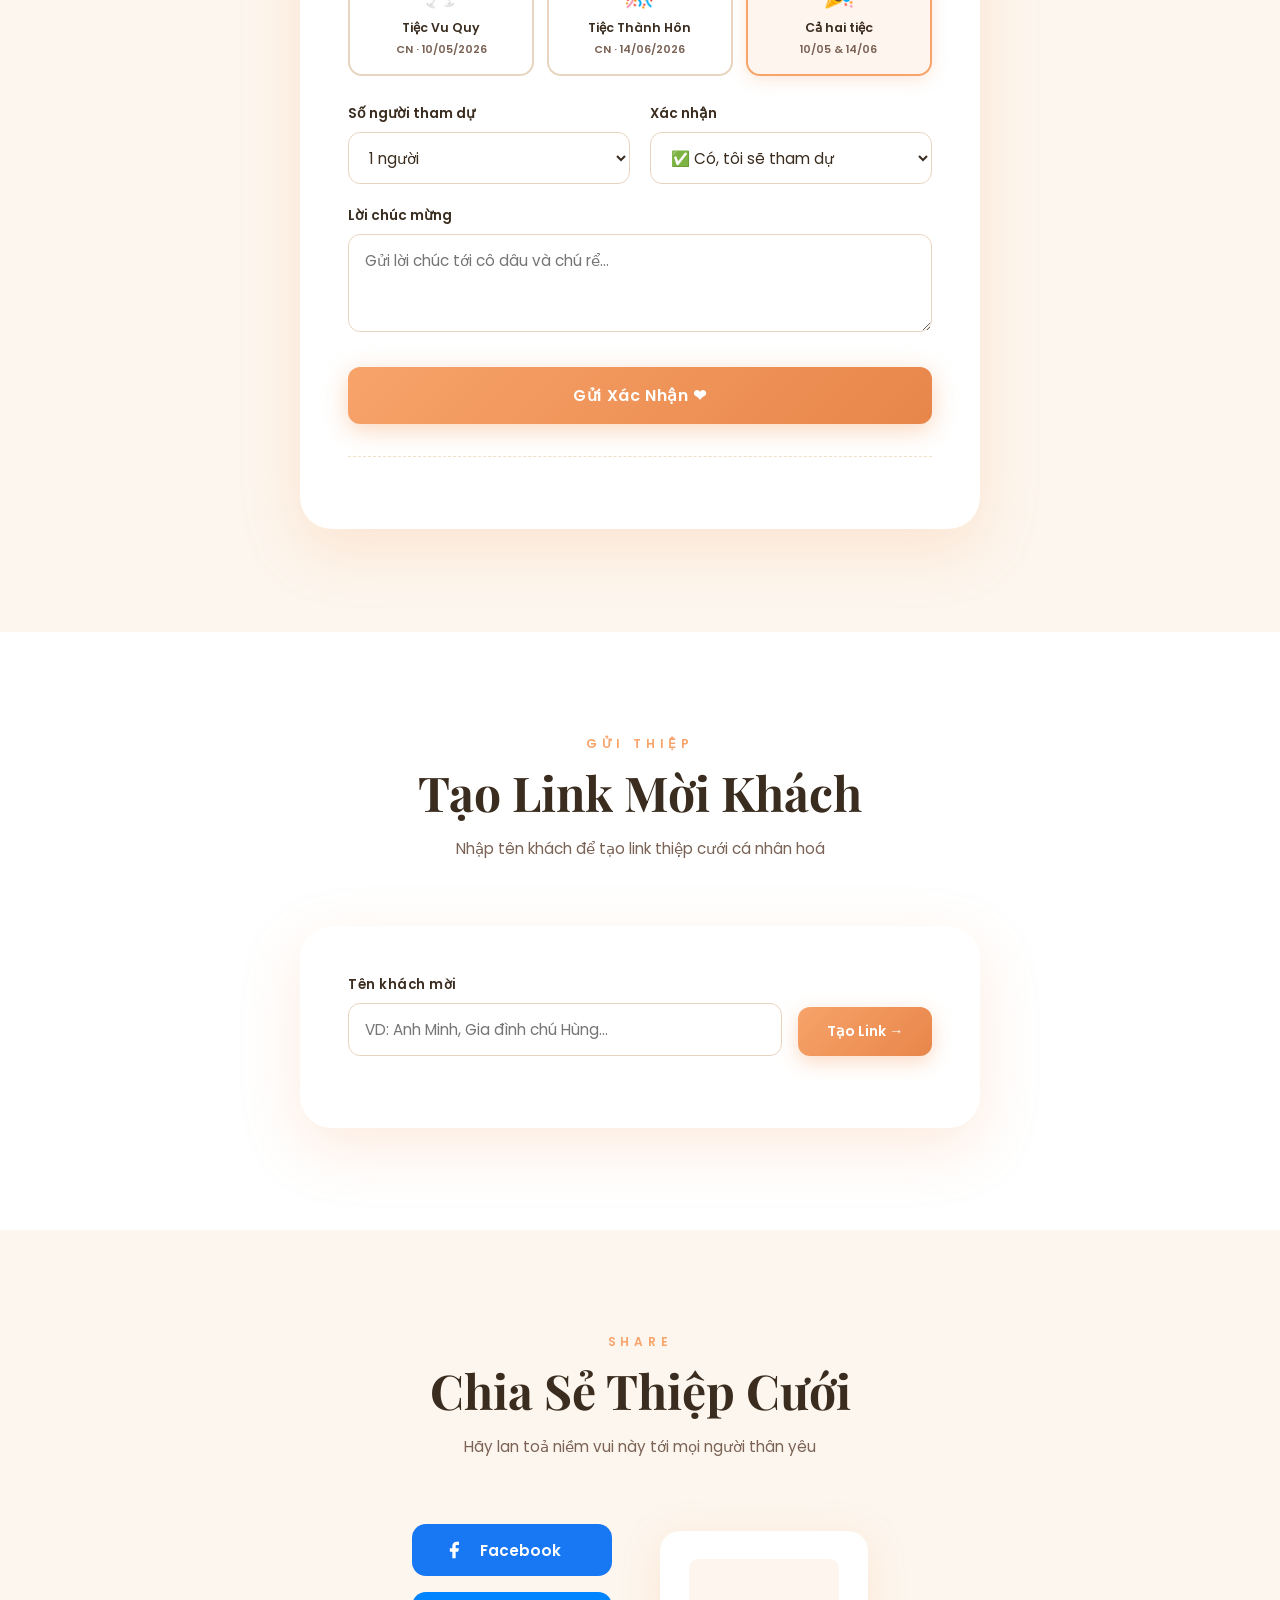
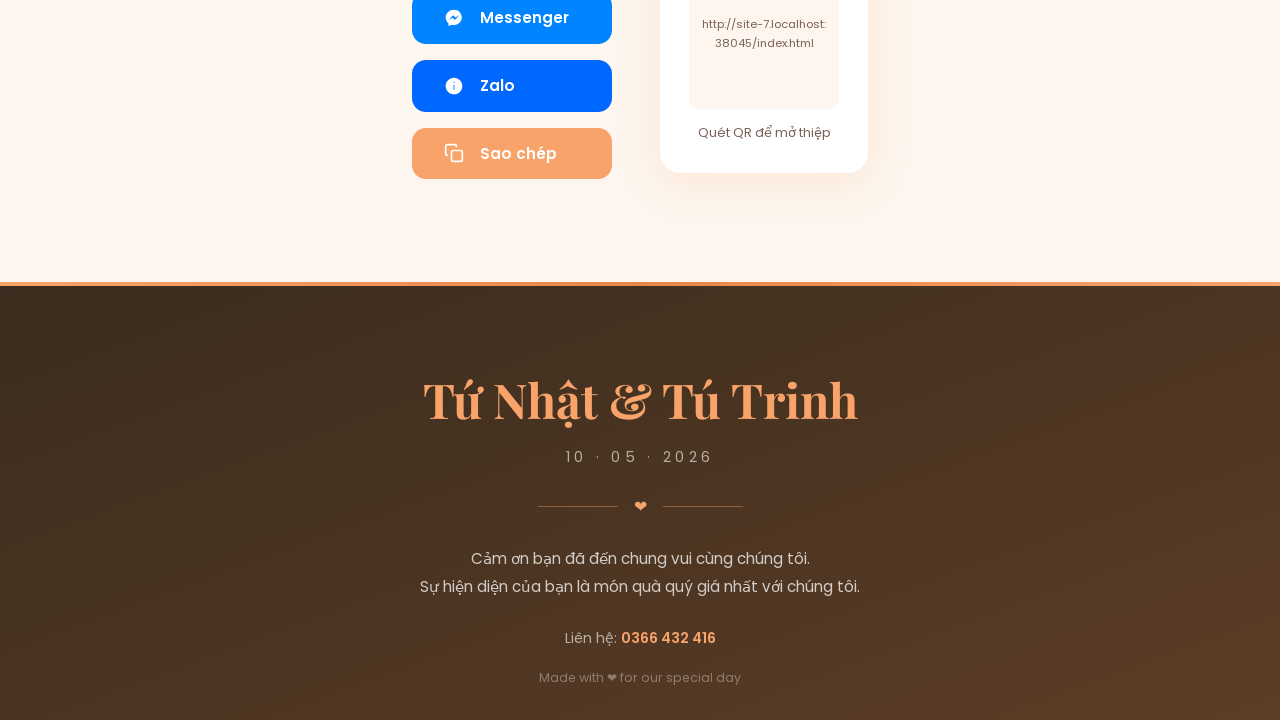
==== commit 82021899: "Update index.html" ====
--- a/index.html
+++ b/index.html
@@ -252,11 +252,6 @@
           <textarea id="rMsg" rows="3" placeholder="Gửi lời chúc tới cô dâu và chú rể..."></textarea>
         </div>
 
-        <!-- Ghi chú Google Sheet -->
-        <div class="rsvp-sheet-note" id="rsvpSheetNote">
-          <svg viewBox="0 0 24 24" fill="none" stroke="currentColor" stroke-width="1.5" style="flex-shrink:0;width:18px;height:18px;color:var(--orange)"><path d="M14 2H6a2 2 0 00-2 2v16a2 2 0 002 2h12a2 2 0 002-2V8z"/><polyline points="14 2 14 8 20 8"/></svg>
-        </div>
-
         <button type="submit" class="btn-submit" id="rsvpSubmitBtn">
           <span id="rsvpBtnTxt">Gửi Xác Nhận ❤</span>
           <span class="rsvp-dots hidden" id="rsvpDots"><span></span><span></span><span></span></span>
